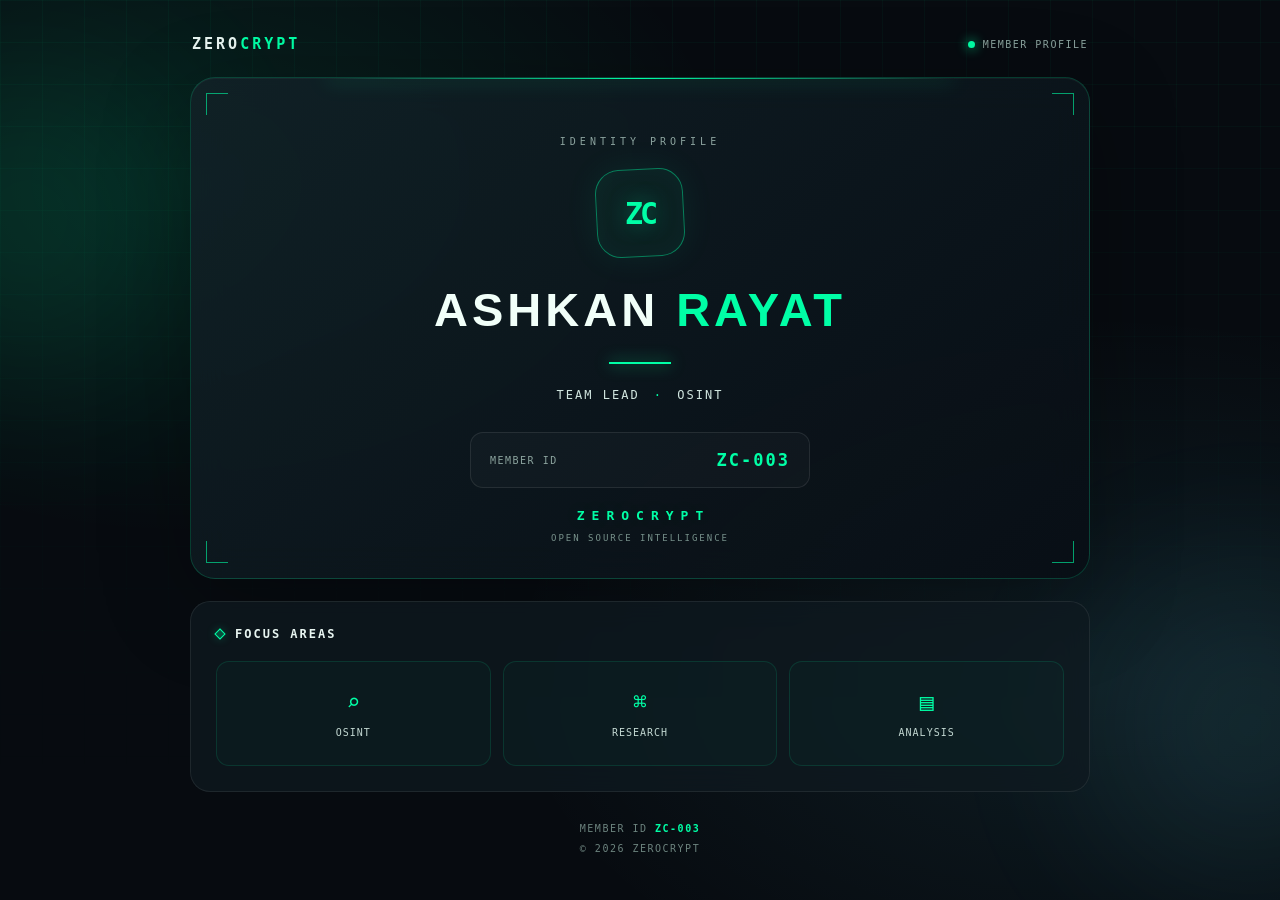
==== index.html @ c4289890 "Add files via upload" ====
<!DOCTYPE html>
<html lang="en">
<head>
  <meta charset="UTF-8">
  <meta name="viewport" content="width=device-width, initial-scale=1.0">
  <meta name="theme-color" content="#070b10">
  <meta name="description" content="Ashkan Rayat | ZEROCRYPT | Team Lead · OSINT">
  <title>Ashkan Rayat | ZEROCRYPT</title>

  <style>
    :root {
      --bg: #070b10;
      --panel: rgba(15, 25, 32, 0.76);
      --green: #00ffa6;
      --cyan: #63e8ff;
      --text: #e8f5f1;
      --muted: #8ba39e;
      --border: rgba(0, 255, 166, 0.19);
    }

    * {
      box-sizing: border-box;
      margin: 0;
      padding: 0;
    }

    html {
      scroll-behavior: smooth;
    }

    body {
      min-height: 100vh;
      overflow-x: hidden;
      background: var(--bg);
      color: var(--text);
      font-family: Inter, "Segoe UI", Arial, sans-serif;
    }

    body::before {
      content: "";
      position: fixed;
      inset: 0;
      z-index: -3;
      background:
        radial-gradient(ellipse at 15% 20%, rgba(0, 255, 166, 0.10), transparent 35%),
        radial-gradient(ellipse at 85% 75%, rgba(99, 232, 255, 0.08), transparent 38%),
        #070b10;
    }

    /* Animated background grid */
    .grid-bg {
      position: fixed;
      inset: 0;
      z-index: -2;
      pointer-events: none;
      background-image:
        linear-gradient(rgba(0, 255, 166, 0.035) 1px, transparent 1px),
        linear-gradient(90deg, rgba(0, 255, 166, 0.035) 1px, transparent 1px);
      background-size: 42px 42px;
      mask-image: linear-gradient(to bottom, black, transparent 90%);
    }

    .glow {
      position: fixed;
      z-index: -1;
      width: 260px;
      height: 260px;
      border-radius: 50%;
      filter: blur(100px);
      opacity: 0.13;
      pointer-events: none;
      animation: drift 12s ease-in-out infinite alternate;
    }

    .glow-one {
      top: 10%;
      left: -100px;
      background: var(--green);
    }

    .glow-two {
      right: -100px;
      bottom: 5%;
      background: var(--cyan);
      animation-delay: -5s;
    }

    @keyframes drift {
      from { transform: translate(0, 0); }
      to { transform: translate(60px, -40px); }
    }

    .page {
      width: min(100% - 36px, 900px);
      margin: 0 auto;
      padding: 25px 0 30px;
    }

    header {
      display: flex;
      justify-content: space-between;
      align-items: center;
      gap: 16px;
      padding: 10px 2px 24px;
      animation: appear 0.8s ease both;
    }

    .brand {
      font: 800 15px monospace;
      letter-spacing: 3px;
    }

    .brand span {
      color: var(--green);
    }

    .top-status {
      display: flex;
      align-items: center;
      gap: 8px;
      color: var(--muted);
      font: 10px monospace;
      letter-spacing: 1.5px;
    }

    .status-dot {
      width: 7px;
      height: 7px;
      flex: 0 0 7px;
      border-radius: 50%;
      background: var(--green);
      box-shadow: 0 0 12px var(--green);
      animation: pulse 2s infinite;
    }

    @keyframes pulse {
      50% { opacity: 0.35; }
    }

    .profile-card {
      position: relative;
      overflow: hidden;
      padding: clamp(28px, 6vw, 58px) 24px 35px;
      text-align: center;
      border: 1px solid var(--border);
      border-radius: 25px;
      background: linear-gradient(
        140deg,
        rgba(18, 33, 39, 0.88),
        rgba(8, 14, 21, 0.88)
      );
      box-shadow:
        0 24px 90px rgba(0, 0, 0, 0.28),
        inset 0 1px 0 rgba(255, 255, 255, 0.04);
      backdrop-filter: blur(18px);
      -webkit-backdrop-filter: blur(18px);
      animation: appear 0.9s ease both;
    }

    .profile-card::before {
      content: "";
      position: absolute;
      top: 0;
      left: 15%;
      width: 70%;
      height: 1px;
      background: linear-gradient(
        90deg,
        transparent,
        var(--green),
        transparent
      );
      box-shadow: 0 0 20px var(--green);
    }

    .corner {
      position: absolute;
      width: 22px;
      height: 22px;
      opacity: 0.6;
    }

    .corner-tl {
      top: 15px;
      left: 15px;
      border-top: 1px solid var(--green);
      border-left: 1px solid var(--green);
    }

    .corner-tr {
      top: 15px;
      right: 15px;
      border-top: 1px solid var(--green);
      border-right: 1px solid var(--green);
    }

    .corner-bl {
      bottom: 15px;
      left: 15px;
      border-bottom: 1px solid var(--green);
      border-left: 1px solid var(--green);
    }

    .corner-br {
      bottom: 15px;
      right: 15px;
      border-bottom: 1px solid var(--green);
      border-right: 1px solid var(--green);
    }

    .identity-label {
      color: var(--muted);
      font: 10px monospace;
      letter-spacing: 4px;
      margin-bottom: 22px;
    }

    .emblem {
      display: grid;
      place-items: center;
      width: 88px;
      height: 88px;
      margin: 0 auto 25px;
      border: 1px solid rgba(0, 255, 166, 0.42);
      border-radius: 24px;
      background: rgba(0, 255, 166, 0.045);
      box-shadow:
        0 0 35px rgba(0, 255, 166, 0.07),
        inset 0 0 25px rgba(0, 255, 166, 0.035);
      transform: rotate(-3deg);
      animation: emblem-float 5s ease-in-out infinite;
    }

    .emblem span {
      color: var(--green);
      font: 800 30px monospace;
      letter-spacing: -3px;
      transform: rotate(3deg);
      text-shadow: 0 0 22px rgba(0, 255, 166, 0.35);
    }

    @keyframes emblem-float {
      0%, 100% { transform: translateY(0) rotate(-3deg); }
      50% { transform: translateY(-7px) rotate(2deg); }
    }

    h1 {
      max-width: 100%;
      color: #f1fff9;
      font-size: clamp(27px, 6vw, 47px);
      font-weight: 800;
      letter-spacing: clamp(1px, 0.7vw, 4px);
      line-height: 1.2;
      overflow-wrap: anywhere;
    }

    .name-accent {
      color: var(--green);
    }

    .divider {
      width: 62px;
      height: 2px;
      margin: 24px auto;
      background: var(--green);
      box-shadow: 0 0 15px rgba(0, 255, 166, 0.75);
    }

    .role {
      color: #d1e6e0;
      font: 12px monospace;
      letter-spacing: 2px;
    }

    .role span {
      color: var(--green);
      padding: 0 5px;
    }

    .member-box {
      display: flex;
      justify-content: space-between;
      align-items: center;
      gap: 12px;
      width: min(100%, 340px);
      margin: 30px auto 20px;
      padding: 17px 19px;
      border: 1px solid rgba(255, 255, 255, 0.09);
      border-radius: 13px;
      background: rgba(255, 255, 255, 0.025);
    }

    .member-label {
      color: var(--muted);
      font: 10px monospace;
      letter-spacing: 1.5px;
    }

    .member-id {
      color: var(--green);
      font: 700 17px monospace;
      letter-spacing: 2px;
    }

    .team {
      color: var(--green);
      font: 800 13px monospace;
      letter-spacing: 7px;
      padding-left: 7px;
      text-shadow: 0 0 20px rgba(0, 255, 166, 0.15);
    }

    .team-caption {
      margin-top: 10px;
      color: #78928c;
      font: 9px monospace;
      letter-spacing: 2px;
    }

    .section {
      margin-top: 22px;
      padding: 25px;
      border: 1px solid rgba(255, 255, 255, 0.075);
      border-radius: 20px;
      background: var(--panel);
      backdrop-filter: blur(14px);
      -webkit-backdrop-filter: blur(14px);
      animation: appear 1s ease both;
    }

    .section-heading {
      display: flex;
      align-items: center;
      gap: 11px;
      margin-bottom: 20px;
      font: 700 12px monospace;
      letter-spacing: 2px;
    }

    .heading-mark {
      width: 8px;
      height: 8px;
      border: 1px solid var(--green);
      background: rgba(0, 255, 166, 0.25);
      transform: rotate(45deg);
      box-shadow: 0 0 10px rgba(0, 255, 166, 0.25);
    }

    .specialties {
      display: grid;
      grid-template-columns: repeat(3, minmax(0, 1fr));
      gap: 12px;
    }

    .specialty {
      min-height: 105px;
      display: flex;
      flex-direction: column;
      justify-content: center;
      align-items: center;
      gap: 12px;
      padding: 16px 8px;
      border: 1px solid rgba(0, 255, 166, 0.12);
      border-radius: 13px;
      background: rgba(0, 255, 166, 0.025);
      text-align: center;
      transition: border-color 0.25s, background 0.25s,
                  transform 0.25s;
    }

    .specialty:hover {
      transform: translateY(-4px);
      border-color: rgba(0, 255, 166, 0.42);
      background: rgba(0, 255, 166, 0.06);
    }

    .specialty-symbol {
      color: var(--green);
      font: 23px monospace;
    }

    .specialty-name {
      color: #c3d8d2;
      font: 10px monospace;
      letter-spacing: 1px;
    }

    .footer {
      padding: 27px 0 5px;
      text-align: center;
      color: #6c837e;
      font: 10px monospace;
      letter-spacing: 1.5px;
      line-height: 2;
    }

    .footer strong {
      color: var(--green);
      font-weight: 600;
    }

    @keyframes appear {
      from {
        opacity: 0;
        transform: translateY(14px);
      }
      to {
        opacity: 1;
        transform: translateY(0);
      }
    }

    @media (max-width: 480px) {
      .page {
        width: min(100% - 22px, 900px);
        padding-top: 15px;
      }

      header {
        padding-bottom: 18px;
      }

      .brand {
        font-size: 12px;
        letter-spacing: 2px;
      }

      .top-status {
        font-size: 8px;
        letter-spacing: 1px;
      }

      .profile-card {
        padding-left: 17px;
        padding-right: 17px;
        border-radius: 20px;
      }

      .section {
        padding: 20px 15px;
      }

      .specialties {
        gap: 7px;
      }

      .specialty {
        min-height: 95px;
        padding: 12px 4px;
      }

      .specialty-name {
        font-size: 9px;
        letter-spacing: 0;
      }

      .team {
        letter-spacing: 5px;
      }
    }

    @media (prefers-reduced-motion: reduce) {
      *, *::before, *::after {
        animation-duration: 0.01ms !important;
        animation-iteration-count: 1 !important;
        scroll-behavior: auto !important;
        transition-duration: 0.01ms !important;
      }
    }
  </style>
</head>

<body>
  <div class="grid-bg" aria-hidden="true"></div>
  <div class="glow glow-one" aria-hidden="true"></div>
  <div class="glow glow-two" aria-hidden="true"></div>

  <main class="page">
    <header>
      <div class="brand">ZERO<span>CRYPT</span></div>

      <div class="top-status">
        <span class="status-dot"></span>
        MEMBER PROFILE
      </div>
    </header>

    <section class="profile-card" aria-label="Member identity">
      <span class="corner corner-tl" aria-hidden="true"></span>
      <span class="corner corner-tr" aria-hidden="true"></span>
      <span class="corner corner-bl" aria-hidden="true"></span>
      <span class="corner corner-br" aria-hidden="true"></span>

      <p class="identity-label">IDENTITY PROFILE</p>

      <div class="emblem" aria-hidden="true">
        <span>ZC</span>
      </div>

      <h1>ASHKAN <span class="name-accent">RAYAT</span></h1>

      <div class="divider"></div>

      <p class="role">TEAM LEAD <span>·</span> OSINT</p>

      <div class="member-box">
        <span class="member-label">MEMBER ID</span>
        <strong class="member-id">ZC-003</strong>
      </div>

      <div class="team">ZEROCRYPT</div>
      <p class="team-caption">OPEN SOURCE INTELLIGENCE</p>
    </section>

    <section class="section">
      <h2 class="section-heading">
        <span class="heading-mark" aria-hidden="true"></span>
        FOCUS AREAS
      </h2>

      <div class="specialties">
        <div class="specialty">
          <span class="specialty-symbol" aria-hidden="true">⌕</span>
          <span class="specialty-name">OSINT</span>
        </div>

        <div class="specialty">
          <span class="specialty-symbol" aria-hidden="true">⌘</span>
          <span class="specialty-name">RESEARCH</span>
        </div>

        <div class="specialty">
          <span class="specialty-symbol" aria-hidden="true">▤</span>
          <span class="specialty-name">ANALYSIS</span>
        </div>
      </div>
    </section>

    <footer class="footer">
      <p>MEMBER ID <strong>ZC-003</strong></p>
      <p>© <span id="year">2026</span> ZEROCRYPT</p>
    </footer>
  </main>

  <script>
    document.getElementById("year").textContent =
      new Date().getFullYear();
  </script>
</body>
</html>
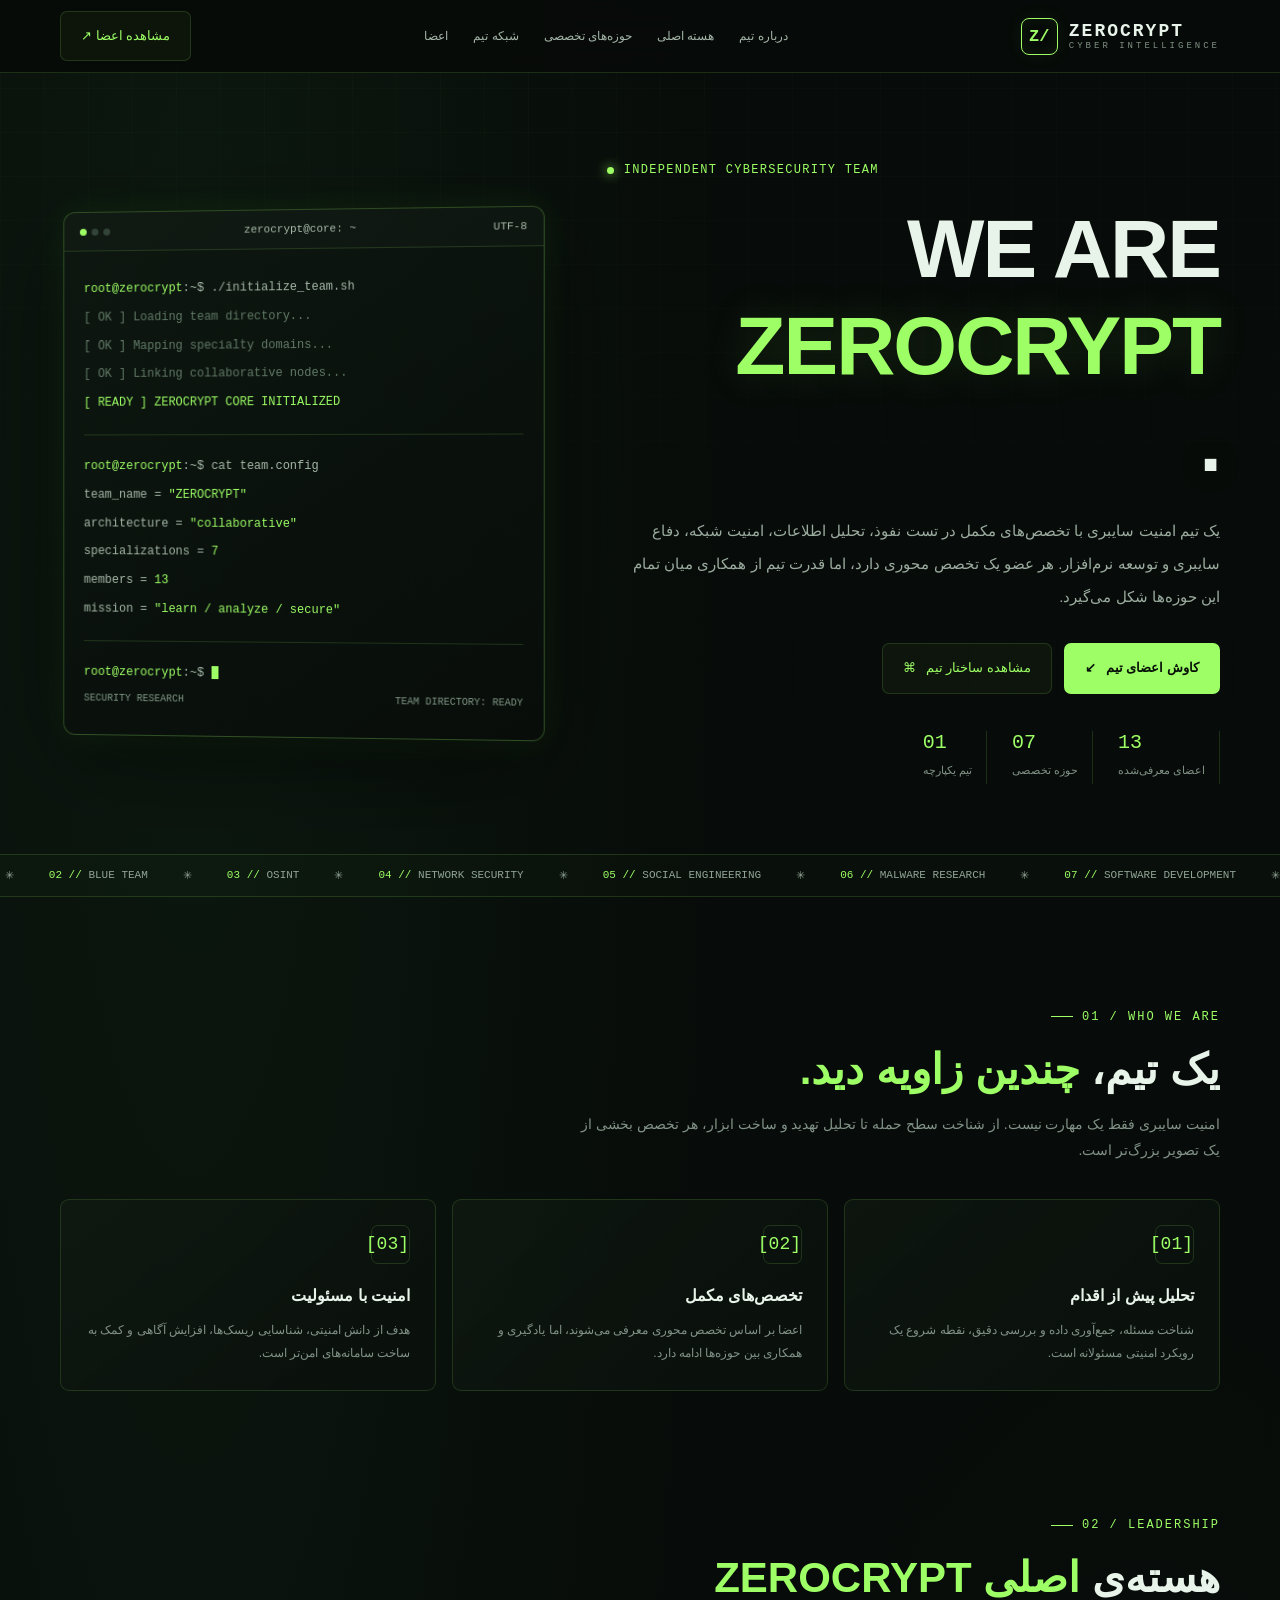
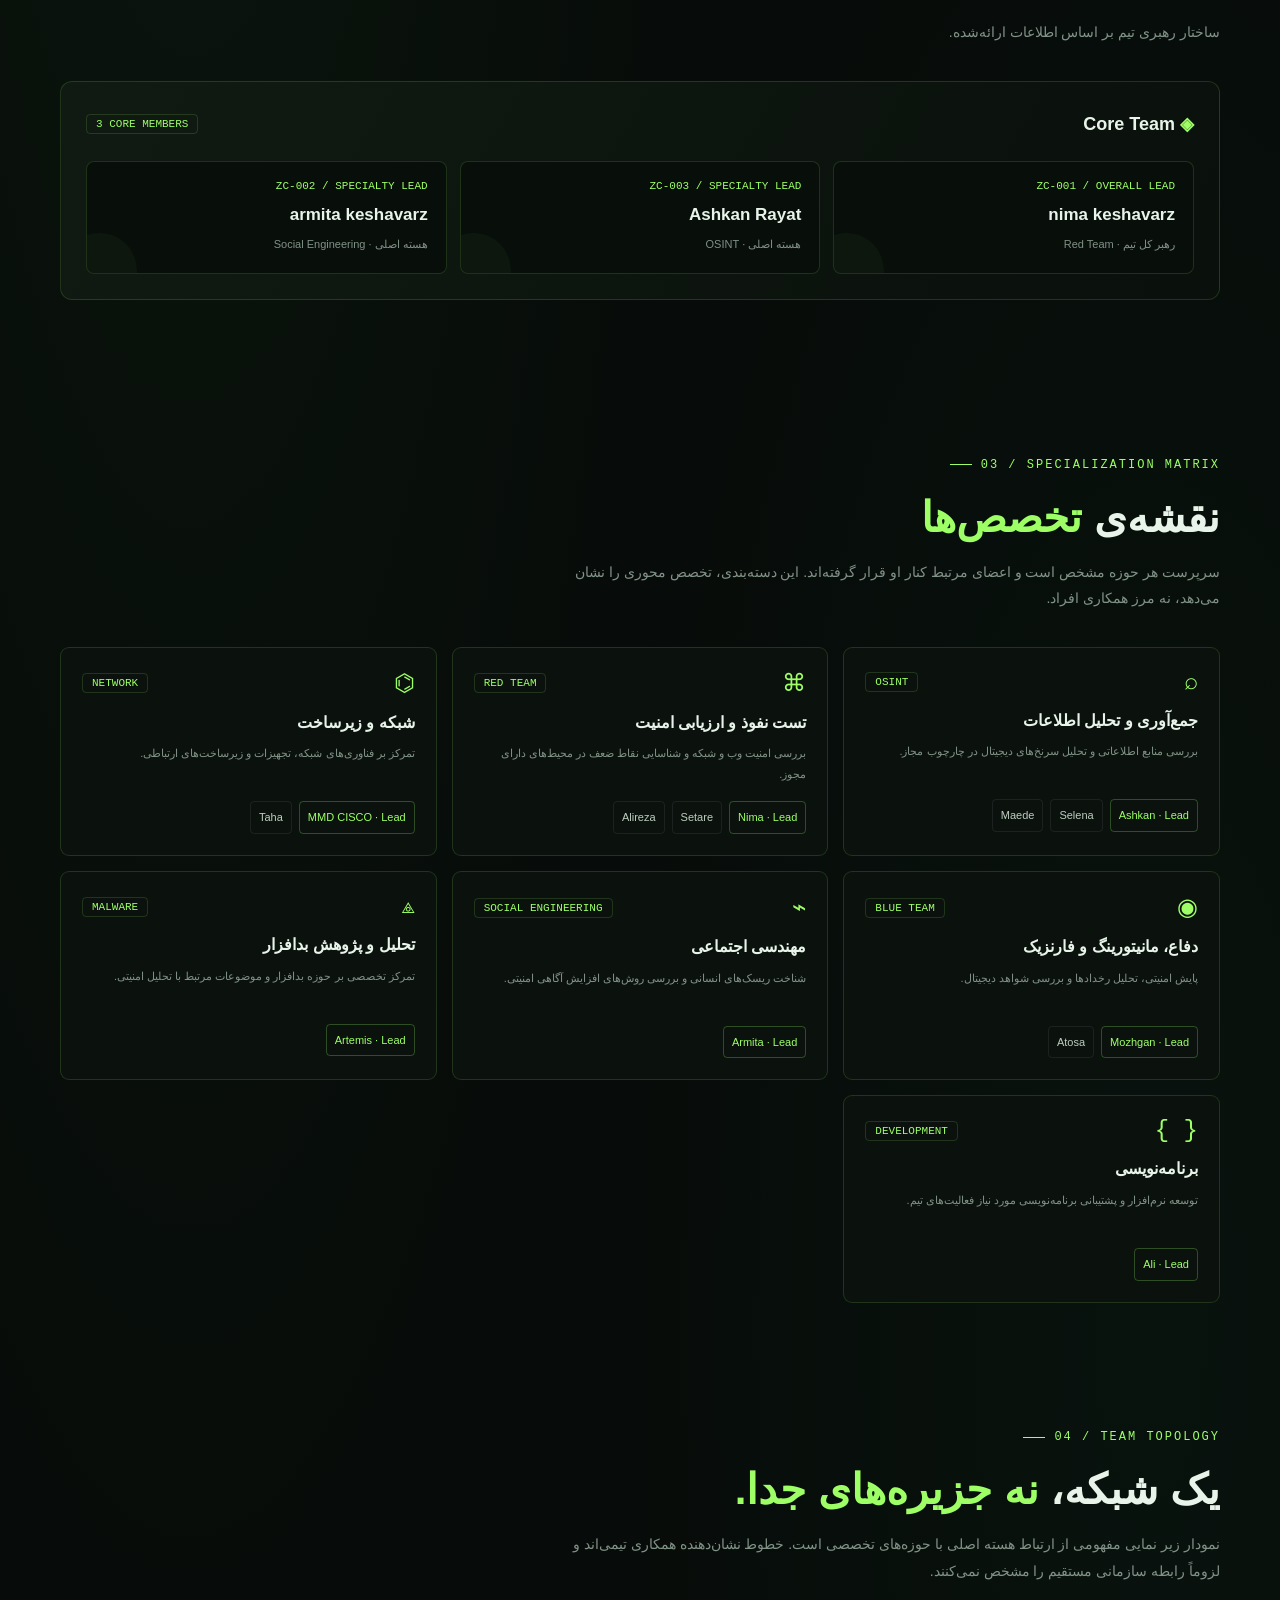
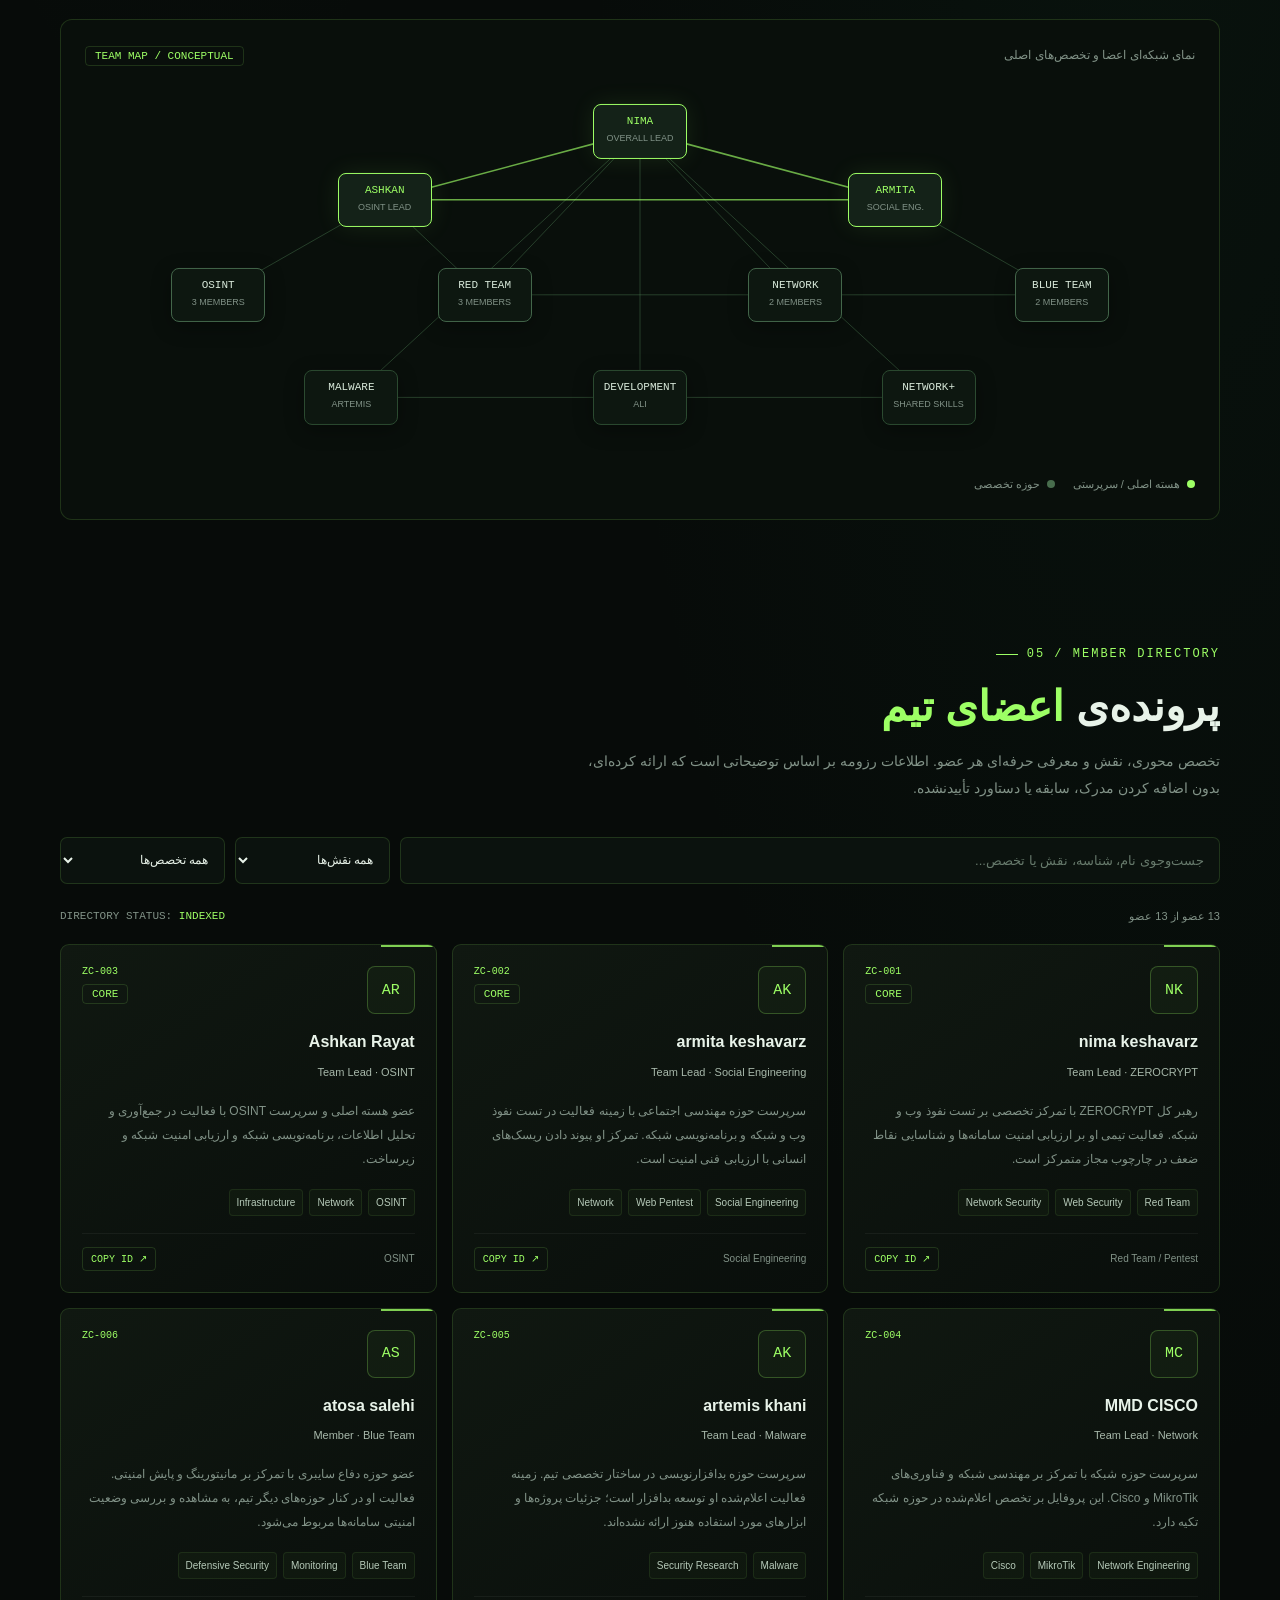
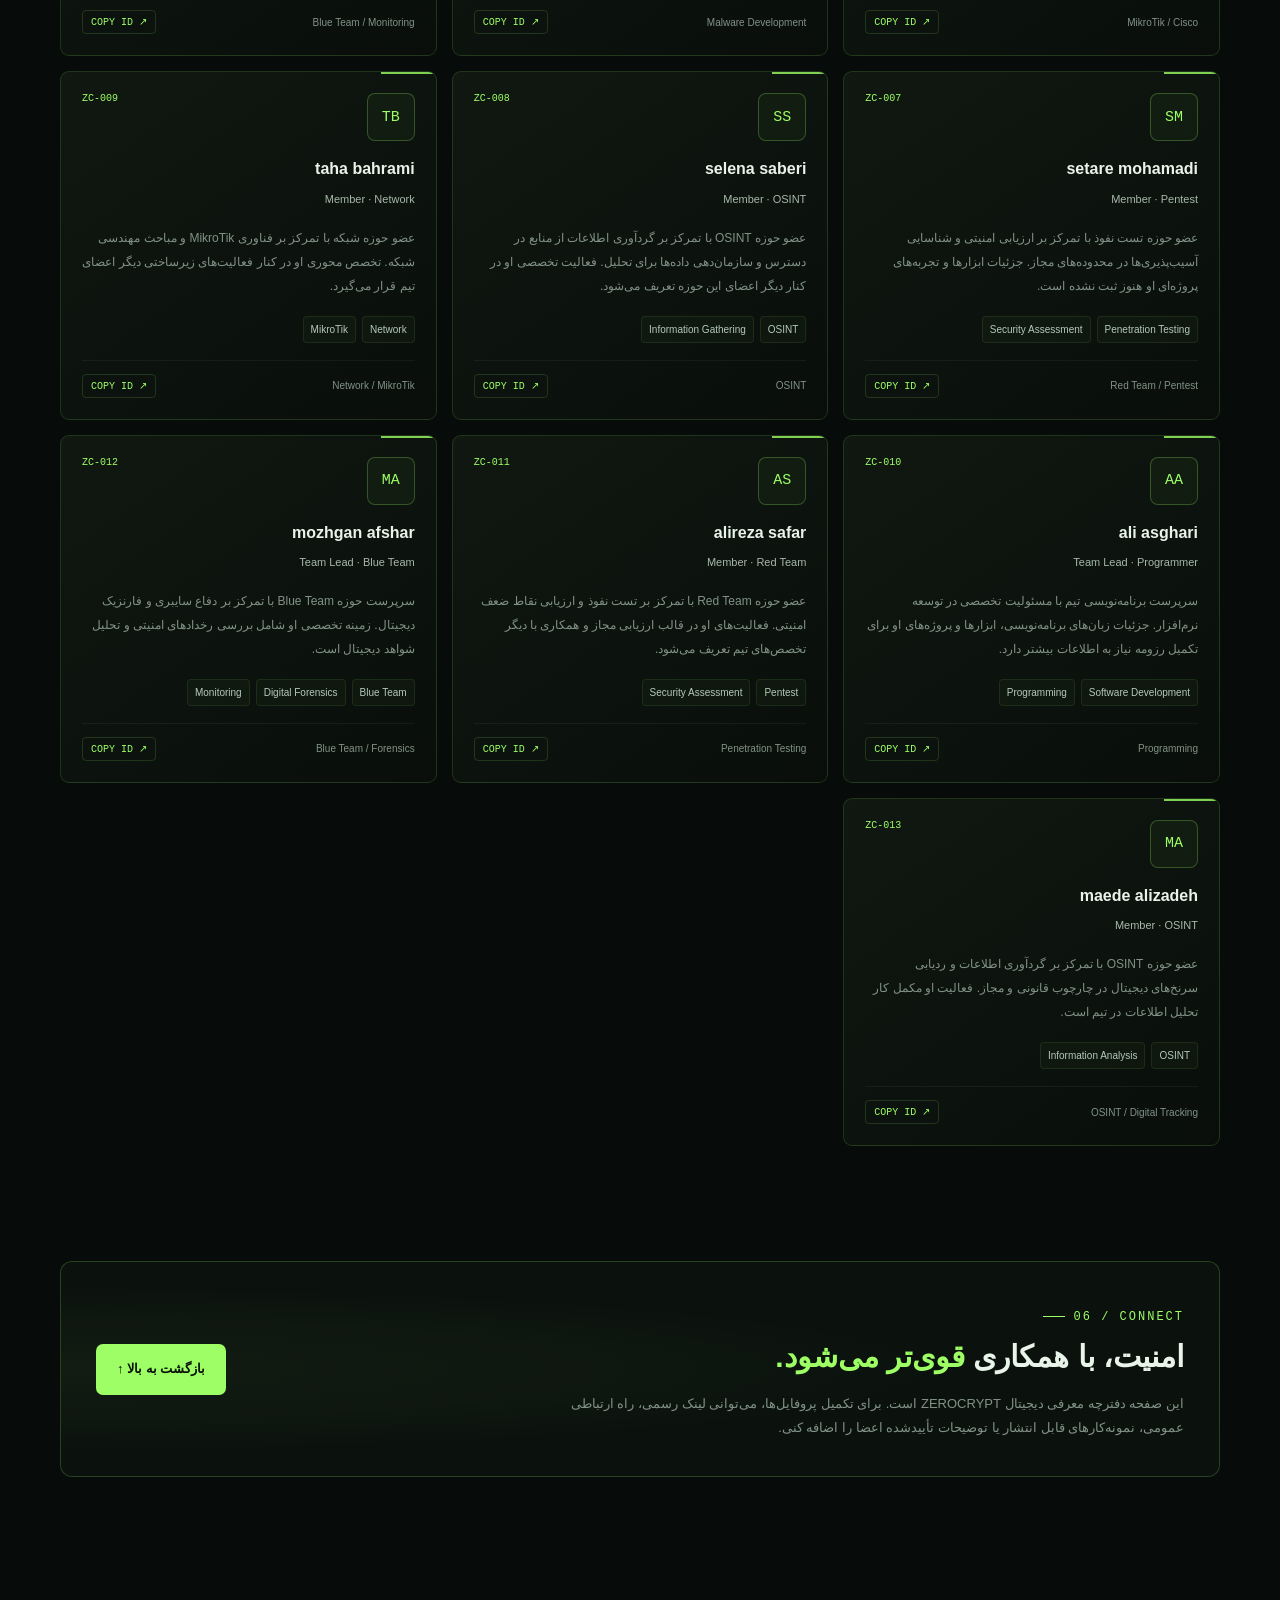
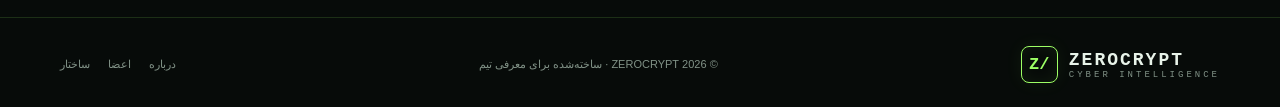
==== commit 9e80d80c: "Add files via upload" ====
--- a/index.html
+++ b/index.html
@@ -1,551 +1,950 @@
 
 <!DOCTYPE html>
-<html lang="en">
+<html lang="fa" dir="rtl">
 <head>
-  <meta charset="UTF-8">
-  <meta name="viewport" content="width=device-width, initial-scale=1.0">
-  <meta name="theme-color" content="#070b10">
-  <meta name="description" content="Ashkan Rayat | ZEROCRYPT | Team Lead · OSINT">
-  <title>Ashkan Rayat | ZEROCRYPT</title>
-
-  <style>
-    :root {
-      --bg: #070b10;
-      --panel: rgba(15, 25, 32, 0.76);
-      --green: #00ffa6;
-      --cyan: #63e8ff;
-      --text: #e8f5f1;
-      --muted: #8ba39e;
-      --border: rgba(0, 255, 166, 0.19);
+<meta charset="UTF-8">
+<meta name="viewport" content="width=device-width, initial-scale=1.0">
+<meta name="theme-color" content="#070b09">
+<meta name="description" content="ZEROCRYPT | Cybersecurity Research & Security Team">
+<title>ZEROCRYPT | Cyber Intelligence</title>
+
+<style>
+:root{
+  --bg:#070b09;
+  --panel:#0c120f;
+  --panel2:#101913;
+  --green:#9dff65;
+  --green2:#52e878;
+  --text:#e8f3e9;
+  --muted:#819287;
+  --border:rgba(157,255,101,.15);
+  --glow:0 0 35px rgba(125,255,91,.09);
+}
+*{box-sizing:border-box;margin:0;padding:0}
+html{scroll-behavior:smooth;scroll-padding-top:90px}
+body{
+  background:
+    radial-gradient(ellipse at 15% 5%,rgba(43,112,54,.13),transparent 35%),
+    radial-gradient(ellipse at 90% 45%,rgba(24,98,60,.09),transparent 35%),
+    var(--bg);
+  color:var(--text);
+  font-family:Tahoma,"Segoe UI",sans-serif;
+  line-height:1.9;
+  overflow-x:hidden;
+}
+body::before{
+  content:"";position:fixed;inset:0;pointer-events:none;z-index:-1;
+  background-image:linear-gradient(rgba(157,255,101,.025) 1px,transparent 1px),
+  linear-gradient(90deg,rgba(157,255,101,.025) 1px,transparent 1px);
+  background-size:44px 44px;
+  mask-image:linear-gradient(to bottom,black,transparent 85%);
+}
+a{color:inherit;text-decoration:none}
+button,input{font:inherit}
+button{cursor:pointer}
+::selection{background:var(--green);color:#061006}
+.container{width:min(1160px,calc(100% - 40px));margin:auto}
+.english{font-family:Consolas,"Courier New",monospace;direction:ltr}
+.green{color:var(--green)}
+.muted{color:var(--muted)}
+.section{padding:100px 0}
+.section-head{margin-bottom:35px}
+.eyebrow{
+  display:inline-flex;align-items:center;gap:9px;
+  color:var(--green);font:12px Consolas,monospace;
+  letter-spacing:2px;direction:ltr;
+}
+.eyebrow::before{content:"";width:22px;height:1px;background:var(--green)}
+h2.section-title{font-size:clamp(27px,4vw,42px);line-height:1.5;margin:10px 0}
+.section-desc{color:var(--muted);max-width:650px;font-size:14px}
+.btn{
+  display:inline-flex;align-items:center;justify-content:center;gap:10px;
+  padding:12px 20px;border:1px solid var(--border);border-radius:7px;
+  color:var(--green);background:rgba(157,255,101,.045);
+  transition:.25s;font-size:13px;
+}
+.btn:hover{background:var(--green);color:#071007;box-shadow:0 0 25px #9dff6530;transform:translateY(-2px)}
+.btn.primary{background:var(--green);color:#071007;font-weight:bold}
+.btn.primary:hover{background:#c1ffa0}
+.tag{
+  display:inline-block;border:1px solid var(--border);border-radius:4px;
+  padding:3px 9px;font:11px Consolas,monospace;color:var(--green);
+  direction:ltr;
+}
+.dot{width:7px;height:7px;background:var(--green);border-radius:50%;display:inline-block;box-shadow:0 0 12px var(--green)}
+/* NAV */
+.nav-wrap{
+  position:sticky;top:0;z-index:50;
+  background:rgba(7,11,9,.88);backdrop-filter:blur(18px);
+  border-bottom:1px solid var(--border);
+}
+nav{min-height:72px;display:flex;align-items:center;justify-content:space-between;gap:20px}
+.brand{display:flex;align-items:center;gap:11px;direction:ltr}
+.brand-mark{
+  width:37px;height:37px;border:1px solid var(--green);border-radius:8px;
+  display:grid;place-items:center;color:var(--green);font:bold 17px Consolas,monospace;
+  box-shadow:inset 0 0 15px #9dff6510,0 0 18px #9dff6510;
+}
+.brand-name{font:bold 18px Consolas,monospace;letter-spacing:2px}
+.brand-name small{display:block;font:9px Consolas,monospace;color:var(--muted);letter-spacing:3px}
+.nav-links{display:flex;gap:25px;align-items:center}
+.nav-links a{font-size:12px;color:#a5b5a9;transition:.2s}
+.nav-links a:hover{color:var(--green)}
+.nav-right{display:flex;align-items:center;gap:10px}
+.menu-toggle{display:none;background:none;color:var(--green);border:1px solid var(--border);padding:6px 11px;border-radius:5px}
+/* HERO */
+.hero{min-height:690px;display:flex;align-items:center;position:relative;padding:90px 0 70px}
+.hero-grid{display:grid;grid-template-columns:1.12fr .88fr;gap:65px;align-items:center}
+.hero-kicker{display:flex;align-items:center;gap:10px;color:var(--green);font:12px Consolas,monospace;letter-spacing:1.3px;direction:ltr;margin-bottom:24px}
+.hero h1{font-size:clamp(44px,7vw,82px);line-height:1.18;letter-spacing:-2px;margin-bottom:23px;direction:ltr;text-align:right}
+.hero h1 span{color:var(--green);text-shadow:0 0 40px #9dff6525}
+.hero p{max-width:590px;color:#9bac9f;font-size:15px;line-height:2.2}
+.hero-actions{display:flex;gap:12px;flex-wrap:wrap;margin-top:30px}
+.hero-meta{display:flex;gap:25px;flex-wrap:wrap;margin-top:37px}
+.meta-item{border-right:1px solid var(--border);padding-right:14px}
+.meta-item strong{display:block;color:var(--green);font:20px Consolas,monospace;direction:ltr}
+.meta-item span{font-size:11px;color:var(--muted)}
+/* TERMINAL */
+.terminal{
+  border:1px solid rgba(157,255,101,.25);border-radius:12px;overflow:hidden;
+  background:linear-gradient(145deg,#0d1710,#080d0a);
+  box-shadow:0 25px 100px #0008,var(--glow);direction:ltr;
+  transform:perspective(1000px) rotateY(-3deg);
+}
+.terminal-top{display:flex;align-items:center;justify-content:space-between;padding:13px 16px;border-bottom:1px solid var(--border);background:#ffffff03}
+.terminal-title{font:11px Consolas,monospace;color:#a8bbaa}
+.window-dots{display:flex;gap:5px}
+.window-dots i{width:7px;height:7px;background:#334539;border-radius:50%}
+.window-dots i:first-child{background:var(--green)}
+.terminal-body{padding:24px 20px;font:12px/2.4 Consolas,monospace;color:#a5b8a8;min-height:300px}
+.terminal-body .prompt{color:var(--green)}
+.terminal-body .dim{color:#617a66}
+.terminal-body .success{color:#9dff65}
+.terminal-rule{height:1px;background:var(--border);margin:17px 0}
+.term-status{display:flex;justify-content:space-between;font-size:10px;color:#7f9684;gap:8px;flex-wrap:wrap}
+.cursor{display:inline-block;width:7px;height:13px;background:var(--green);vertical-align:middle;animation:blink 1s steps(2) infinite}
+@keyframes blink{50%{opacity:0}}
+/* TICKER */
+.ticker{overflow:hidden;border-block:1px solid var(--border);background:#9dff6505}
+.ticker-track{display:flex;gap:35px;width:max-content;padding:14px 0;animation:scroll 32s linear infinite;direction:ltr}
+.ticker span{font:11px Consolas,monospace;color:#91a596;white-space:nowrap}
+.ticker b{color:var(--green);font-weight:normal}
+@keyframes scroll{to{transform:translateX(-50%)}}
+/* PRINCIPLES */
+.principles{display:grid;grid-template-columns:repeat(3,1fr);gap:16px}
+.principle{
+  border:1px solid var(--border);border-radius:9px;padding:25px;
+  background:linear-gradient(140deg,#111b13a8,#0a100c);
+  transition:.25s;
+}
+.principle:hover{border-color:#9dff6555;transform:translateY(-4px)}
+.principle-icon{width:39px;height:39px;display:grid;place-items:center;border:1px solid var(--border);border-radius:7px;color:var(--green);font:18px Consolas,monospace;margin-bottom:17px}
+.principle h3{font-size:16px;margin-bottom:8px}
+.principle p{font-size:12px;color:var(--muted)}
+/* CORE */
+.core-panel{
+  border:1px solid var(--border);border-radius:12px;padding:25px;
+  background:linear-gradient(120deg,#101a12,#0a100c);margin-bottom:30px;
+}
+.core-head{display:flex;justify-content:space-between;align-items:center;gap:15px;flex-wrap:wrap;margin-bottom:20px}
+.core-head h3{font-size:18px}
+.core-grid{display:grid;grid-template-columns:repeat(3,1fr);gap:13px}
+.core-person{padding:18px;border:1px solid var(--border);border-radius:8px;background:#080e0a;position:relative;overflow:hidden}
+.core-person::after{content:"";position:absolute;width:75px;height:75px;left:-25px;bottom:-35px;border-radius:50%;background:#9dff650a}
+.core-person .id{font:11px Consolas,monospace;color:var(--green);direction:ltr;text-align:right}
+.core-person h4{font-size:17px;margin:7px 0 3px;direction:ltr;text-align:right}
+.core-person p{font-size:11px;color:var(--muted)}
+/* SPECIALTIES */
+.specialty-map{display:grid;grid-template-columns:repeat(3,1fr);gap:15px}
+.spec-card{
+  border:1px solid var(--border);border-radius:9px;padding:21px;
+  background:#0b120e;position:relative;transition:.25s;overflow:hidden;
+}
+.spec-card:hover{border-color:#9dff6566;box-shadow:var(--glow)}
+.spec-top{display:flex;align-items:center;justify-content:space-between;gap:8px}
+.spec-symbol{font:24px Consolas,monospace;color:var(--green)}
+.spec-card h3{font-size:16px;margin:10px 0 5px}
+.spec-card>p{font-size:11px;color:var(--muted);min-height:43px}
+.spec-members{display:flex;flex-wrap:wrap;gap:7px;margin-top:15px}
+.spec-member{font-size:11px;border:1px solid #ffffff12;border-radius:4px;padding:5px 8px;color:#bdcdbf}
+.spec-member.lead{border-color:#9dff6540;color:var(--green)}
+/* NETWORK */
+.network-box{border:1px solid var(--border);border-radius:12px;padding:24px;background:#090f0b;overflow:hidden}
+.network-caption{display:flex;justify-content:space-between;align-items:center;gap:10px;flex-wrap:wrap;margin-bottom:15px}
+.network-caption p{font-size:12px;color:var(--muted)}
+.network-canvas{position:relative;width:100%;height:380px;direction:ltr}
+.network-canvas svg{position:absolute;inset:0;width:100%;height:100%;overflow:visible}
+.network-canvas line{stroke:#4a7950;stroke-width:1;opacity:.45}
+.network-canvas line.core-link{stroke:#9dff65;stroke-width:1.6;opacity:.65}
+.node{
+  position:absolute;transform:translate(-50%,-50%);
+  min-width:94px;padding:10px 8px;border:1px solid #2b4a30;border-radius:8px;
+  background:#0d1710;text-align:center;direction:ltr;z-index:2;
+  transition:.25s;box-shadow:0 5px 20px #0005;
+}
+.node:hover{border-color:var(--green);box-shadow:0 0 20px #9dff6520;z-index:4}
+.node strong{display:block;font:11px Consolas,monospace;color:#d8e9da}
+.node small{display:block;font-size:9px;color:var(--muted);margin-top:3px}
+.node.main-node{border-color:var(--green);background:#142218;box-shadow:0 0 25px #9dff6518}
+.node.main-node strong{color:var(--green)}
+.node.special-node{border-color:#43664a}
+.network-legend{display:flex;gap:18px;flex-wrap:wrap;font-size:11px;color:var(--muted);margin-top:12px}
+.network-legend span{display:flex;align-items:center;gap:7px}
+.legend-dot{width:8px;height:8px;border-radius:50%;background:var(--green)}
+.legend-dot.member{background:#486d4d}
+/* DIRECTORY */
+.directory-tools{display:flex;gap:10px;flex-wrap:wrap;margin-bottom:22px}
+.search-wrap{position:relative;flex:1;min-width:220px}
+.search-wrap input{
+  width:100%;height:47px;background:#0b120e;border:1px solid var(--border);
+  border-radius:7px;padding:0 15px;color:var(--text);outline:none;font-size:13px;
+}
+.search-wrap input:focus{border-color:var(--green)}
+.search-wrap input::placeholder{color:#66796b}
+.filter-select{
+  min-width:155px;background:#0b120e;border:1px solid var(--border);
+  border-radius:7px;color:var(--text);padding:0 12px;outline:none;font-size:12px;
+}
+.filter-select option{background:#0b120e}
+.results-line{display:flex;justify-content:space-between;align-items:center;gap:10px;margin-bottom:18px;color:var(--muted);font-size:11px}
+.member-grid{display:grid;grid-template-columns:repeat(3,1fr);gap:15px}
+.member-card{
+  border:1px solid var(--border);border-radius:9px;background:linear-gradient(145deg,#101811,#090e0b);
+  padding:21px;position:relative;overflow:hidden;transition:.25s;min-width:0;
+}
+.member-card:hover{transform:translateY(-4px);border-color:#9dff655c;box-shadow:0 14px 40px #0003}
+.member-card::before{content:"";position:absolute;top:0;right:0;width:55px;height:2px;background:var(--green);opacity:.8}
+.member-card-top{display:flex;align-items:flex-start;justify-content:space-between;gap:10px}
+.avatar{
+  width:48px;height:48px;display:grid;place-items:center;flex-shrink:0;
+  border:1px solid #9dff6540;border-radius:8px;background:#9dff650a;
+  color:var(--green);font:15px Consolas,monospace;direction:ltr;
+}
+.member-id{font:10px Consolas,monospace;color:var(--green);direction:ltr}
+.member-card h3{font-size:16px;margin:13px 0 4px;overflow-wrap:anywhere;direction:ltr;text-align:right}
+.member-role{font-size:11px;color:#a7b8aa;min-height:24px}
+.member-bio{font-size:12px;color:var(--muted);margin-top:13px;min-height:76px;line-height:2}
+.member-tags{display:flex;gap:6px;flex-wrap:wrap;margin-top:14px}
+.member-tags span{font-size:10px;padding:3px 7px;border-radius:4px;background:#9dff6508;border:1px solid #9dff6517;color:#b5c9b8}
+.member-card-bottom{display:flex;justify-content:space-between;align-items:center;gap:10px;border-top:1px solid #ffffff0d;margin-top:17px;padding-top:13px}
+.member-card-bottom span{font-size:10px;color:var(--muted)}
+.copy-btn{border:1px solid var(--border);background:transparent;color:var(--green);padding:5px 8px;border-radius:4px;font:10px Consolas,monospace;direction:ltr}
+.copy-btn:hover{background:#9dff6515}
+.no-results{grid-column:1/-1;text-align:center;border:1px dashed var(--border);padding:45px;color:var(--muted);border-radius:9px}
+/* JOIN */
+.join-panel{
+  display:grid;grid-template-columns:1fr auto;gap:30px;align-items:center;
+  border:1px solid #9dff6533;border-radius:12px;padding:35px;
+  background:radial-gradient(ellipse at left,#9dff650c,transparent 55%),#0b120e;
+}
+.join-panel h3{font-size:clamp(22px,3vw,30px);margin-bottom:7px}
+.join-panel p{color:var(--muted);font-size:13px;max-width:650px}
+/* FOOTER */
+footer{border-top:1px solid var(--border);padding:28px 0;margin-top:40px}
+.footer-inner{display:flex;justify-content:space-between;align-items:center;gap:20px;flex-wrap:wrap}
+.footer-copy{font-size:11px;color:var(--muted)}
+.footer-links{display:flex;gap:18px;font-size:11px;color:var(--muted)}
+.footer-links a:hover{color:var(--green)}
+.toast{
+  position:fixed;bottom:25px;left:25px;z-index:100;
+  background:#142218;border:1px solid var(--green);color:var(--green);
+  padding:11px 17px;border-radius:7px;font-size:12px;
+  opacity:0;transform:translateY(12px);pointer-events:none;transition:.25s;
+}
+.toast.show{opacity:1;transform:translateY(0)}
+.reveal{opacity:0;transform:translateY(18px);transition:opacity .6s,transform .6s}
+.reveal.visible{opacity:1;transform:translateY(0)}
+@media(max-width:900px){
+  .hero-grid{grid-template-columns:1fr;gap:40px}
+  .hero{min-height:auto;padding:75px 0}
+  .terminal{max-width:650px;width:100%;transform:none}
+  .specialty-map,.member-grid{grid-template-columns:repeat(2,1fr)}
+  .nav-links{gap:13px}
+  .network-canvas{height:340px}
+}
+@media(max-width:650px){
+  .container{width:calc(100% - 28px)}
+  .section{padding:70px 0}
+  .nav-wrap nav{min-height:64px}
+  .menu-toggle{display:block}
+  .nav-links{
+    display:none;position:absolute;top:64px;right:0;left:0;
+    padding:18px 20px;background:#080e0b;border-bottom:1px solid var(--border);
+    flex-direction:column;align-items:stretch;gap:0;
+  }
+  .nav-links.open{display:flex}
+  .nav-links a{padding:10px 0;border-bottom:1px solid #ffffff0b}
+  .nav-right>.btn{display:none}
+  .hero h1{font-size:48px;letter-spacing:-1px}
+  .hero p{font-size:13px}
+  .hero-meta{gap:15px}
+  .principles,.core-grid,.specialty-map,.member-grid{grid-template-columns:1fr}
+  .principle{padding:20px}
+  .network-box{padding:12px}
+  .network-canvas{height:300px}
+  .node{min-width:72px;padding:7px 4px}
+  .node strong{font-size:9px}
+  .node small{font-size:8px}
+  .join-panel{grid-template-columns:1fr;padding:25px}
+  .filter-select{flex:1;height:44px}
+  .search-wrap{flex-basis:100%}
+  .member-bio{min-height:0}
+  .terminal-body{font-size:11px;padding:17px 13px}
+}
+@media(prefers-reduced-motion:reduce){
+  *,*::before,*::after{animation-duration:.01ms!important;animation-iteration-count:1!important;scroll-behavior:auto!important;transition-duration:.01ms!important}
+  .reveal{opacity:1;transform:none}
+}
+</style>
+</head>
+
+<body>
+<div class="nav-wrap">
+  <nav class="container">
+    <a href="#home" class="brand" aria-label="ZEROCRYPT home">
+      <span class="brand-mark">Z/</span>
+      <span class="brand-name">ZEROCRYPT<small>CYBER INTELLIGENCE</small></span>
+    </a>
+
+    <div class="nav-links" id="navLinks">
+      <a href="#about">درباره تیم</a>
+      <a href="#core">هسته اصلی</a>
+      <a href="#specialties">حوزه‌های تخصصی</a>
+      <a href="#network">شبکه تیم</a>
+      <a href="#members">اعضا</a>
+    </div>
+
+    <div class="nav-right">
+      <a class="btn" href="#members">مشاهده اعضا ↗</a>
+      <button class="menu-toggle" id="menuToggle" aria-label="باز کردن منو" aria-expanded="false">☰</button>
+    </div>
+  </nav>
+</div>
+
+<main>
+<section class="hero" id="home">
+  <div class="container hero-grid">
+    <div>
+      <div class="hero-kicker"><span class="dot"></span> INDEPENDENT CYBERSECURITY TEAM</div>
+      <h1>WE ARE<br><span>ZEROCRYPT</span><br><span style="color:#e8f3e9">.</span></h1>
+      <p>
+        یک تیم امنیت سایبری با تخصص‌های مکمل در تست نفوذ، تحلیل اطلاعات،
+        امنیت شبکه، دفاع سایبری و توسعه نرم‌افزار. هر عضو یک تخصص محوری دارد،
+        اما قدرت تیم از همکاری میان تمام این حوزه‌ها شکل می‌گیرد.
+      </p>
+      <div class="hero-actions">
+        <a href="#members" class="btn primary">کاوش اعضای تیم <span>↙</span></a>
+        <a href="#network" class="btn">مشاهده ساختار تیم <span>⌘</span></a>
+      </div>
+      <div class="hero-meta">
+        <div class="meta-item"><strong>13</strong><span>اعضای معرفی‌شده</span></div>
+        <div class="meta-item"><strong>07</strong><span>حوزه تخصصی</span></div>
+        <div class="meta-item"><strong>01</strong><span>تیم یکپارچه</span></div>
+      </div>
+    </div>
+
+    <div class="terminal" aria-label="ترمینال نمایشی">
+      <div class="terminal-top">
+        <div class="window-dots"><i></i><i></i><i></i></div>
+        <span class="terminal-title">zerocrypt@core: ~</span>
+        <span class="terminal-title">UTF-8</span>
+      </div>
+      <div class="terminal-body">
+        <div><span class="prompt">root@zerocrypt</span>:~$ ./initialize_team.sh</div>
+        <div class="dim">[  OK  ] Loading team directory...</div>
+        <div class="dim">[  OK  ] Mapping specialty domains...</div>
+        <div class="dim">[  OK  ] Linking collaborative nodes...</div>
+        <div class="success">[ READY ] ZEROCRYPT CORE INITIALIZED</div>
+        <div class="terminal-rule"></div>
+        <div><span class="prompt">root@zerocrypt</span>:~$ cat team.config</div>
+        <div>team_name = <span class="success">"ZEROCRYPT"</span></div>
+        <div>architecture = <span class="success">"collaborative"</span></div>
+        <div>specializations = <span class="success">7</span></div>
+        <div>members = <span class="success">13</span></div>
+        <div>mission = <span class="success">"learn / analyze / secure"</span></div>
+        <div class="terminal-rule"></div>
+        <div><span class="prompt">root@zerocrypt</span>:~$ <span class="cursor"></span></div>
+        <div class="term-status"><span>SECURITY RESEARCH</span><span>TEAM DIRECTORY: READY</span></div>
+      </div>
+    </div>
+  </div>
+</section>
+
+<div class="ticker" aria-hidden="true">
+  <div class="ticker-track">
+    <span><b>01 //</b> RED TEAM</span><span>✳</span>
+    <span><b>02 //</b> BLUE TEAM</span><span>✳</span>
+    <span><b>03 //</b> OSINT</span><span>✳</span>
+    <span><b>04 //</b> NETWORK SECURITY</span><span>✳</span>
+    <span><b>05 //</b> SOCIAL ENGINEERING</span><span>✳</span>
+    <span><b>06 //</b> MALWARE RESEARCH</span><span>✳</span>
+    <span><b>07 //</b> SOFTWARE DEVELOPMENT</span><span>✳</span>
+    <span><b>01 //</b> RED TEAM</span><span>✳</span>
+    <span><b>02 //</b> BLUE TEAM</span><span>✳</span>
+    <span><b>03 //</b> OSINT</span><span>✳</span>
+    <span><b>04 //</b> NETWORK SECURITY</span><span>✳</span>
+    <span><b>05 //</b> SOCIAL ENGINEERING</span><span>✳</span>
+    <span><b>06 //</b> MALWARE RESEARCH</span><span>✳</span>
+    <span><b>07 //</b> SOFTWARE DEVELOPMENT</span><span>✳</span>
+  </div>
+</div>
+
+<section class="section" id="about">
+  <div class="container">
+    <div class="section-head reveal">
+      <span class="eyebrow">01 / WHO WE ARE</span>
+      <h2 class="section-title">یک تیم، <span class="green">چندین زاویه دید.</span></h2>
+      <p class="section-desc">
+        امنیت سایبری فقط یک مهارت نیست. از شناخت سطح حمله تا تحلیل تهدید و ساخت ابزار،
+        هر تخصص بخشی از یک تصویر بزرگ‌تر است.
+      </p>
+    </div>
+    <div class="principles">
+      <article class="principle reveal">
+        <div class="principle-icon">[01]</div>
+        <h3>تحلیل پیش از اقدام</h3>
+        <p>شناخت مسئله، جمع‌آوری داده و بررسی دقیق، نقطه شروع یک رویکرد امنیتی مسئولانه است.</p>
+      </article>
+      <article class="principle reveal">
+        <div class="principle-icon">[02]</div>
+        <h3>تخصص‌های مکمل</h3>
+        <p>اعضا بر اساس تخصص محوری معرفی می‌شوند، اما یادگیری و همکاری بین حوزه‌ها ادامه دارد.</p>
+      </article>
+      <article class="principle reveal">
+        <div class="principle-icon">[03]</div>
+        <h3>امنیت با مسئولیت</h3>
+        <p>هدف از دانش امنیتی، شناسایی ریسک‌ها، افزایش آگاهی و کمک به ساخت سامانه‌های امن‌تر است.</p>
+      </article>
+    </div>
+  </div>
+</section>
+
+<section class="section" id="core" style="padding-top:15px">
+  <div class="container">
+    <div class="section-head reveal">
+      <span class="eyebrow">02 / LEADERSHIP</span>
+      <h2 class="section-title">هسته‌ی <span class="green">اصلی ZEROCRYPT</span></h2>
+      <p class="section-desc">ساختار رهبری تیم بر اساس اطلاعات ارائه‌شده.</p>
+    </div>
+    <div class="core-panel reveal">
+      <div class="core-head">
+        <h3><span class="green">◈</span> Core Team</h3>
+        <span class="tag">3 CORE MEMBERS</span>
+      </div>
+      <div class="core-grid">
+        <article class="core-person">
+          <div class="id">ZC-001 / OVERALL LEAD</div>
+          <h4>nima keshavarz</h4>
+          <p>رهبر کل تیم · Red Team</p>
+        </article>
+        <article class="core-person">
+          <div class="id">ZC-003 / SPECIALTY LEAD</div>
+          <h4>Ashkan Rayat</h4>
+          <p>هسته اصلی · OSINT</p>
+        </article>
+        <article class="core-person">
+          <div class="id">ZC-002 / SPECIALTY LEAD</div>
+          <h4>armita keshavarz</h4>
+          <p>هسته اصلی · Social Engineering</p>
+        </article>
+      </div>
+    </div>
+  </div>
+</section>
+
+<section class="section" id="specialties" style="padding-top:15px">
+  <div class="container">
+    <div class="section-head reveal">
+      <span class="eyebrow">03 / SPECIALIZATION MATRIX</span>
+      <h2 class="section-title">نقشه‌ی <span class="green">تخصص‌ها</span></h2>
+      <p class="section-desc">
+        سرپرست هر حوزه مشخص است و اعضای مرتبط کنار او قرار گرفته‌اند.
+        این دسته‌بندی، تخصص محوری را نشان می‌دهد، نه مرز همکاری افراد.
+      </p>
+    </div>
+
+    <div class="specialty-map">
+      <article class="spec-card reveal">
+        <div class="spec-top"><span class="spec-symbol">⌕</span><span class="tag">OSINT</span></div>
+        <h3>جمع‌آوری و تحلیل اطلاعات</h3>
+        <p>بررسی منابع اطلاعاتی و تحلیل سرنخ‌های دیجیتال در چارچوب مجاز.</p>
+        <div class="spec-members">
+          <span class="spec-member lead">Ashkan · Lead</span>
+          <span class="spec-member">Selena</span><span class="spec-member">Maede</span>
+        </div>
+      </article>
+
+      <article class="spec-card reveal">
+        <div class="spec-top"><span class="spec-symbol">⌘</span><span class="tag">RED TEAM</span></div>
+        <h3>تست نفوذ و ارزیابی امنیت</h3>
+        <p>بررسی امنیت وب و شبکه و شناسایی نقاط ضعف در محیط‌های دارای مجوز.</p>
+        <div class="spec-members">
+          <span class="spec-member lead">Nima · Lead</span>
+          <span class="spec-member">Setare</span><span class="spec-member">Alireza</span>
+        </div>
+      </article>
+
+      <article class="spec-card reveal">
+        <div class="spec-top"><span class="spec-symbol">⌬</span><span class="tag">NETWORK</span></div>
+        <h3>شبکه و زیرساخت</h3>
+        <p>تمرکز بر فناوری‌های شبکه، تجهیزات و زیرساخت‌های ارتباطی.</p>
+        <div class="spec-members">
+          <span class="spec-member lead">MMD CISCO · Lead</span>
+          <span class="spec-member">Taha</span>
+        </div>
+      </article>
+
+      <article class="spec-card reveal">
+        <div class="spec-top"><span class="spec-symbol">◉</span><span class="tag">BLUE TEAM</span></div>
+        <h3>دفاع، مانیتورینگ و فارنزیک</h3>
+        <p>پایش امنیتی، تحلیل رخدادها و بررسی شواهد دیجیتال.</p>
+        <div class="spec-members">
+          <span class="spec-member lead">Mozhgan · Lead</span>
+          <span class="spec-member">Atosa</span>
+        </div>
+      </article>
+
+      <article class="spec-card reveal">
+        <div class="spec-top"><span class="spec-symbol">⌁</span><span class="tag">SOCIAL ENGINEERING</span></div>
+        <h3>مهندسی اجتماعی</h3>
+        <p>شناخت ریسک‌های انسانی و بررسی روش‌های افزایش آگاهی امنیتی.</p>
+        <div class="spec-members">
+          <span class="spec-member lead">Armita · Lead</span>
+        </div>
+      </article>
+
+      <article class="spec-card reveal">
+        <div class="spec-top"><span class="spec-symbol">⟁</span><span class="tag">MALWARE</span></div>
+        <h3>تحلیل و پژوهش بدافزار</h3>
+        <p>تمرکز تخصصی بر حوزه بدافزار و موضوعات مرتبط با تحلیل امنیتی.</p>
+        <div class="spec-members">
+          <span class="spec-member lead">Artemis · Lead</span>
+        </div>
+      </article>
+
+      <article class="spec-card reveal">
+        <div class="spec-top"><span class="spec-symbol">{ }</span><span class="tag">DEVELOPMENT</span></div>
+        <h3>برنامه‌نویسی</h3>
+        <p>توسعه نرم‌افزار و پشتیبانی برنامه‌نویسی مورد نیاز فعالیت‌های تیم.</p>
+        <div class="spec-members">
+          <span class="spec-member lead">Ali · Lead</span>
+        </div>
+      </article>
+    </div>
+  </div>
+</section>
+
+<section class="section" id="network" style="padding-top:15px">
+  <div class="container">
+    <div class="section-head reveal">
+      <span class="eyebrow">04 / TEAM TOPOLOGY</span>
+      <h2 class="section-title">یک شبکه، <span class="green">نه جزیره‌های جدا.</span></h2>
+      <p class="section-desc">
+        نمودار زیر نمایی مفهومی از ارتباط هسته اصلی با حوزه‌های تخصصی است.
+        خطوط نشان‌دهنده همکاری تیمی‌اند و لزوماً رابطه سازمانی مستقیم را مشخص نمی‌کنند.
+      </p>
+    </div>
+    <div class="network-box reveal">
+      <div class="network-caption">
+        <p>نمای شبکه‌ای اعضا و تخصص‌های اصلی</p>
+        <span class="tag">TEAM MAP / CONCEPTUAL</span>
+      </div>
+
+      <div class="network-canvas" id="networkCanvas">
+        <svg id="networkLines" aria-hidden="true"></svg>
+
+        <div class="node main-node" style="left:50%;top:13%">
+          <strong>NIMA</strong><small>OVERALL LEAD</small>
+        </div>
+        <div class="node main-node" style="left:27%;top:31%">
+          <strong>ASHKAN</strong><small>OSINT LEAD</small>
+        </div>
+        <div class="node main-node" style="left:73%;top:31%">
+          <strong>ARMITA</strong><small>SOCIAL ENG.</small>
+        </div>
+        <div class="node special-node" style="left:12%;top:56%">
+          <strong>OSINT</strong><small>3 MEMBERS</small>
+        </div>
+        <div class="node special-node" style="left:36%;top:56%">
+          <strong>RED TEAM</strong><small>3 MEMBERS</small>
+        </div>
+        <div class="node special-node" style="left:64%;top:56%">
+          <strong>NETWORK</strong><small>2 MEMBERS</small>
+        </div>
+        <div class="node special-node" style="left:88%;top:56%">
+          <strong>BLUE TEAM</strong><small>2 MEMBERS</small>
+        </div>
+        <div class="node" style="left:24%;top:83%">
+          <strong>MALWARE</strong><small>ARTEMIS</small>
+        </div>
+        <div class="node" style="left:50%;top:83%">
+          <strong>DEVELOPMENT</strong><small>ALI</small>
+        </div>
+        <div class="node" style="left:76%;top:83%">
+          <strong>NETWORK+</strong><small>SHARED SKILLS</small>
+        </div>
+      </div>
+
+      <div class="network-legend">
+        <span><i class="legend-dot"></i> هسته اصلی / سرپرستی</span>
+        <span><i class="legend-dot member"></i> حوزه تخصصی</span>
+      </div>
+    </div>
+  </div>
+</section>
+
+<section class="section" id="members" style="padding-top:15px">
+  <div class="container">
+    <div class="section-head reveal">
+      <span class="eyebrow">05 / MEMBER DIRECTORY</span>
+      <h2 class="section-title">پرونده‌ی <span class="green">اعضای تیم</span></h2>
+      <p class="section-desc">
+        تخصص محوری، نقش و معرفی حرفه‌ای هر عضو. اطلاعات رزومه بر اساس توضیحاتی است که ارائه کرده‌ای،
+        بدون اضافه کردن مدرک، سابقه یا دستاورد تأییدنشده.
+      </p>
+    </div>
+
+    <div class="directory-tools reveal">
+      <div class="search-wrap">
+        <input id="memberSearch" type="search" placeholder="جست‌وجوی نام، شناسه، نقش یا تخصص..." aria-label="جست‌وجوی اعضا">
+      </div>
+      <select class="filter-select" id="roleFilter" aria-label="فیلتر نقش">
+        <option value="all">همه نقش‌ها</option>
+        <option value="lead">سرپرست‌ها</option>
+        <option value="member">اعضا</option>
+        <option value="core">هسته اصلی</option>
+      </select>
+      <select class="filter-select" id="specialtyFilter" aria-label="فیلتر تخصص">
+        <option value="all">همه تخصص‌ها</option>
+        <option value="osint">OSINT</option>
+        <option value="red">Red Team / Pentest</option>
+        <option value="network">Network</option>
+        <option value="blue">Blue Team / Forensics</option>
+        <option value="social">Social Engineering</option>
+        <option value="malware">Malware</option>
+        <option value="programmer">Programming</option>
+      </select>
+    </div>
+
+    <div class="results-line">
+      <span id="resultCount">13 عضو</span>
+      <span class="english">DIRECTORY STATUS: <span class="green">INDEXED</span></span>
+    </div>
+
+    <div class="member-grid" id="memberGrid" aria-live="polite"></div>
+  </div>
+</section>
+
+<section class="section" style="padding-top:15px">
+  <div class="container">
+    <div class="join-panel reveal">
+      <div>
+        <span class="eyebrow">06 / CONNECT</span>
+        <h3>امنیت، با همکاری <span class="green">قوی‌تر می‌شود.</span></h3>
+        <p>
+          این صفحه دفترچه معرفی دیجیتال ZEROCRYPT است. برای تکمیل پروفایل‌ها،
+          می‌توانی لینک رسمی، راه ارتباطی عمومی، نمونه‌کارهای قابل انتشار یا توضیحات تأییدشده اعضا را اضافه کنی.
+        </p>
+      </div>
+      <a href="#home" class="btn primary">بازگشت به بالا ↑</a>
+    </div>
+  </div>
+</section>
+</main>
+
+<footer>
+  <div class="container footer-inner">
+    <a href="#home" class="brand">
+      <span class="brand-mark">Z/</span>
+      <span class="brand-name">ZEROCRYPT<small>CYBER INTELLIGENCE</small></span>
+    </a>
+    <p class="footer-copy">© <span id="year"></span> ZEROCRYPT · ساخته‌شده برای معرفی تیم</p>
+    <div class="footer-links">
+      <a href="#about">درباره</a>
+      <a href="#members">اعضا</a>
+      <a href="#network">ساختار</a>
+    </div>
+  </div>
+</footer>
+
+<div class="toast" id="toast" role="status" aria-live="polite"></div>
+
+<script>
+"use strict";
+
+const members = [
+  {
+    id:"ZC-001", name:"nima keshavarz", initials:"NK",
+    role:"Team Lead · ZEROCRYPT", roleType:"lead", core:true,
+    specialty:"red", specialtyLabel:"Red Team / Pentest",
+    tags:["Red Team","Web Security","Network Security"],
+    bio:"رهبر کل ZEROCRYPT با تمرکز تخصصی بر تست نفوذ وب و شبکه. فعالیت تیمی او بر ارزیابی امنیت سامانه‌ها و شناسایی نقاط ضعف در چارچوب مجاز متمرکز است."
+  },
+  {
+    id:"ZC-002", name:"armita keshavarz", initials:"AK",
+    role:"Team Lead · Social Engineering", roleType:"lead", core:true,
+    specialty:"social", specialtyLabel:"Social Engineering",
+    tags:["Social Engineering","Web Pentest","Network"],
+    bio:"سرپرست حوزه مهندسی اجتماعی با زمینه فعالیت در تست نفوذ وب و شبکه و برنامه‌نویسی شبکه. تمرکز او پیوند دادن ریسک‌های انسانی با ارزیابی فنی امنیت است."
+  },
+  {
+    id:"ZC-003", name:"Ashkan Rayat", initials:"AR",
+    role:"Team Lead · OSINT", roleType:"lead", core:true,
+    specialty:"osint", specialtyLabel:"OSINT",
+    tags:["OSINT","Network","Infrastructure"],
+    bio:"عضو هسته اصلی و سرپرست OSINT با فعالیت در جمع‌آوری و تحلیل اطلاعات، برنامه‌نویسی شبکه و ارزیابی امنیت شبکه و زیرساخت."
+  },
+  {
+    id:"ZC-004", name:"MMD CISCO", initials:"MC",
+    role:"Team Lead · Network", roleType:"lead", core:false,
+    specialty:"network", specialtyLabel:"MikroTik / Cisco",
+    tags:["Network Engineering","MikroTik","Cisco"],
+    bio:"سرپرست حوزه شبکه با تمرکز بر مهندسی شبکه و فناوری‌های MikroTik و Cisco. این پروفایل بر تخصص اعلام‌شده در حوزه شبکه تکیه دارد."
+  },
+  {
+    id:"ZC-005", name:"artemis khani", initials:"AK",
+    role:"Team Lead · Malware", roleType:"lead", core:false,
+    specialty:"malware", specialtyLabel:"Malware Development",
+    tags:["Malware","Security Research"],
+    bio:"سرپرست حوزه بدافزارنویسی در ساختار تخصصی تیم. زمینه فعالیت اعلام‌شده او توسعه بدافزار است؛ جزئیات پروژه‌ها و ابزارهای مورد استفاده هنوز ارائه نشده‌اند."
+  },
+  {
+    id:"ZC-006", name:"atosa salehi", initials:"AS",
+    role:"Member · Blue Team", roleType:"member", core:false,
+    specialty:"blue", specialtyLabel:"Blue Team / Monitoring",
+    tags:["Blue Team","Monitoring","Defensive Security"],
+    bio:"عضو حوزه دفاع سایبری با تمرکز بر مانیتورینگ و پایش امنیتی. فعالیت او در کنار حوزه‌های دیگر تیم، به مشاهده و بررسی وضعیت امنیتی سامانه‌ها مربوط می‌شود."
+  },
+  {
+    id:"ZC-007", name:"setare mohamadi", initials:"SM",
+    role:"Member · Pentest", roleType:"member", core:false,
+    specialty:"red", specialtyLabel:"Red Team / Pentest",
+    tags:["Penetration Testing","Security Assessment"],
+    bio:"عضو حوزه تست نفوذ با تمرکز بر ارزیابی امنیتی و شناسایی آسیب‌پذیری‌ها در محدوده‌های مجاز. جزئیات ابزارها و تجربه‌های پروژه‌ای او هنوز ثبت نشده است."
+  },
+  {
+    id:"ZC-008", name:"selena saberi", initials:"SS",
+    role:"Member · OSINT", roleType:"member", core:false,
+    specialty:"osint", specialtyLabel:"OSINT",
+    tags:["OSINT","Information Gathering"],
+    bio:"عضو حوزه OSINT با تمرکز بر گردآوری اطلاعات از منابع در دسترس و سازمان‌دهی داده‌ها برای تحلیل. فعالیت تخصصی او در کنار دیگر اعضای این حوزه تعریف می‌شود."
+  },
+  {
+    id:"ZC-009", name:"taha bahrami", initials:"TB",
+    role:"Member · Network", roleType:"member", core:false,
+    specialty:"network", specialtyLabel:"Network / MikroTik",
+    tags:["Network","MikroTik"],
+    bio:"عضو حوزه شبکه با تمرکز بر فناوری MikroTik و مباحث مهندسی شبکه. تخصص محوری او در کنار فعالیت‌های زیرساختی دیگر اعضای تیم قرار می‌گیرد."
+  },
+  {
+    id:"ZC-010", name:"ali asghari", initials:"AA",
+    role:"Team Lead · Programmer", roleType:"lead", core:false,
+    specialty:"programmer", specialtyLabel:"Programming",
+    tags:["Software Development","Programming"],
+    bio:"سرپرست برنامه‌نویسی تیم با مسئولیت تخصصی در توسعه نرم‌افزار. جزئیات زبان‌های برنامه‌نویسی، ابزارها و پروژه‌های او برای تکمیل رزومه نیاز به اطلاعات بیشتر دارد."
+  },
+  {
+    id:"ZC-011", name:"alireza safar", initials:"AS",
+    role:"Member · Red Team", roleType:"member", core:false,
+    specialty:"red", specialtyLabel:"Penetration Testing",
+    tags:["Pentest","Security Assessment"],
+    bio:"عضو حوزه Red Team با تمرکز بر تست نفوذ و ارزیابی نقاط ضعف امنیتی. فعالیت‌های او در قالب ارزیابی مجاز و همکاری با دیگر تخصص‌های تیم تعریف می‌شود."
+  },
+  {
+    id:"ZC-012", name:"mozhgan afshar", initials:"MA",
+    role:"Team Lead · Blue Team", roleType:"lead", core:false,
+    specialty:"blue", specialtyLabel:"Blue Team / Forensics",
+    tags:["Blue Team","Digital Forensics","Monitoring"],
+    bio:"سرپرست حوزه Blue Team با تمرکز بر دفاع سایبری و فارنزیک دیجیتال. زمینه تخصصی او شامل بررسی رخدادهای امنیتی و تحلیل شواهد دیجیتال است."
+  },
+  {
+    id:"ZC-013", name:"maede alizadeh", initials:"MA",
+    role:"Member · OSINT", roleType:"member", core:false,
+    specialty:"osint", specialtyLabel:"OSINT / Digital Tracking",
+    tags:["OSINT","Information Analysis"],
+    bio:"عضو حوزه OSINT با تمرکز بر گردآوری اطلاعات و ردیابی سرنخ‌های دیجیتال در چارچوب قانونی و مجاز. فعالیت او مکمل کار تحلیل اطلاعات در تیم است."
+  }
+];
+
+const grid = document.getElementById("memberGrid");
+const searchInput = document.getElementById("memberSearch");
+const roleFilter = document.getElementById("roleFilter");
+const specialtyFilter = document.getElementById("specialtyFilter");
+const resultCount = document.getElementById("resultCount");
+const toast = document.getElementById("toast");
+
+function escapeHTML(value){
+  return String(value).replace(/[&<>"']/g, char => ({
+    "&":"&amp;","<":"&lt;",">":"&gt;",'"':"&quot;","'":"&#039;"
+  })[char]);
+}
+
+function renderMembers(){
+  const query = searchInput.value.trim().toLocaleLowerCase();
+  const role = roleFilter.value;
+  const specialty = specialtyFilter.value;
+
+  const filtered = members.filter(member => {
+    const searchable = [
+      member.id,member.name,member.role,member.specialtyLabel,
+      member.bio,...member.tags
+    ].join(" ").toLocaleLowerCase();
+
+    const matchesQuery = searchable.includes(query);
+    const matchesRole =
+      role === "all" ||
+      (role === "lead" && member.roleType === "lead") ||
+      (role === "member" && member.roleType === "member") ||
+      (role === "core" && member.core);
+    const matchesSpecialty =
+      specialty === "all" || member.specialty === specialty;
+
+    return matchesQuery && matchesRole && matchesSpecialty;
+  });
+
+  resultCount.textContent = `${filtered.length} عضو از ${members.length} عضو`;
+
+  if(!filtered.length){
+    grid.innerHTML = '<div class="no-results">هیچ عضوی با این مشخصات پیدا نشد.<br><span class="muted">عبارت جست‌وجو یا فیلترها را تغییر بده.</span></div>';
+    return;
+  }
+
+  grid.innerHTML = filtered.map(member => `
+    <article class="member-card">
+      <div class="member-card-top">
+        <div class="avatar">${escapeHTML(member.initials)}</div>
+        <div style="text-align:left">
+          <div class="member-id">${escapeHTML(member.id)}</div>
+          ${member.core ? '<span class="tag" style="margin-top:7px">CORE</span>' : ""}
+        </div>
+      </div>
+      <h3>${escapeHTML(member.name)}</h3>
+      <div class="member-role">${escapeHTML(member.role)}</div>
+      <p class="member-bio">${escapeHTML(member.bio)}</p>
+      <div class="member-tags">
+        ${member.tags.map(tag => `<span>${escapeHTML(tag)}</span>`).join("")}
+      </div>
+      <div class="member-card-bottom">
+        <span>${escapeHTML(member.specialtyLabel)}</span>
+        <button class="copy-btn" data-copy="${escapeHTML(member.id)}" type="button">COPY ID ↗</button>
+      </div>
+    </article>
+  `).join("");
+}
+
+function showToast(message){
+  toast.textContent = message;
+  toast.classList.add("show");
+  clearTimeout(showToast.timer);
+  showToast.timer = setTimeout(() => toast.classList.remove("show"),2200);
+}
+
+searchInput.addEventListener("input",renderMembers);
+roleFilter.addEventListener("change",renderMembers);
+specialtyFilter.addEventListener("change",renderMembers);
+
+grid.addEventListener("click",async event => {
+  const button = event.target.closest("[data-copy]");
+  if(!button) return;
+  const value = button.dataset.copy;
+  try{
+    if(navigator.clipboard && window.isSecureContext){
+      await navigator.clipboard.writeText(value);
+    }else{
+      const area = document.createElement("textarea");
+      area.value = value;
+      area.style.position = "fixed";
+      area.style.opacity = "0";
+      document.body.appendChild(area);
+      area.select();
+      const copied = document.execCommand("copy");
+      area.remove();
+      if(!copied) throw new Error("Copy unavailable");
     }
-
-    * {
-      box-sizing: border-box;
-      margin: 0;
-      padding: 0;
-    }
-
-    html {
-      scroll-behavior: smooth;
-    }
-
-    body {
-      min-height: 100vh;
-      overflow-x: hidden;
-      background: var(--bg);
-      color: var(--text);
-      font-family: Inter, "Segoe UI", Arial, sans-serif;
-    }
-
-    body::before {
-      content: "";
-      position: fixed;
-      inset: 0;
-      z-index: -3;
-      background:
-        radial-gradient(ellipse at 15% 20%, rgba(0, 255, 166, 0.10), transparent 35%),
-        radial-gradient(ellipse at 85% 75%, rgba(99, 232, 255, 0.08), transparent 38%),
-        #070b10;
-    }
-
-    /* Animated background grid */
-    .grid-bg {
-      position: fixed;
-      inset: 0;
-      z-index: -2;
-      pointer-events: none;
-      background-image:
-        linear-gradient(rgba(0, 255, 166, 0.035) 1px, transparent 1px),
-        linear-gradient(90deg, rgba(0, 255, 166, 0.035) 1px, transparent 1px);
-      background-size: 42px 42px;
-      mask-image: linear-gradient(to bottom, black, transparent 90%);
-    }
-
-    .glow {
-      position: fixed;
-      z-index: -1;
-      width: 260px;
-      height: 260px;
-      border-radius: 50%;
-      filter: blur(100px);
-      opacity: 0.13;
-      pointer-events: none;
-      animation: drift 12s ease-in-out infinite alternate;
-    }
-
-    .glow-one {
-      top: 10%;
-      left: -100px;
-      background: var(--green);
-    }
-
-    .glow-two {
-      right: -100px;
-      bottom: 5%;
-      background: var(--cyan);
-      animation-delay: -5s;
-    }
-
-    @keyframes drift {
-      from { transform: translate(0, 0); }
-      to { transform: translate(60px, -40px); }
-    }
-
-    .page {
-      width: min(100% - 36px, 900px);
-      margin: 0 auto;
-      padding: 25px 0 30px;
-    }
-
-    header {
-      display: flex;
-      justify-content: space-between;
-      align-items: center;
-      gap: 16px;
-      padding: 10px 2px 24px;
-      animation: appear 0.8s ease both;
-    }
-
-    .brand {
-      font: 800 15px monospace;
-      letter-spacing: 3px;
-    }
-
-    .brand span {
-      color: var(--green);
-    }
-
-    .top-status {
-      display: flex;
-      align-items: center;
-      gap: 8px;
-      color: var(--muted);
-      font: 10px monospace;
-      letter-spacing: 1.5px;
-    }
-
-    .status-dot {
-      width: 7px;
-      height: 7px;
-      flex: 0 0 7px;
-      border-radius: 50%;
-      background: var(--green);
-      box-shadow: 0 0 12px var(--green);
-      animation: pulse 2s infinite;
-    }
-
-    @keyframes pulse {
-      50% { opacity: 0.35; }
-    }
-
-    .profile-card {
-      position: relative;
-      overflow: hidden;
-      padding: clamp(28px, 6vw, 58px) 24px 35px;
-      text-align: center;
-      border: 1px solid var(--border);
-      border-radius: 25px;
-      background: linear-gradient(
-        140deg,
-        rgba(18, 33, 39, 0.88),
-        rgba(8, 14, 21, 0.88)
-      );
-      box-shadow:
-        0 24px 90px rgba(0, 0, 0, 0.28),
-        inset 0 1px 0 rgba(255, 255, 255, 0.04);
-      backdrop-filter: blur(18px);
-      -webkit-backdrop-filter: blur(18px);
-      animation: appear 0.9s ease both;
-    }
-
-    .profile-card::before {
-      content: "";
-      position: absolute;
-      top: 0;
-      left: 15%;
-      width: 70%;
-      height: 1px;
-      background: linear-gradient(
-        90deg,
-        transparent,
-        var(--green),
-        transparent
-      );
-      box-shadow: 0 0 20px var(--green);
-    }
-
-    .corner {
-      position: absolute;
-      width: 22px;
-      height: 22px;
-      opacity: 0.6;
-    }
-
-    .corner-tl {
-      top: 15px;
-      left: 15px;
-      border-top: 1px solid var(--green);
-      border-left: 1px solid var(--green);
-    }
-
-    .corner-tr {
-      top: 15px;
-      right: 15px;
-      border-top: 1px solid var(--green);
-      border-right: 1px solid var(--green);
-    }
-
-    .corner-bl {
-      bottom: 15px;
-      left: 15px;
-      border-bottom: 1px solid var(--green);
-      border-left: 1px solid var(--green);
-    }
-
-    .corner-br {
-      bottom: 15px;
-      right: 15px;
-      border-bottom: 1px solid var(--green);
-      border-right: 1px solid var(--green);
-    }
-
-    .identity-label {
-      color: var(--muted);
-      font: 10px monospace;
-      letter-spacing: 4px;
-      margin-bottom: 22px;
-    }
-
-    .emblem {
-      display: grid;
-      place-items: center;
-      width: 88px;
-      height: 88px;
-      margin: 0 auto 25px;
-      border: 1px solid rgba(0, 255, 166, 0.42);
-      border-radius: 24px;
-      background: rgba(0, 255, 166, 0.045);
-      box-shadow:
-        0 0 35px rgba(0, 255, 166, 0.07),
-        inset 0 0 25px rgba(0, 255, 166, 0.035);
-      transform: rotate(-3deg);
-      animation: emblem-float 5s ease-in-out infinite;
-    }
-
-    .emblem span {
-      color: var(--green);
-      font: 800 30px monospace;
-      letter-spacing: -3px;
-      transform: rotate(3deg);
-      text-shadow: 0 0 22px rgba(0, 255, 166, 0.35);
-    }
-
-    @keyframes emblem-float {
-      0%, 100% { transform: translateY(0) rotate(-3deg); }
-      50% { transform: translateY(-7px) rotate(2deg); }
-    }
-
-    h1 {
-      max-width: 100%;
-      color: #f1fff9;
-      font-size: clamp(27px, 6vw, 47px);
-      font-weight: 800;
-      letter-spacing: clamp(1px, 0.7vw, 4px);
-      line-height: 1.2;
-      overflow-wrap: anywhere;
-    }
-
-    .name-accent {
-      color: var(--green);
-    }
-
-    .divider {
-      width: 62px;
-      height: 2px;
-      margin: 24px auto;
-      background: var(--green);
-      box-shadow: 0 0 15px rgba(0, 255, 166, 0.75);
-    }
-
-    .role {
-      color: #d1e6e0;
-      font: 12px monospace;
-      letter-spacing: 2px;
-    }
-
-    .role span {
-      color: var(--green);
-      padding: 0 5px;
-    }
-
-    .member-box {
-      display: flex;
-      justify-content: space-between;
-      align-items: center;
-      gap: 12px;
-      width: min(100%, 340px);
-      margin: 30px auto 20px;
-      padding: 17px 19px;
-      border: 1px solid rgba(255, 255, 255, 0.09);
-      border-radius: 13px;
-      background: rgba(255, 255, 255, 0.025);
-    }
-
-    .member-label {
-      color: var(--muted);
-      font: 10px monospace;
-      letter-spacing: 1.5px;
-    }
-
-    .member-id {
-      color: var(--green);
-      font: 700 17px monospace;
-      letter-spacing: 2px;
-    }
-
-    .team {
-      color: var(--green);
-      font: 800 13px monospace;
-      letter-spacing: 7px;
-      padding-left: 7px;
-      text-shadow: 0 0 20px rgba(0, 255, 166, 0.15);
-    }
-
-    .team-caption {
-      margin-top: 10px;
-      color: #78928c;
-      font: 9px monospace;
-      letter-spacing: 2px;
-    }
-
-    .section {
-      margin-top: 22px;
-      padding: 25px;
-      border: 1px solid rgba(255, 255, 255, 0.075);
-      border-radius: 20px;
-      background: var(--panel);
-      backdrop-filter: blur(14px);
-      -webkit-backdrop-filter: blur(14px);
-      animation: appear 1s ease both;
-    }
-
-    .section-heading {
-      display: flex;
-      align-items: center;
-      gap: 11px;
-      margin-bottom: 20px;
-      font: 700 12px monospace;
-      letter-spacing: 2px;
-    }
-
-    .heading-mark {
-      width: 8px;
-      height: 8px;
-      border: 1px solid var(--green);
-      background: rgba(0, 255, 166, 0.25);
-      transform: rotate(45deg);
-      box-shadow: 0 0 10px rgba(0, 255, 166, 0.25);
-    }
-
-    .specialties {
-      display: grid;
-      grid-template-columns: repeat(3, minmax(0, 1fr));
-      gap: 12px;
-    }
-
-    .specialty {
-      min-height: 105px;
-      display: flex;
-      flex-direction: column;
-      justify-content: center;
-      align-items: center;
-      gap: 12px;
-      padding: 16px 8px;
-      border: 1px solid rgba(0, 255, 166, 0.12);
-      border-radius: 13px;
-      background: rgba(0, 255, 166, 0.025);
-      text-align: center;
-      transition: border-color 0.25s, background 0.25s,
-                  transform 0.25s;
-    }
-
-    .specialty:hover {
-      transform: translateY(-4px);
-      border-color: rgba(0, 255, 166, 0.42);
-      background: rgba(0, 255, 166, 0.06);
-    }
-
-    .specialty-symbol {
-      color: var(--green);
-      font: 23px monospace;
-    }
-
-    .specialty-name {
-      color: #c3d8d2;
-      font: 10px monospace;
-      letter-spacing: 1px;
-    }
-
-    .footer {
-      padding: 27px 0 5px;
-      text-align: center;
-      color: #6c837e;
-      font: 10px monospace;
-      letter-spacing: 1.5px;
-      line-height: 2;
-    }
-
-    .footer strong {
-      color: var(--green);
-      font-weight: 600;
-    }
-
-    @keyframes appear {
-      from {
-        opacity: 0;
-        transform: translateY(14px);
+    showToast(`شناسه ${value} کپی شد`);
+  }catch(error){
+    showToast(`شناسه: ${value}`);
+  }
+});
+
+const menuToggle = document.getElementById("menuToggle");
+const navLinks = document.getElementById("navLinks");
+
+menuToggle.addEventListener("click",() => {
+  const open = navLinks.classList.toggle("open");
+  menuToggle.setAttribute("aria-expanded",String(open));
+  menuToggle.textContent = open ? "✕" : "☰";
+});
+navLinks.querySelectorAll("a").forEach(link => {
+  link.addEventListener("click",() => {
+    navLinks.classList.remove("open");
+    menuToggle.setAttribute("aria-expanded","false");
+    menuToggle.textContent = "☰";
+  });
+});
+
+document.getElementById("year").textContent = new Date().getFullYear();
+
+/* Draw network connections between the visual nodes. */
+function drawNetwork(){
+  const canvas = document.getElementById("networkCanvas");
+  const svg = document.getElementById("networkLines");
+  if(!canvas || !svg) return;
+
+  const nodes = [...canvas.querySelectorAll(".node")];
+  const rect = canvas.getBoundingClientRect();
+  if(!rect.width || !rect.height) return;
+
+  svg.setAttribute("viewBox",`0 0 ${rect.width} ${rect.height}`);
+  svg.innerHTML = "";
+
+  const centers = nodes.map(node => {
+    const box = node.getBoundingClientRect();
+    return {
+      x:box.left - rect.left + box.width/2,
+      y:box.top - rect.top + box.height/2
+    };
+  });
+
+  /* Central leadership connections */
+  const links = [
+    [0,1,true],[0,2,true],
+    [1,3,false],[1,4,false],
+    [0,4,false],[0,5,false],[2,6,false],
+    [0,7,false],[0,8,false],[0,9,false],
+    [1,2,true],[4,5,false],[5,6,false],
+    [7,8,false],[8,9,false]
+  ];
+
+  links.forEach(([a,b,isCore]) => {
+    if(!centers[a] || !centers[b]) return;
+    const line = document.createElementNS("http://www.w3.org/2000/svg","line");
+    line.setAttribute("x1",centers[a].x);
+    line.setAttribute("y1",centers[a].y);
+    line.setAttribute("x2",centers[b].x);
+    line.setAttribute("y2",centers[b].y);
+    if(isCore) line.setAttribute("class","core-link");
+    svg.appendChild(line);
+  });
+}
+
+renderMembers();
+drawNetwork();
+window.addEventListener("resize",drawNetwork);
+
+if("IntersectionObserver" in window){
+  const observer = new IntersectionObserver(entries => {
+    entries.forEach(entry => {
+      if(entry.isIntersecting){
+        entry.target.classList.add("visible");
+        observer.unobserve(entry.target);
       }
-      to {
-        opacity: 1;
-        transform: translateY(0);
-      }
-    }
-
-    @media (max-width: 480px) {
-      .page {
-        width: min(100% - 22px, 900px);
-        padding-top: 15px;
-      }
-
-      header {
-        padding-bottom: 18px;
-      }
-
-      .brand {
-        font-size: 12px;
-        letter-spacing: 2px;
-      }
-
-      .top-status {
-        font-size: 8px;
-        letter-spacing: 1px;
-      }
-
-      .profile-card {
-        padding-left: 17px;
-        padding-right: 17px;
-        border-radius: 20px;
-      }
-
-      .section {
-        padding: 20px 15px;
-      }
-
-      .specialties {
-        gap: 7px;
-      }
-
-      .specialty {
-        min-height: 95px;
-        padding: 12px 4px;
-      }
-
-      .specialty-name {
-        font-size: 9px;
-        letter-spacing: 0;
-      }
-
-      .team {
-        letter-spacing: 5px;
-      }
-    }
-
-    @media (prefers-reduced-motion: reduce) {
-      *, *::before, *::after {
-        animation-duration: 0.01ms !important;
-        animation-iteration-count: 1 !important;
-        scroll-behavior: auto !important;
-        transition-duration: 0.01ms !important;
-      }
-    }
-  </style>
-</head>
-
-<body>
-  <div class="grid-bg" aria-hidden="true"></div>
-  <div class="glow glow-one" aria-hidden="true"></div>
-  <div class="glow glow-two" aria-hidden="true"></div>
-
-  <main class="page">
-    <header>
-      <div class="brand">ZERO<span>CRYPT</span></div>
-
-      <div class="top-status">
-        <span class="status-dot"></span>
-        MEMBER PROFILE
-      </div>
-    </header>
-
-    <section class="profile-card" aria-label="Member identity">
-      <span class="corner corner-tl" aria-hidden="true"></span>
-      <span class="corner corner-tr" aria-hidden="true"></span>
-      <span class="corner corner-bl" aria-hidden="true"></span>
-      <span class="corner corner-br" aria-hidden="true"></span>
-
-      <p class="identity-label">IDENTITY PROFILE</p>
-
-      <div class="emblem" aria-hidden="true">
-        <span>ZC</span>
-      </div>
-
-      <h1>ASHKAN <span class="name-accent">RAYAT</span></h1>
-
-      <div class="divider"></div>
-
-      <p class="role">TEAM LEAD <span>·</span> OSINT</p>
-
-      <div class="member-box">
-        <span class="member-label">MEMBER ID</span>
-        <strong class="member-id">ZC-003</strong>
-      </div>
-
-      <div class="team">ZEROCRYPT</div>
-      <p class="team-caption">OPEN SOURCE INTELLIGENCE</p>
-    </section>
-
-    <section class="section">
-      <h2 class="section-heading">
-        <span class="heading-mark" aria-hidden="true"></span>
-        FOCUS AREAS
-      </h2>
-
-      <div class="specialties">
-        <div class="specialty">
-          <span class="specialty-symbol" aria-hidden="true">⌕</span>
-          <span class="specialty-name">OSINT</span>
-        </div>
-
-        <div class="specialty">
-          <span class="specialty-symbol" aria-hidden="true">⌘</span>
-          <span class="specialty-name">RESEARCH</span>
-        </div>
-
-        <div class="specialty">
-          <span class="specialty-symbol" aria-hidden="true">▤</span>
-          <span class="specialty-name">ANALYSIS</span>
-        </div>
-      </div>
-    </section>
-
-    <footer class="footer">
-      <p>MEMBER ID <strong>ZC-003</strong></p>
-      <p>© <span id="year">2026</span> ZEROCRYPT</p>
-    </footer>
-  </main>
-
-  <script>
-    document.getElementById("year").textContent =
-      new Date().getFullYear();
-  </script>
+    });
+  },{threshold:.08});
+  document.querySelectorAll(".reveal").forEach(element => observer.observe(element));
+}else{
+  document.querySelectorAll(".reveal").forEach(element => element.classList.add("visible"));
+}
+</script>
 </body>
 </html>
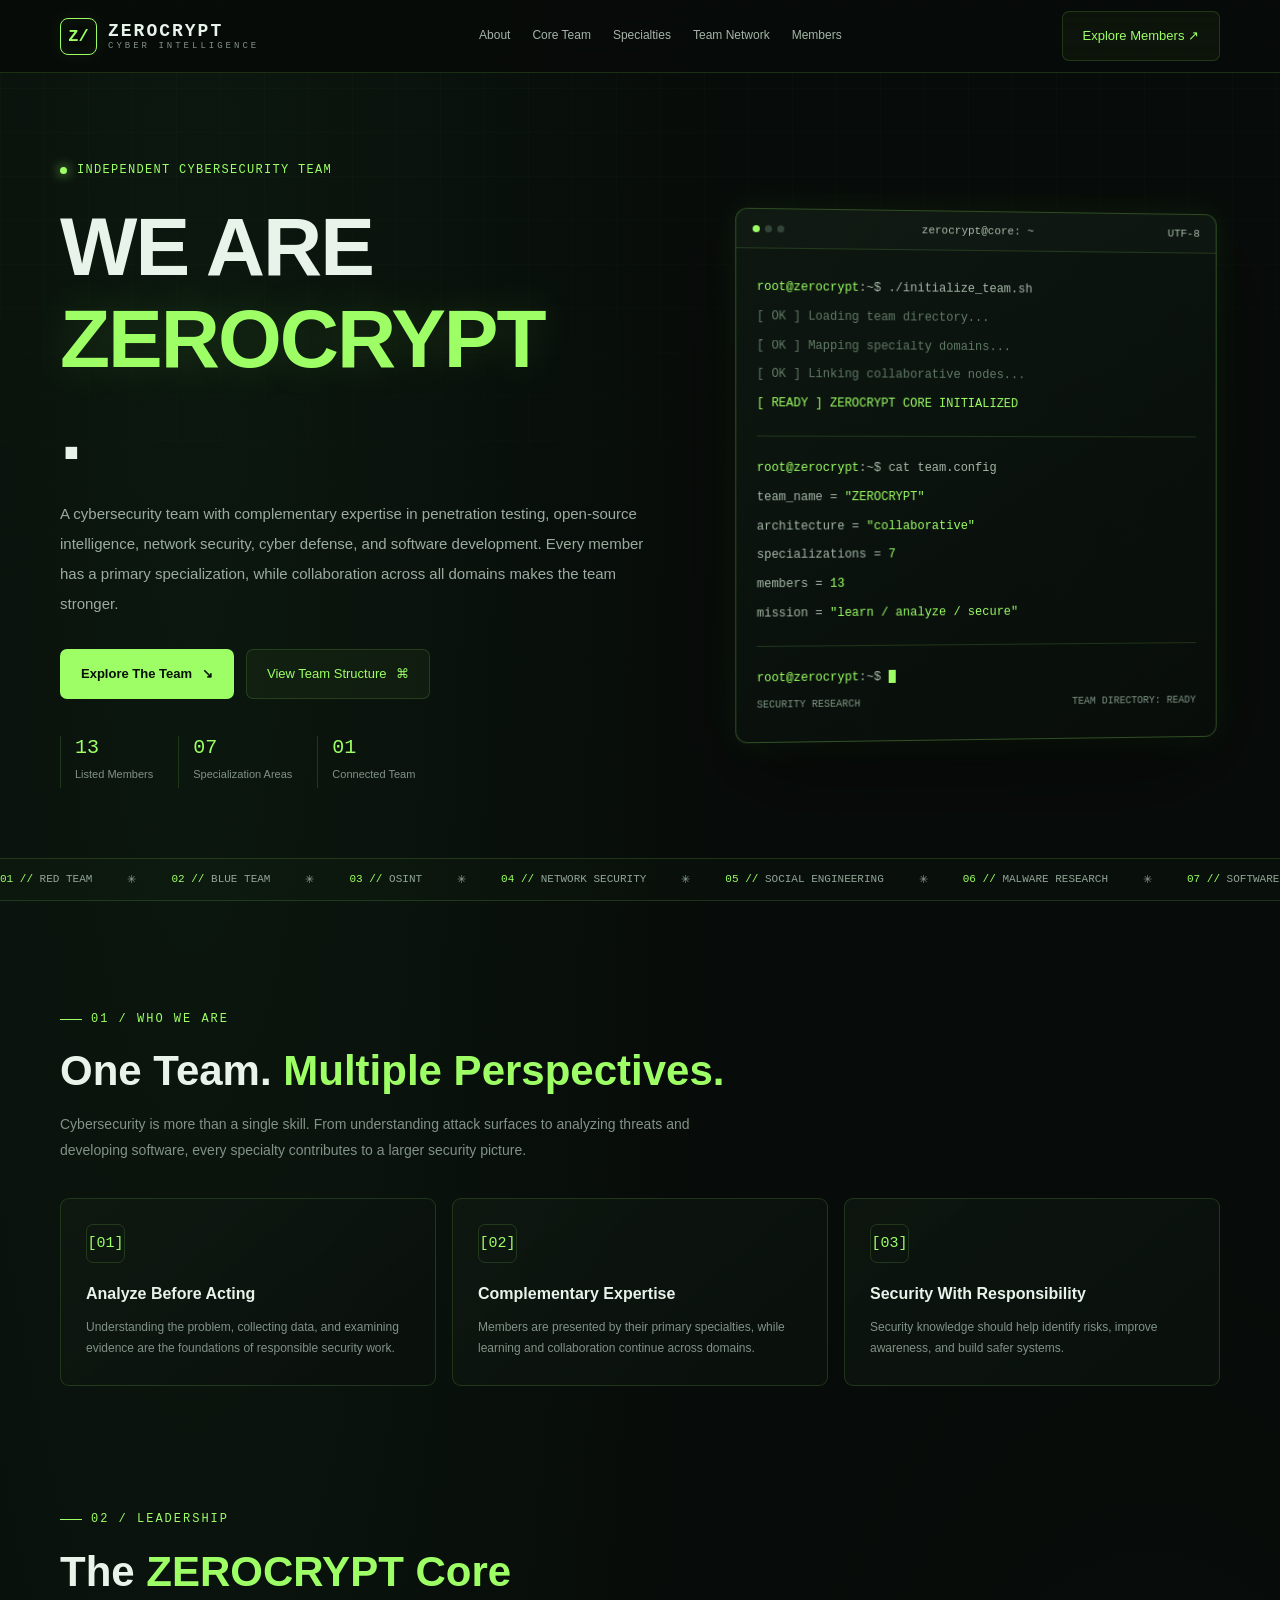
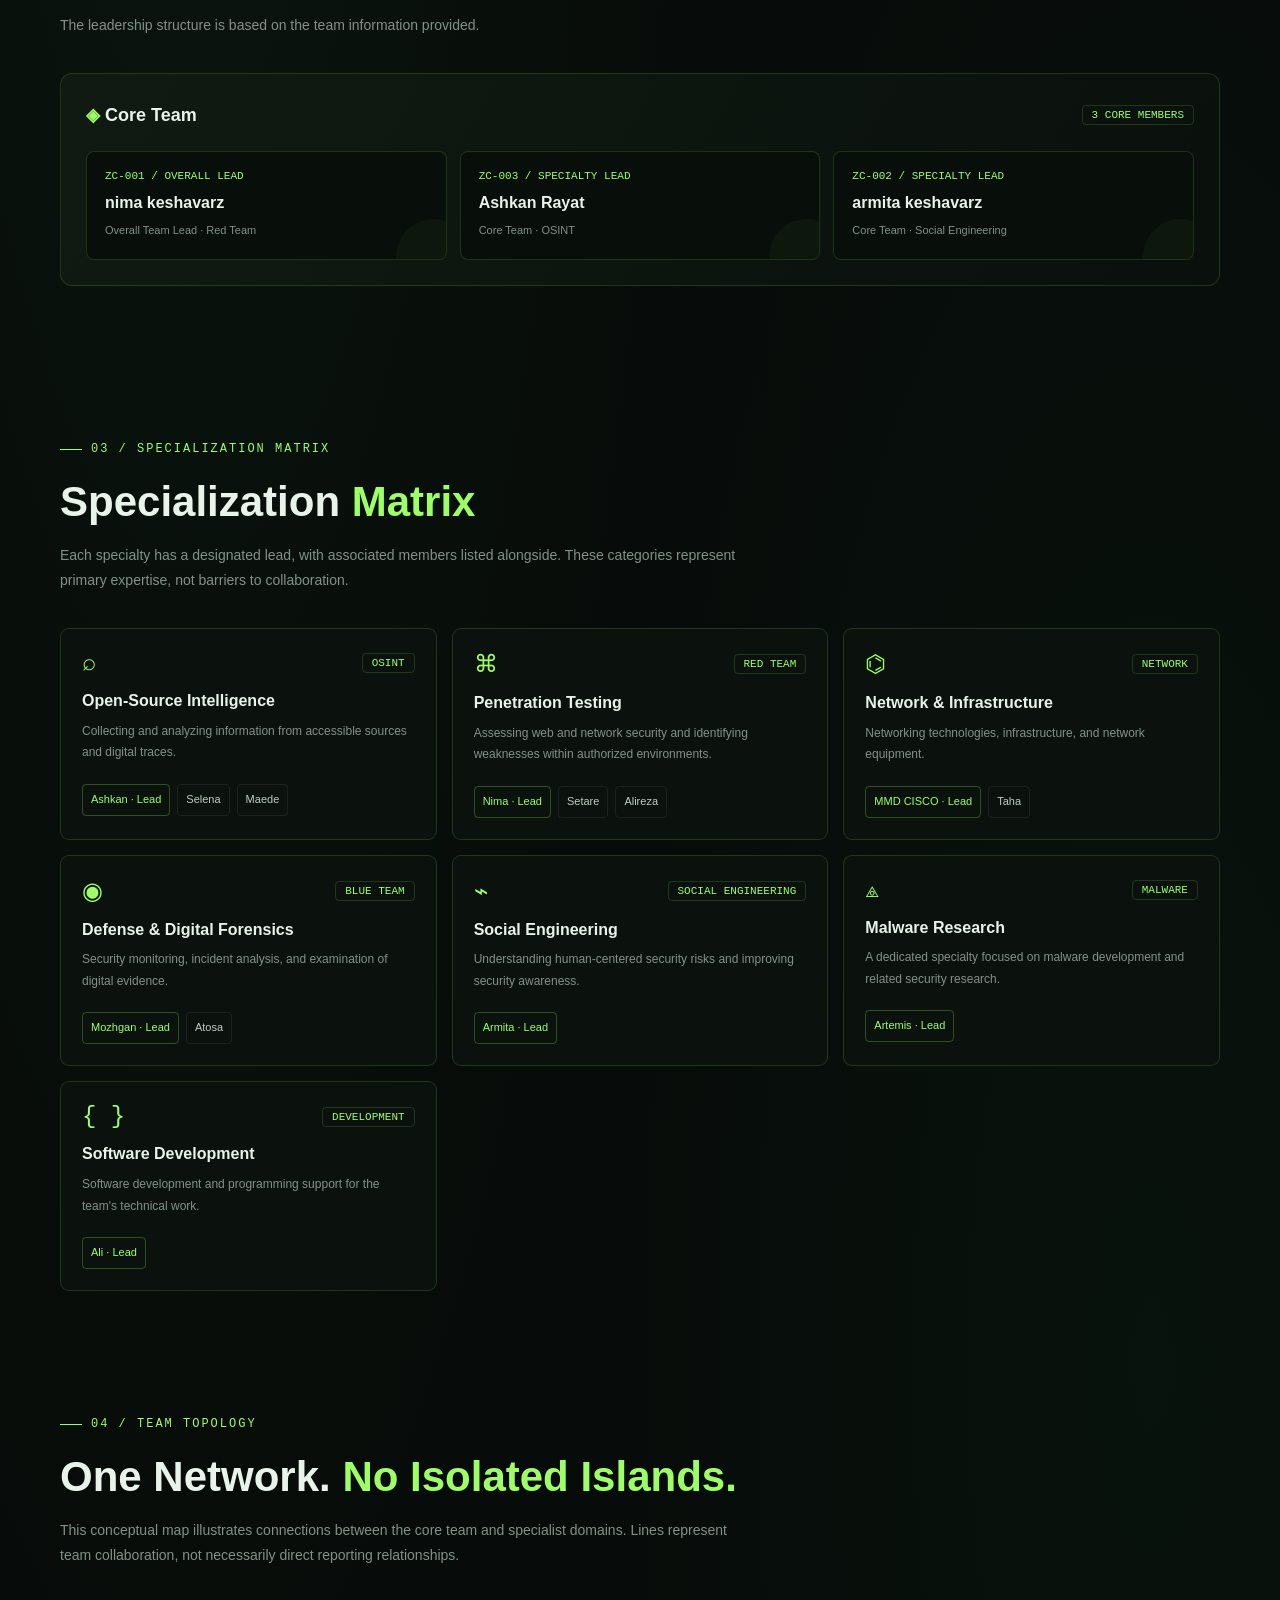
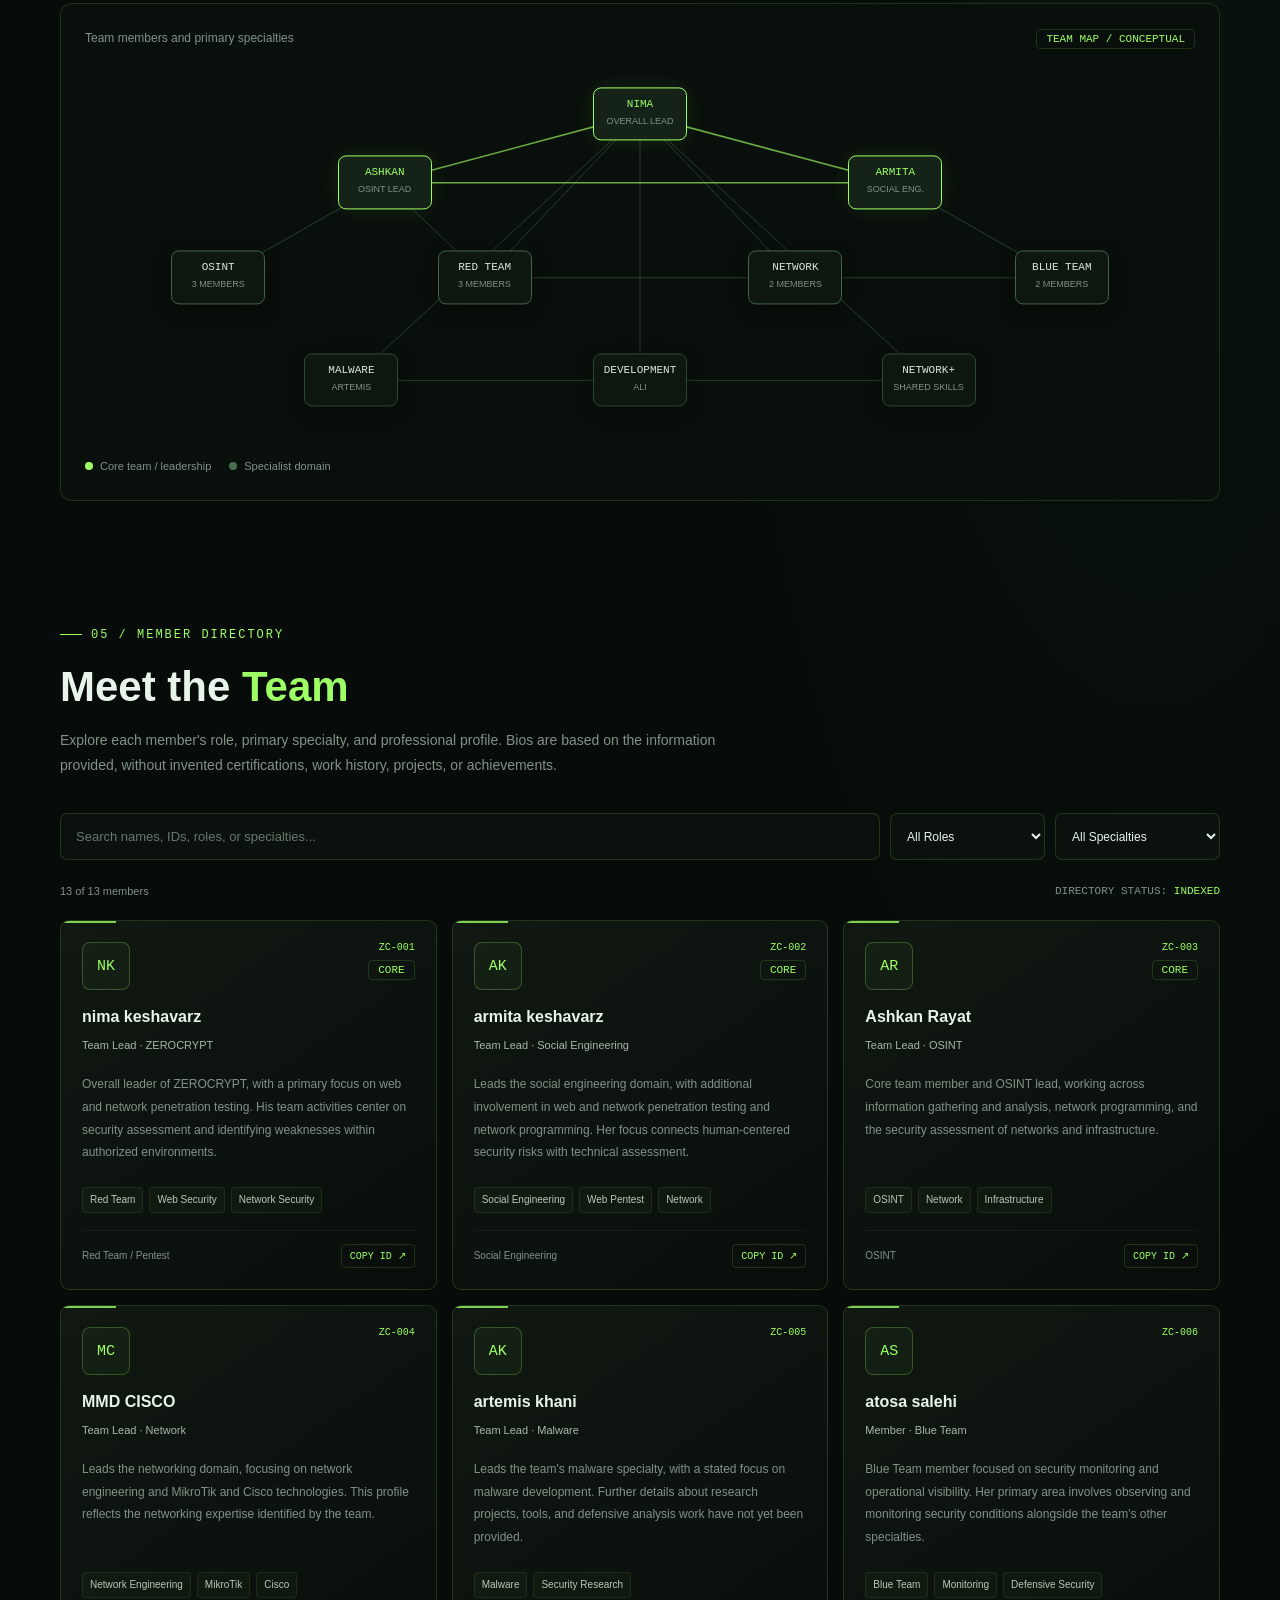
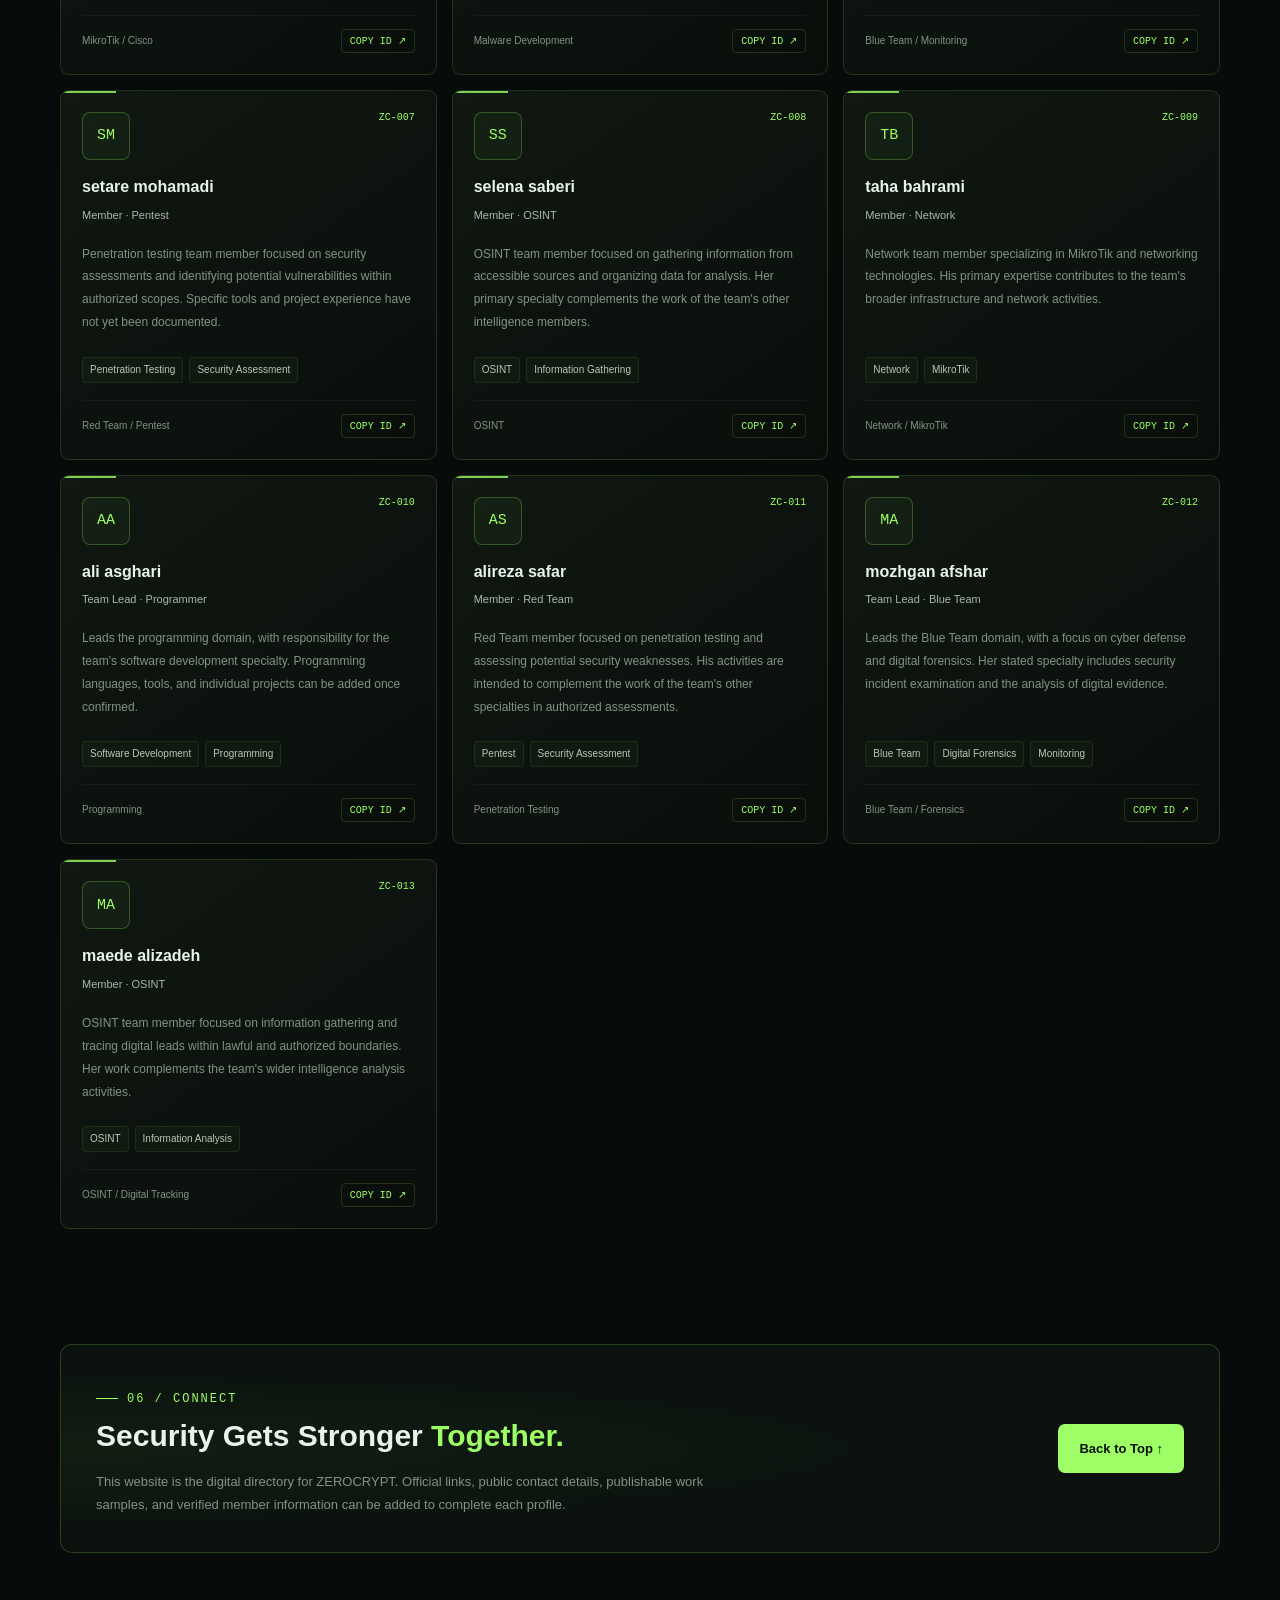
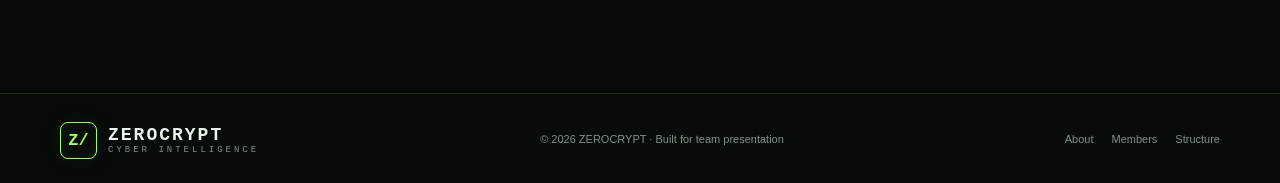
==== commit e0116dae: "Add files via upload" ====
--- a/index.html
+++ b/index.html
@@ -1,304 +1,748 @@
 
 <!DOCTYPE html>
-<html lang="fa" dir="rtl">
+<html lang="en">
 <head>
 <meta charset="UTF-8">
 <meta name="viewport" content="width=device-width, initial-scale=1.0">
 <meta name="theme-color" content="#070b09">
-<meta name="description" content="ZEROCRYPT | Cybersecurity Research & Security Team">
+<meta name="description" content="ZEROCRYPT | Cybersecurity Research and Security Team">
 <title>ZEROCRYPT | Cyber Intelligence</title>
 
 <style>
-:root{
-  --bg:#070b09;
-  --panel:#0c120f;
-  --panel2:#101913;
-  --green:#9dff65;
-  --green2:#52e878;
-  --text:#e8f3e9;
-  --muted:#819287;
-  --border:rgba(157,255,101,.15);
-  --glow:0 0 35px rgba(125,255,91,.09);
-}
-*{box-sizing:border-box;margin:0;padding:0}
-html{scroll-behavior:smooth;scroll-padding-top:90px}
-body{
+:root {
+  --bg: #070b09;
+  --panel: #0c120f;
+  --panel2: #101913;
+  --green: #9dff65;
+  --green2: #52e878;
+  --text: #e8f3e9;
+  --muted: #819287;
+  --border: rgba(157,255,101,.15);
+  --glow: 0 0 35px rgba(125,255,91,.09);
+}
+
+* { box-sizing: border-box; margin: 0; padding: 0; }
+
+html { scroll-behavior: smooth; scroll-padding-top: 90px; }
+
+body {
   background:
-    radial-gradient(ellipse at 15% 5%,rgba(43,112,54,.13),transparent 35%),
-    radial-gradient(ellipse at 90% 45%,rgba(24,98,60,.09),transparent 35%),
+    radial-gradient(ellipse at 15% 5%, rgba(43,112,54,.13), transparent 35%),
+    radial-gradient(ellipse at 90% 45%, rgba(24,98,60,.09), transparent 35%),
     var(--bg);
-  color:var(--text);
-  font-family:Tahoma,"Segoe UI",sans-serif;
-  line-height:1.9;
-  overflow-x:hidden;
-}
-body::before{
-  content:"";position:fixed;inset:0;pointer-events:none;z-index:-1;
-  background-image:linear-gradient(rgba(157,255,101,.025) 1px,transparent 1px),
-  linear-gradient(90deg,rgba(157,255,101,.025) 1px,transparent 1px);
-  background-size:44px 44px;
-  mask-image:linear-gradient(to bottom,black,transparent 85%);
-}
-a{color:inherit;text-decoration:none}
-button,input{font:inherit}
-button{cursor:pointer}
-::selection{background:var(--green);color:#061006}
-.container{width:min(1160px,calc(100% - 40px));margin:auto}
-.english{font-family:Consolas,"Courier New",monospace;direction:ltr}
-.green{color:var(--green)}
-.muted{color:var(--muted)}
-.section{padding:100px 0}
-.section-head{margin-bottom:35px}
-.eyebrow{
-  display:inline-flex;align-items:center;gap:9px;
-  color:var(--green);font:12px Consolas,monospace;
-  letter-spacing:2px;direction:ltr;
-}
-.eyebrow::before{content:"";width:22px;height:1px;background:var(--green)}
-h2.section-title{font-size:clamp(27px,4vw,42px);line-height:1.5;margin:10px 0}
-.section-desc{color:var(--muted);max-width:650px;font-size:14px}
-.btn{
-  display:inline-flex;align-items:center;justify-content:center;gap:10px;
-  padding:12px 20px;border:1px solid var(--border);border-radius:7px;
-  color:var(--green);background:rgba(157,255,101,.045);
-  transition:.25s;font-size:13px;
-}
-.btn:hover{background:var(--green);color:#071007;box-shadow:0 0 25px #9dff6530;transform:translateY(-2px)}
-.btn.primary{background:var(--green);color:#071007;font-weight:bold}
-.btn.primary:hover{background:#c1ffa0}
-.tag{
-  display:inline-block;border:1px solid var(--border);border-radius:4px;
-  padding:3px 9px;font:11px Consolas,monospace;color:var(--green);
-  direction:ltr;
-}
-.dot{width:7px;height:7px;background:var(--green);border-radius:50%;display:inline-block;box-shadow:0 0 12px var(--green)}
-/* NAV */
-.nav-wrap{
-  position:sticky;top:0;z-index:50;
-  background:rgba(7,11,9,.88);backdrop-filter:blur(18px);
-  border-bottom:1px solid var(--border);
-}
-nav{min-height:72px;display:flex;align-items:center;justify-content:space-between;gap:20px}
-.brand{display:flex;align-items:center;gap:11px;direction:ltr}
-.brand-mark{
-  width:37px;height:37px;border:1px solid var(--green);border-radius:8px;
-  display:grid;place-items:center;color:var(--green);font:bold 17px Consolas,monospace;
-  box-shadow:inset 0 0 15px #9dff6510,0 0 18px #9dff6510;
-}
-.brand-name{font:bold 18px Consolas,monospace;letter-spacing:2px}
-.brand-name small{display:block;font:9px Consolas,monospace;color:var(--muted);letter-spacing:3px}
-.nav-links{display:flex;gap:25px;align-items:center}
-.nav-links a{font-size:12px;color:#a5b5a9;transition:.2s}
-.nav-links a:hover{color:var(--green)}
-.nav-right{display:flex;align-items:center;gap:10px}
-.menu-toggle{display:none;background:none;color:var(--green);border:1px solid var(--border);padding:6px 11px;border-radius:5px}
-/* HERO */
-.hero{min-height:690px;display:flex;align-items:center;position:relative;padding:90px 0 70px}
-.hero-grid{display:grid;grid-template-columns:1.12fr .88fr;gap:65px;align-items:center}
-.hero-kicker{display:flex;align-items:center;gap:10px;color:var(--green);font:12px Consolas,monospace;letter-spacing:1.3px;direction:ltr;margin-bottom:24px}
-.hero h1{font-size:clamp(44px,7vw,82px);line-height:1.18;letter-spacing:-2px;margin-bottom:23px;direction:ltr;text-align:right}
-.hero h1 span{color:var(--green);text-shadow:0 0 40px #9dff6525}
-.hero p{max-width:590px;color:#9bac9f;font-size:15px;line-height:2.2}
-.hero-actions{display:flex;gap:12px;flex-wrap:wrap;margin-top:30px}
-.hero-meta{display:flex;gap:25px;flex-wrap:wrap;margin-top:37px}
-.meta-item{border-right:1px solid var(--border);padding-right:14px}
-.meta-item strong{display:block;color:var(--green);font:20px Consolas,monospace;direction:ltr}
-.meta-item span{font-size:11px;color:var(--muted)}
-/* TERMINAL */
-.terminal{
-  border:1px solid rgba(157,255,101,.25);border-radius:12px;overflow:hidden;
-  background:linear-gradient(145deg,#0d1710,#080d0a);
-  box-shadow:0 25px 100px #0008,var(--glow);direction:ltr;
-  transform:perspective(1000px) rotateY(-3deg);
-}
-.terminal-top{display:flex;align-items:center;justify-content:space-between;padding:13px 16px;border-bottom:1px solid var(--border);background:#ffffff03}
-.terminal-title{font:11px Consolas,monospace;color:#a8bbaa}
-.window-dots{display:flex;gap:5px}
-.window-dots i{width:7px;height:7px;background:#334539;border-radius:50%}
-.window-dots i:first-child{background:var(--green)}
-.terminal-body{padding:24px 20px;font:12px/2.4 Consolas,monospace;color:#a5b8a8;min-height:300px}
-.terminal-body .prompt{color:var(--green)}
-.terminal-body .dim{color:#617a66}
-.terminal-body .success{color:#9dff65}
-.terminal-rule{height:1px;background:var(--border);margin:17px 0}
-.term-status{display:flex;justify-content:space-between;font-size:10px;color:#7f9684;gap:8px;flex-wrap:wrap}
-.cursor{display:inline-block;width:7px;height:13px;background:var(--green);vertical-align:middle;animation:blink 1s steps(2) infinite}
-@keyframes blink{50%{opacity:0}}
-/* TICKER */
-.ticker{overflow:hidden;border-block:1px solid var(--border);background:#9dff6505}
-.ticker-track{display:flex;gap:35px;width:max-content;padding:14px 0;animation:scroll 32s linear infinite;direction:ltr}
-.ticker span{font:11px Consolas,monospace;color:#91a596;white-space:nowrap}
-.ticker b{color:var(--green);font-weight:normal}
-@keyframes scroll{to{transform:translateX(-50%)}}
-/* PRINCIPLES */
-.principles{display:grid;grid-template-columns:repeat(3,1fr);gap:16px}
-.principle{
-  border:1px solid var(--border);border-radius:9px;padding:25px;
-  background:linear-gradient(140deg,#111b13a8,#0a100c);
-  transition:.25s;
-}
-.principle:hover{border-color:#9dff6555;transform:translateY(-4px)}
-.principle-icon{width:39px;height:39px;display:grid;place-items:center;border:1px solid var(--border);border-radius:7px;color:var(--green);font:18px Consolas,monospace;margin-bottom:17px}
-.principle h3{font-size:16px;margin-bottom:8px}
-.principle p{font-size:12px;color:var(--muted)}
-/* CORE */
-.core-panel{
-  border:1px solid var(--border);border-radius:12px;padding:25px;
-  background:linear-gradient(120deg,#101a12,#0a100c);margin-bottom:30px;
-}
-.core-head{display:flex;justify-content:space-between;align-items:center;gap:15px;flex-wrap:wrap;margin-bottom:20px}
-.core-head h3{font-size:18px}
-.core-grid{display:grid;grid-template-columns:repeat(3,1fr);gap:13px}
-.core-person{padding:18px;border:1px solid var(--border);border-radius:8px;background:#080e0a;position:relative;overflow:hidden}
-.core-person::after{content:"";position:absolute;width:75px;height:75px;left:-25px;bottom:-35px;border-radius:50%;background:#9dff650a}
-.core-person .id{font:11px Consolas,monospace;color:var(--green);direction:ltr;text-align:right}
-.core-person h4{font-size:17px;margin:7px 0 3px;direction:ltr;text-align:right}
-.core-person p{font-size:11px;color:var(--muted)}
-/* SPECIALTIES */
-.specialty-map{display:grid;grid-template-columns:repeat(3,1fr);gap:15px}
-.spec-card{
-  border:1px solid var(--border);border-radius:9px;padding:21px;
-  background:#0b120e;position:relative;transition:.25s;overflow:hidden;
-}
-.spec-card:hover{border-color:#9dff6566;box-shadow:var(--glow)}
-.spec-top{display:flex;align-items:center;justify-content:space-between;gap:8px}
-.spec-symbol{font:24px Consolas,monospace;color:var(--green)}
-.spec-card h3{font-size:16px;margin:10px 0 5px}
-.spec-card>p{font-size:11px;color:var(--muted);min-height:43px}
-.spec-members{display:flex;flex-wrap:wrap;gap:7px;margin-top:15px}
-.spec-member{font-size:11px;border:1px solid #ffffff12;border-radius:4px;padding:5px 8px;color:#bdcdbf}
-.spec-member.lead{border-color:#9dff6540;color:var(--green)}
-/* NETWORK */
-.network-box{border:1px solid var(--border);border-radius:12px;padding:24px;background:#090f0b;overflow:hidden}
-.network-caption{display:flex;justify-content:space-between;align-items:center;gap:10px;flex-wrap:wrap;margin-bottom:15px}
-.network-caption p{font-size:12px;color:var(--muted)}
-.network-canvas{position:relative;width:100%;height:380px;direction:ltr}
-.network-canvas svg{position:absolute;inset:0;width:100%;height:100%;overflow:visible}
-.network-canvas line{stroke:#4a7950;stroke-width:1;opacity:.45}
-.network-canvas line.core-link{stroke:#9dff65;stroke-width:1.6;opacity:.65}
-.node{
-  position:absolute;transform:translate(-50%,-50%);
-  min-width:94px;padding:10px 8px;border:1px solid #2b4a30;border-radius:8px;
-  background:#0d1710;text-align:center;direction:ltr;z-index:2;
-  transition:.25s;box-shadow:0 5px 20px #0005;
-}
-.node:hover{border-color:var(--green);box-shadow:0 0 20px #9dff6520;z-index:4}
-.node strong{display:block;font:11px Consolas,monospace;color:#d8e9da}
-.node small{display:block;font-size:9px;color:var(--muted);margin-top:3px}
-.node.main-node{border-color:var(--green);background:#142218;box-shadow:0 0 25px #9dff6518}
-.node.main-node strong{color:var(--green)}
-.node.special-node{border-color:#43664a}
-.network-legend{display:flex;gap:18px;flex-wrap:wrap;font-size:11px;color:var(--muted);margin-top:12px}
-.network-legend span{display:flex;align-items:center;gap:7px}
-.legend-dot{width:8px;height:8px;border-radius:50%;background:var(--green)}
-.legend-dot.member{background:#486d4d}
-/* DIRECTORY */
-.directory-tools{display:flex;gap:10px;flex-wrap:wrap;margin-bottom:22px}
-.search-wrap{position:relative;flex:1;min-width:220px}
-.search-wrap input{
-  width:100%;height:47px;background:#0b120e;border:1px solid var(--border);
-  border-radius:7px;padding:0 15px;color:var(--text);outline:none;font-size:13px;
-}
-.search-wrap input:focus{border-color:var(--green)}
-.search-wrap input::placeholder{color:#66796b}
-.filter-select{
-  min-width:155px;background:#0b120e;border:1px solid var(--border);
-  border-radius:7px;color:var(--text);padding:0 12px;outline:none;font-size:12px;
-}
-.filter-select option{background:#0b120e}
-.results-line{display:flex;justify-content:space-between;align-items:center;gap:10px;margin-bottom:18px;color:var(--muted);font-size:11px}
-.member-grid{display:grid;grid-template-columns:repeat(3,1fr);gap:15px}
-.member-card{
-  border:1px solid var(--border);border-radius:9px;background:linear-gradient(145deg,#101811,#090e0b);
-  padding:21px;position:relative;overflow:hidden;transition:.25s;min-width:0;
-}
-.member-card:hover{transform:translateY(-4px);border-color:#9dff655c;box-shadow:0 14px 40px #0003}
-.member-card::before{content:"";position:absolute;top:0;right:0;width:55px;height:2px;background:var(--green);opacity:.8}
-.member-card-top{display:flex;align-items:flex-start;justify-content:space-between;gap:10px}
-.avatar{
-  width:48px;height:48px;display:grid;place-items:center;flex-shrink:0;
-  border:1px solid #9dff6540;border-radius:8px;background:#9dff650a;
-  color:var(--green);font:15px Consolas,monospace;direction:ltr;
-}
-.member-id{font:10px Consolas,monospace;color:var(--green);direction:ltr}
-.member-card h3{font-size:16px;margin:13px 0 4px;overflow-wrap:anywhere;direction:ltr;text-align:right}
-.member-role{font-size:11px;color:#a7b8aa;min-height:24px}
-.member-bio{font-size:12px;color:var(--muted);margin-top:13px;min-height:76px;line-height:2}
-.member-tags{display:flex;gap:6px;flex-wrap:wrap;margin-top:14px}
-.member-tags span{font-size:10px;padding:3px 7px;border-radius:4px;background:#9dff6508;border:1px solid #9dff6517;color:#b5c9b8}
-.member-card-bottom{display:flex;justify-content:space-between;align-items:center;gap:10px;border-top:1px solid #ffffff0d;margin-top:17px;padding-top:13px}
-.member-card-bottom span{font-size:10px;color:var(--muted)}
-.copy-btn{border:1px solid var(--border);background:transparent;color:var(--green);padding:5px 8px;border-radius:4px;font:10px Consolas,monospace;direction:ltr}
-.copy-btn:hover{background:#9dff6515}
-.no-results{grid-column:1/-1;text-align:center;border:1px dashed var(--border);padding:45px;color:var(--muted);border-radius:9px}
-/* JOIN */
-.join-panel{
-  display:grid;grid-template-columns:1fr auto;gap:30px;align-items:center;
-  border:1px solid #9dff6533;border-radius:12px;padding:35px;
-  background:radial-gradient(ellipse at left,#9dff650c,transparent 55%),#0b120e;
-}
-.join-panel h3{font-size:clamp(22px,3vw,30px);margin-bottom:7px}
-.join-panel p{color:var(--muted);font-size:13px;max-width:650px}
-/* FOOTER */
-footer{border-top:1px solid var(--border);padding:28px 0;margin-top:40px}
-.footer-inner{display:flex;justify-content:space-between;align-items:center;gap:20px;flex-wrap:wrap}
-.footer-copy{font-size:11px;color:var(--muted)}
-.footer-links{display:flex;gap:18px;font-size:11px;color:var(--muted)}
-.footer-links a:hover{color:var(--green)}
-.toast{
-  position:fixed;bottom:25px;left:25px;z-index:100;
-  background:#142218;border:1px solid var(--green);color:var(--green);
-  padding:11px 17px;border-radius:7px;font-size:12px;
-  opacity:0;transform:translateY(12px);pointer-events:none;transition:.25s;
-}
-.toast.show{opacity:1;transform:translateY(0)}
-.reveal{opacity:0;transform:translateY(18px);transition:opacity .6s,transform .6s}
-.reveal.visible{opacity:1;transform:translateY(0)}
-@media(max-width:900px){
-  .hero-grid{grid-template-columns:1fr;gap:40px}
-  .hero{min-height:auto;padding:75px 0}
-  .terminal{max-width:650px;width:100%;transform:none}
-  .specialty-map,.member-grid{grid-template-columns:repeat(2,1fr)}
-  .nav-links{gap:13px}
-  .network-canvas{height:340px}
-}
-@media(max-width:650px){
-  .container{width:calc(100% - 28px)}
-  .section{padding:70px 0}
-  .nav-wrap nav{min-height:64px}
-  .menu-toggle{display:block}
-  .nav-links{
-    display:none;position:absolute;top:64px;right:0;left:0;
-    padding:18px 20px;background:#080e0b;border-bottom:1px solid var(--border);
-    flex-direction:column;align-items:stretch;gap:0;
+  color: var(--text);
+  font-family: Arial, Helvetica, sans-serif;
+  line-height: 1.8;
+  overflow-x: hidden;
+}
+
+body::before {
+  content: "";
+  position: fixed;
+  inset: 0;
+  pointer-events: none;
+  z-index: -1;
+  background-image:
+    linear-gradient(rgba(157,255,101,.025) 1px, transparent 1px),
+    linear-gradient(90deg, rgba(157,255,101,.025) 1px, transparent 1px);
+  background-size: 44px 44px;
+  mask-image: linear-gradient(to bottom, black, transparent 85%);
+}
+
+a { color: inherit; text-decoration: none; }
+button, input, select { font: inherit; }
+button { cursor: pointer; }
+::selection { background: var(--green); color: #061006; }
+
+.container { width: min(1160px, calc(100% - 40px)); margin: auto; }
+.english { font-family: Consolas, "Courier New", monospace; }
+.green { color: var(--green); }
+.muted { color: var(--muted); }
+
+.section { padding: 100px 0; }
+.section-head { margin-bottom: 35px; }
+
+.eyebrow {
+  display: inline-flex;
+  align-items: center;
+  gap: 9px;
+  color: var(--green);
+  font: 12px Consolas, monospace;
+  letter-spacing: 2px;
+}
+
+.eyebrow::before {
+  content: "";
+  width: 22px;
+  height: 1px;
+  background: var(--green);
+}
+
+.section-title {
+  font-size: clamp(27px, 4vw, 42px);
+  line-height: 1.5;
+  margin: 10px 0;
+}
+
+.section-desc {
+  color: var(--muted);
+  max-width: 700px;
+  font-size: 14px;
+}
+
+.btn {
+  display: inline-flex;
+  align-items: center;
+  justify-content: center;
+  gap: 10px;
+  padding: 12px 20px;
+  border: 1px solid var(--border);
+  border-radius: 7px;
+  color: var(--green);
+  background: rgba(157,255,101,.045);
+  transition: .25s;
+  font-size: 13px;
+}
+
+.btn:hover {
+  background: var(--green);
+  color: #071007;
+  box-shadow: 0 0 25px #9dff6530;
+  transform: translateY(-2px);
+}
+
+.btn.primary { background: var(--green); color: #071007; font-weight: bold; }
+.btn.primary:hover { background: #c1ffa0; }
+
+.tag {
+  display: inline-block;
+  border: 1px solid var(--border);
+  border-radius: 4px;
+  padding: 3px 9px;
+  font: 11px Consolas, monospace;
+  color: var(--green);
+}
+
+.dot {
+  width: 7px;
+  height: 7px;
+  background: var(--green);
+  border-radius: 50%;
+  display: inline-block;
+  box-shadow: 0 0 12px var(--green);
+}
+
+/* Navigation */
+
+.nav-wrap {
+  position: sticky;
+  top: 0;
+  z-index: 50;
+  background: rgba(7,11,9,.88);
+  backdrop-filter: blur(18px);
+  border-bottom: 1px solid var(--border);
+}
+
+nav {
+  min-height: 72px;
+  display: flex;
+  align-items: center;
+  justify-content: space-between;
+  gap: 20px;
+}
+
+.brand {
+  display: flex;
+  align-items: center;
+  gap: 11px;
+  direction: ltr;
+  flex-shrink: 0;
+}
+
+.brand-mark {
+  width: 37px;
+  height: 37px;
+  border: 1px solid var(--green);
+  border-radius: 8px;
+  display: grid;
+  place-items: center;
+  color: var(--green);
+  font: bold 17px Consolas, monospace;
+  box-shadow: inset 0 0 15px #9dff6510, 0 0 18px #9dff6510;
+}
+
+.brand-name {
+  font: bold 18px Consolas, monospace;
+  letter-spacing: 2px;
+}
+
+.brand-name small {
+  display: block;
+  font: 9px Consolas, monospace;
+  color: var(--muted);
+  letter-spacing: 3px;
+}
+
+.nav-links { display: flex; gap: 22px; align-items: center; }
+
+.nav-links a {
+  font-size: 12px;
+  color: #a5b5a9;
+  transition: .2s;
+}
+
+.nav-links a:hover { color: var(--green); }
+
+.nav-right { display: flex; align-items: center; gap: 10px; }
+
+.menu-toggle {
+  display: none;
+  background: none;
+  color: var(--green);
+  border: 1px solid var(--border);
+  padding: 6px 11px;
+  border-radius: 5px;
+}
+
+/* Hero */
+
+.hero {
+  min-height: 690px;
+  display: flex;
+  align-items: center;
+  padding: 90px 0 70px;
+}
+
+.hero-grid {
+  display: grid;
+  grid-template-columns: 1.12fr .88fr;
+  gap: 65px;
+  align-items: center;
+}
+
+.hero-kicker {
+  display: flex;
+  align-items: center;
+  gap: 10px;
+  color: var(--green);
+  font: 12px Consolas, monospace;
+  letter-spacing: 1.3px;
+  margin-bottom: 24px;
+}
+
+.hero h1 {
+  font-size: clamp(44px, 7vw, 82px);
+  line-height: 1.12;
+  letter-spacing: -2px;
+  margin-bottom: 23px;
+}
+
+.hero h1 .accent {
+  color: var(--green);
+  text-shadow: 0 0 40px #9dff6525;
+}
+
+.hero p {
+  max-width: 590px;
+  color: #9bac9f;
+  font-size: 15px;
+  line-height: 2;
+}
+
+.hero-actions { display: flex; gap: 12px; flex-wrap: wrap; margin-top: 30px; }
+.hero-meta { display: flex; gap: 25px; flex-wrap: wrap; margin-top: 37px; }
+
+.meta-item { border-left: 1px solid var(--border); padding-left: 14px; }
+
+.meta-item strong {
+  display: block;
+  color: var(--green);
+  font: 20px Consolas, monospace;
+}
+
+.meta-item span { font-size: 11px; color: var(--muted); }
+
+/* Terminal */
+
+.terminal {
+  border: 1px solid rgba(157,255,101,.25);
+  border-radius: 12px;
+  overflow: hidden;
+  background: linear-gradient(145deg, #0d1710, #080d0a);
+  box-shadow: 0 25px 100px #0008, var(--glow);
+  direction: ltr;
+  transform: perspective(1000px) rotateY(3deg);
+}
+
+.terminal-top {
+  display: flex;
+  align-items: center;
+  justify-content: space-between;
+  padding: 13px 16px;
+  border-bottom: 1px solid var(--border);
+  background: #ffffff03;
+}
+
+.terminal-title { font: 11px Consolas, monospace; color: #a8bbaa; }
+.window-dots { display: flex; gap: 5px; }
+.window-dots i { width: 7px; height: 7px; background: #334539; border-radius: 50%; }
+.window-dots i:first-child { background: var(--green); }
+
+.terminal-body {
+  padding: 24px 20px;
+  font: 12px/2.4 Consolas, monospace;
+  color: #a5b8a8;
+  min-height: 300px;
+}
+
+.terminal-body .prompt { color: var(--green); }
+.terminal-body .dim { color: #617a66; }
+.terminal-body .success { color: #9dff65; }
+
+.terminal-rule { height: 1px; background: var(--border); margin: 17px 0; }
+
+.term-status {
+  display: flex;
+  justify-content: space-between;
+  font-size: 10px;
+  color: #7f9684;
+  gap: 8px;
+  flex-wrap: wrap;
+}
+
+.cursor {
+  display: inline-block;
+  width: 7px;
+  height: 13px;
+  background: var(--green);
+  vertical-align: middle;
+  animation: blink 1s steps(2) infinite;
+}
+
+@keyframes blink { 50% { opacity: 0; } }
+
+/* Scrolling ticker */
+
+.ticker { overflow: hidden; border-block: 1px solid var(--border); background: #9dff6505; }
+
+.ticker-track {
+  display: flex;
+  gap: 35px;
+  width: max-content;
+  padding: 14px 0;
+  animation: scroll 32s linear infinite;
+}
+
+.ticker span { font: 11px Consolas, monospace; color: #91a596; white-space: nowrap; }
+.ticker b { color: var(--green); font-weight: normal; }
+
+@keyframes scroll { to { transform: translateX(-50%); } }
+
+/* Principles */
+
+.principles { display: grid; grid-template-columns: repeat(3, 1fr); gap: 16px; }
+
+.principle {
+  border: 1px solid var(--border);
+  border-radius: 9px;
+  padding: 25px;
+  background: linear-gradient(140deg, #111b13a8, #0a100c);
+  transition: .25s;
+}
+
+.principle:hover { border-color: #9dff6555; transform: translateY(-4px); }
+
+.principle-icon {
+  width: 39px;
+  height: 39px;
+  display: grid;
+  place-items: center;
+  border: 1px solid var(--border);
+  border-radius: 7px;
+  color: var(--green);
+  font: 15px Consolas, monospace;
+  margin-bottom: 17px;
+}
+
+.principle h3 { font-size: 16px; margin-bottom: 8px; }
+.principle p { font-size: 12px; color: var(--muted); }
+
+/* Core team */
+
+.core-panel {
+  border: 1px solid var(--border);
+  border-radius: 12px;
+  padding: 25px;
+  background: linear-gradient(120deg, #101a12, #0a100c);
+  margin-bottom: 30px;
+}
+
+.core-head {
+  display: flex;
+  justify-content: space-between;
+  align-items: center;
+  gap: 15px;
+  flex-wrap: wrap;
+  margin-bottom: 20px;
+}
+
+.core-head h3 { font-size: 18px; }
+.core-grid { display: grid; grid-template-columns: repeat(3, 1fr); gap: 13px; }
+
+.core-person {
+  padding: 18px;
+  border: 1px solid var(--border);
+  border-radius: 8px;
+  background: #080e0a;
+  position: relative;
+  overflow: hidden;
+}
+
+.core-person::after {
+  content: "";
+  position: absolute;
+  width: 75px;
+  height: 75px;
+  right: -25px;
+  bottom: -35px;
+  border-radius: 50%;
+  background: #9dff650a;
+}
+
+.core-person .id { font: 11px Consolas, monospace; color: var(--green); }
+.core-person h4 { font-size: 16px; margin: 7px 0 3px; overflow-wrap: anywhere; }
+.core-person p { font-size: 11px; color: var(--muted); }
+
+/* Specialty cards */
+
+.specialty-map { display: grid; grid-template-columns: repeat(3, 1fr); gap: 15px; }
+
+.spec-card {
+  border: 1px solid var(--border);
+  border-radius: 9px;
+  padding: 21px;
+  background: #0b120e;
+  position: relative;
+  transition: .25s;
+  overflow: hidden;
+}
+
+.spec-card:hover { border-color: #9dff6566; box-shadow: var(--glow); }
+
+.spec-top { display: flex; align-items: center; justify-content: space-between; gap: 8px; }
+.spec-symbol { font: 24px Consolas, monospace; color: var(--green); }
+.spec-card h3 { font-size: 16px; margin: 10px 0 5px; }
+.spec-card > p { font-size: 12px; color: var(--muted); min-height: 48px; }
+
+.spec-members { display: flex; flex-wrap: wrap; gap: 7px; margin-top: 15px; }
+
+.spec-member {
+  font-size: 11px;
+  border: 1px solid #ffffff12;
+  border-radius: 4px;
+  padding: 5px 8px;
+  color: #bdcdbf;
+}
+
+.spec-member.lead { border-color: #9dff6540; color: var(--green); }
+
+/* Team network */
+
+.network-box { border: 1px solid var(--border); border-radius: 12px; padding: 24px; background: #090f0b; overflow: hidden; }
+
+.network-caption {
+  display: flex;
+  justify-content: space-between;
+  align-items: center;
+  gap: 10px;
+  flex-wrap: wrap;
+  margin-bottom: 15px;
+}
+
+.network-caption p { font-size: 12px; color: var(--muted); }
+
+.network-canvas { position: relative; width: 100%; height: 380px; }
+
+.network-canvas svg { position: absolute; inset: 0; width: 100%; height: 100%; overflow: visible; }
+.network-canvas line { stroke: #4a7950; stroke-width: 1; opacity: .45; }
+.network-canvas line.core-link { stroke: #9dff65; stroke-width: 1.6; opacity: .65; }
+
+.node {
+  position: absolute;
+  transform: translate(-50%, -50%);
+  min-width: 94px;
+  padding: 10px 8px;
+  border: 1px solid #2b4a30;
+  border-radius: 8px;
+  background: #0d1710;
+  text-align: center;
+  z-index: 2;
+  transition: .25s;
+  box-shadow: 0 5px 20px #0005;
+}
+
+.node:hover { border-color: var(--green); box-shadow: 0 0 20px #9dff6520; z-index: 4; }
+
+.node strong { display: block; font: 11px Consolas, monospace; color: #d8e9da; }
+.node small { display: block; font-size: 9px; color: var(--muted); margin-top: 3px; }
+
+.node.main-node { border-color: var(--green); background: #142218; box-shadow: 0 0 25px #9dff6518; }
+.node.main-node strong { color: var(--green); }
+.node.special-node { border-color: #43664a; }
+
+.network-legend { display: flex; gap: 18px; flex-wrap: wrap; font-size: 11px; color: var(--muted); margin-top: 12px; }
+.network-legend span { display: flex; align-items: center; gap: 7px; }
+.legend-dot { width: 8px; height: 8px; border-radius: 50%; background: var(--green); }
+.legend-dot.member { background: #486d4d; }
+
+/* Member directory */
+
+.directory-tools { display: flex; gap: 10px; flex-wrap: wrap; margin-bottom: 22px; }
+.search-wrap { position: relative; flex: 1; min-width: 220px; }
+
+.search-wrap input {
+  width: 100%;
+  height: 47px;
+  background: #0b120e;
+  border: 1px solid var(--border);
+  border-radius: 7px;
+  padding: 0 15px;
+  color: var(--text);
+  outline: none;
+  font-size: 13px;
+}
+
+.search-wrap input:focus { border-color: var(--green); }
+.search-wrap input::placeholder { color: #66796b; }
+
+.filter-select {
+  min-width: 155px;
+  background: #0b120e;
+  border: 1px solid var(--border);
+  border-radius: 7px;
+  color: var(--text);
+  padding: 0 12px;
+  outline: none;
+  font-size: 12px;
+}
+
+.filter-select option { background: #0b120e; }
+
+.results-line {
+  display: flex;
+  justify-content: space-between;
+  align-items: center;
+  gap: 10px;
+  margin-bottom: 18px;
+  color: var(--muted);
+  font-size: 11px;
+}
+
+.member-grid { display: grid; grid-template-columns: repeat(3, 1fr); gap: 15px; }
+
+.member-card {
+  border: 1px solid var(--border);
+  border-radius: 9px;
+  background: linear-gradient(145deg, #101811, #090e0b);
+  padding: 21px;
+  position: relative;
+  overflow: hidden;
+  transition: .25s;
+  min-width: 0;
+}
+
+.member-card:hover { transform: translateY(-4px); border-color: #9dff655c; box-shadow: 0 14px 40px #0003; }
+
+.member-card::before {
+  content: "";
+  position: absolute;
+  top: 0;
+  left: 0;
+  width: 55px;
+  height: 2px;
+  background: var(--green);
+  opacity: .8;
+}
+
+.member-card-top { display: flex; align-items: flex-start; justify-content: space-between; gap: 10px; }
+
+.avatar {
+  width: 48px;
+  height: 48px;
+  display: grid;
+  place-items: center;
+  flex-shrink: 0;
+  border: 1px solid #9dff6540;
+  border-radius: 8px;
+  background: #9dff650a;
+  color: var(--green);
+  font: 15px Consolas, monospace;
+}
+
+.member-id { font: 10px Consolas, monospace; color: var(--green); }
+
+.member-card h3 { font-size: 16px; margin: 13px 0 4px; overflow-wrap: anywhere; }
+.member-role { font-size: 11px; color: #a7b8aa; min-height: 24px; }
+.member-bio { font-size: 12px; color: var(--muted); margin-top: 13px; min-height: 100px; line-height: 1.9; }
+
+.member-tags { display: flex; gap: 6px; flex-wrap: wrap; margin-top: 14px; }
+
+.member-tags span {
+  font-size: 10px;
+  padding: 3px 7px;
+  border-radius: 4px;
+  background: #9dff6508;
+  border: 1px solid #9dff6517;
+  color: #b5c9b8;
+}
+
+.member-card-bottom {
+  display: flex;
+  justify-content: space-between;
+  align-items: center;
+  gap: 10px;
+  border-top: 1px solid #ffffff0d;
+  margin-top: 17px;
+  padding-top: 13px;
+}
+
+.member-card-bottom span { font-size: 10px; color: var(--muted); }
+
+.copy-btn {
+  border: 1px solid var(--border);
+  background: transparent;
+  color: var(--green);
+  padding: 5px 8px;
+  border-radius: 4px;
+  font: 10px Consolas, monospace;
+}
+
+.copy-btn:hover { background: #9dff6515; }
+
+.no-results {
+  grid-column: 1 / -1;
+  text-align: center;
+  border: 1px dashed var(--border);
+  padding: 45px;
+  color: var(--muted);
+  border-radius: 9px;
+}
+
+/* Contact section */
+
+.join-panel {
+  display: grid;
+  grid-template-columns: 1fr auto;
+  gap: 30px;
+  align-items: center;
+  border: 1px solid #9dff6533;
+  border-radius: 12px;
+  padding: 35px;
+  background: radial-gradient(ellipse at left, #9dff650c, transparent 55%), #0b120e;
+}
+
+.join-panel h3 { font-size: clamp(22px, 3vw, 30px); margin-bottom: 7px; }
+.join-panel p { color: var(--muted); font-size: 13px; max-width: 650px; }
+
+/* Footer */
+
+footer { border-top: 1px solid var(--border); padding: 28px 0; margin-top: 40px; }
+
+.footer-inner { display: flex; justify-content: space-between; align-items: center; gap: 20px; flex-wrap: wrap; }
+.footer-copy { font-size: 11px; color: var(--muted); }
+.footer-links { display: flex; gap: 18px; font-size: 11px; color: var(--muted); }
+.footer-links a:hover { color: var(--green); }
+
+.toast {
+  position: fixed;
+  bottom: 25px;
+  right: 25px;
+  z-index: 100;
+  background: #142218;
+  border: 1px solid var(--green);
+  color: var(--green);
+  padding: 11px 17px;
+  border-radius: 7px;
+  font-size: 12px;
+  opacity: 0;
+  transform: translateY(12px);
+  pointer-events: none;
+  transition: .25s;
+}
+
+.toast.show { opacity: 1; transform: translateY(0); }
+
+.reveal { opacity: 0; transform: translateY(18px); transition: opacity .6s, transform .6s; }
+.reveal.visible { opacity: 1; transform: translateY(0); }
+
+/* Responsive */
+
+@media (max-width: 900px) {
+  .hero-grid { grid-template-columns: 1fr; gap: 40px; }
+  .hero { min-height: auto; padding: 75px 0; }
+  .terminal { max-width: 650px; width: 100%; transform: none; }
+  .specialty-map, .member-grid { grid-template-columns: repeat(2, 1fr); }
+  .nav-links { gap: 13px; }
+  .network-canvas { height: 340px; }
+}
+
+@media (max-width: 650px) {
+  .container { width: calc(100% - 28px); }
+  .section { padding: 70px 0; }
+  .nav-wrap nav { min-height: 64px; }
+  .menu-toggle { display: block; }
+
+  .nav-links {
+    display: none;
+    position: absolute;
+    top: 64px;
+    left: 0;
+    right: 0;
+    padding: 18px 20px;
+    background: #080e0b;
+    border-bottom: 1px solid var(--border);
+    flex-direction: column;
+    align-items: stretch;
+    gap: 0;
   }
-  .nav-links.open{display:flex}
-  .nav-links a{padding:10px 0;border-bottom:1px solid #ffffff0b}
-  .nav-right>.btn{display:none}
-  .hero h1{font-size:48px;letter-spacing:-1px}
-  .hero p{font-size:13px}
-  .hero-meta{gap:15px}
-  .principles,.core-grid,.specialty-map,.member-grid{grid-template-columns:1fr}
-  .principle{padding:20px}
-  .network-box{padding:12px}
-  .network-canvas{height:300px}
-  .node{min-width:72px;padding:7px 4px}
-  .node strong{font-size:9px}
-  .node small{font-size:8px}
-  .join-panel{grid-template-columns:1fr;padding:25px}
-  .filter-select{flex:1;height:44px}
-  .search-wrap{flex-basis:100%}
-  .member-bio{min-height:0}
-  .terminal-body{font-size:11px;padding:17px 13px}
-}
-@media(prefers-reduced-motion:reduce){
-  *,*::before,*::after{animation-duration:.01ms!important;animation-iteration-count:1!important;scroll-behavior:auto!important;transition-duration:.01ms!important}
-  .reveal{opacity:1;transform:none}
+
+  .nav-links.open { display: flex; }
+  .nav-links a { padding: 10px 0; border-bottom: 1px solid #ffffff0b; }
+  .nav-right > .btn { display: none; }
+  .hero h1 { font-size: 48px; letter-spacing: -1px; }
+  .hero p { font-size: 13px; }
+  .hero-meta { gap: 15px; }
+
+  .principles, .core-grid, .specialty-map, .member-grid { grid-template-columns: 1fr; }
+
+  .principle { padding: 20px; }
+  .network-box { padding: 12px; }
+  .network-canvas { height: 300px; }
+  .node { min-width: 72px; padding: 7px 4px; }
+  .node strong { font-size: 9px; }
+  .node small { font-size: 8px; }
+
+  .join-panel { grid-template-columns: 1fr; padding: 25px; }
+  .filter-select { flex: 1; height: 44px; }
+  .search-wrap { flex-basis: 100%; }
+  .member-bio { min-height: 0; }
+  .terminal-body { font-size: 11px; padding: 17px 13px; }
+}
+
+@media (prefers-reduced-motion: reduce) {
+  *, *::before, *::after {
+    animation-duration: .01ms !important;
+    animation-iteration-count: 1 !important;
+    scroll-behavior: auto !important;
+    transition-duration: .01ms !important;
+  }
+  .reveal { opacity: 1; transform: none; }
 }
 </style>
 </head>
 
 <body>
+
 <div class="nav-wrap">
   <nav class="container">
     <a href="#home" class="brand" aria-label="ZEROCRYPT home">
@@ -307,48 +751,56 @@
     </a>
 
     <div class="nav-links" id="navLinks">
-      <a href="#about">درباره تیم</a>
-      <a href="#core">هسته اصلی</a>
-      <a href="#specialties">حوزه‌های تخصصی</a>
-      <a href="#network">شبکه تیم</a>
-      <a href="#members">اعضا</a>
+      <a href="#about">About</a>
+      <a href="#core">Core Team</a>
+      <a href="#specialties">Specialties</a>
+      <a href="#network">Team Network</a>
+      <a href="#members">Members</a>
     </div>
 
     <div class="nav-right">
-      <a class="btn" href="#members">مشاهده اعضا ↗</a>
-      <button class="menu-toggle" id="menuToggle" aria-label="باز کردن منو" aria-expanded="false">☰</button>
+      <a class="btn" href="#members">Explore Members ↗</a>
+      <button class="menu-toggle" id="menuToggle" aria-label="Open navigation menu" aria-expanded="false">☰</button>
     </div>
   </nav>
 </div>
 
 <main>
+
 <section class="hero" id="home">
   <div class="container hero-grid">
+
     <div>
       <div class="hero-kicker"><span class="dot"></span> INDEPENDENT CYBERSECURITY TEAM</div>
-      <h1>WE ARE<br><span>ZEROCRYPT</span><br><span style="color:#e8f3e9">.</span></h1>
+
+      <h1>WE ARE<br><span class="accent">ZEROCRYPT</span><br><span style="color:#e8f3e9">.</span></h1>
+
       <p>
-        یک تیم امنیت سایبری با تخصص‌های مکمل در تست نفوذ، تحلیل اطلاعات،
-        امنیت شبکه، دفاع سایبری و توسعه نرم‌افزار. هر عضو یک تخصص محوری دارد،
-        اما قدرت تیم از همکاری میان تمام این حوزه‌ها شکل می‌گیرد.
+        A cybersecurity team with complementary expertise in penetration testing,
+        open-source intelligence, network security, cyber defense, and software development.
+        Every member has a primary specialization, while collaboration across all domains
+        makes the team stronger.
       </p>
+
       <div class="hero-actions">
-        <a href="#members" class="btn primary">کاوش اعضای تیم <span>↙</span></a>
-        <a href="#network" class="btn">مشاهده ساختار تیم <span>⌘</span></a>
+        <a href="#members" class="btn primary">Explore The Team <span>↘</span></a>
+        <a href="#network" class="btn">View Team Structure <span>⌘</span></a>
       </div>
+
       <div class="hero-meta">
-        <div class="meta-item"><strong>13</strong><span>اعضای معرفی‌شده</span></div>
-        <div class="meta-item"><strong>07</strong><span>حوزه تخصصی</span></div>
-        <div class="meta-item"><strong>01</strong><span>تیم یکپارچه</span></div>
+        <div class="meta-item"><strong>13</strong><span>Listed Members</span></div>
+        <div class="meta-item"><strong>07</strong><span>Specialization Areas</span></div>
+        <div class="meta-item"><strong>01</strong><span>Connected Team</span></div>
       </div>
     </div>
 
-    <div class="terminal" aria-label="ترمینال نمایشی">
+    <div class="terminal" aria-label="Decorative terminal">
       <div class="terminal-top">
         <div class="window-dots"><i></i><i></i><i></i></div>
         <span class="terminal-title">zerocrypt@core: ~</span>
         <span class="terminal-title">UTF-8</span>
       </div>
+
       <div class="terminal-body">
         <div><span class="prompt">root@zerocrypt</span>:~$ ./initialize_team.sh</div>
         <div class="dim">[  OK  ] Loading team directory...</div>
@@ -367,6 +819,7 @@
         <div class="term-status"><span>SECURITY RESEARCH</span><span>TEAM DIRECTORY: READY</span></div>
       </div>
     </div>
+
   </div>
 </section>
 
@@ -393,27 +846,31 @@
   <div class="container">
     <div class="section-head reveal">
       <span class="eyebrow">01 / WHO WE ARE</span>
-      <h2 class="section-title">یک تیم، <span class="green">چندین زاویه دید.</span></h2>
+      <h2 class="section-title">One Team. <span class="green">Multiple Perspectives.</span></h2>
       <p class="section-desc">
-        امنیت سایبری فقط یک مهارت نیست. از شناخت سطح حمله تا تحلیل تهدید و ساخت ابزار،
-        هر تخصص بخشی از یک تصویر بزرگ‌تر است.
+        Cybersecurity is more than a single skill. From understanding attack surfaces
+        to analyzing threats and developing software, every specialty contributes to
+        a larger security picture.
       </p>
     </div>
+
     <div class="principles">
       <article class="principle reveal">
         <div class="principle-icon">[01]</div>
-        <h3>تحلیل پیش از اقدام</h3>
-        <p>شناخت مسئله، جمع‌آوری داده و بررسی دقیق، نقطه شروع یک رویکرد امنیتی مسئولانه است.</p>
+        <h3>Analyze Before Acting</h3>
+        <p>Understanding the problem, collecting data, and examining evidence are the foundations of responsible security work.</p>
       </article>
+
       <article class="principle reveal">
         <div class="principle-icon">[02]</div>
-        <h3>تخصص‌های مکمل</h3>
-        <p>اعضا بر اساس تخصص محوری معرفی می‌شوند، اما یادگیری و همکاری بین حوزه‌ها ادامه دارد.</p>
+        <h3>Complementary Expertise</h3>
+        <p>Members are presented by their primary specialties, while learning and collaboration continue across domains.</p>
       </article>
+
       <article class="principle reveal">
         <div class="principle-icon">[03]</div>
-        <h3>امنیت با مسئولیت</h3>
-        <p>هدف از دانش امنیتی، شناسایی ریسک‌ها، افزایش آگاهی و کمک به ساخت سامانه‌های امن‌تر است.</p>
+        <h3>Security With Responsibility</h3>
+        <p>Security knowledge should help identify risks, improve awareness, and build safer systems.</p>
       </article>
     </div>
   </div>
@@ -423,29 +880,33 @@
   <div class="container">
     <div class="section-head reveal">
       <span class="eyebrow">02 / LEADERSHIP</span>
-      <h2 class="section-title">هسته‌ی <span class="green">اصلی ZEROCRYPT</span></h2>
-      <p class="section-desc">ساختار رهبری تیم بر اساس اطلاعات ارائه‌شده.</p>
-    </div>
+      <h2 class="section-title">The <span class="green">ZEROCRYPT Core</span></h2>
+      <p class="section-desc">The leadership structure is based on the team information provided.</p>
+    </div>
+
     <div class="core-panel reveal">
       <div class="core-head">
         <h3><span class="green">◈</span> Core Team</h3>
         <span class="tag">3 CORE MEMBERS</span>
       </div>
+
       <div class="core-grid">
         <article class="core-person">
           <div class="id">ZC-001 / OVERALL LEAD</div>
           <h4>nima keshavarz</h4>
-          <p>رهبر کل تیم · Red Team</p>
+          <p>Overall Team Lead · Red Team</p>
         </article>
+
         <article class="core-person">
           <div class="id">ZC-003 / SPECIALTY LEAD</div>
           <h4>Ashkan Rayat</h4>
-          <p>هسته اصلی · OSINT</p>
+          <p>Core Team · OSINT</p>
         </article>
+
         <article class="core-person">
           <div class="id">ZC-002 / SPECIALTY LEAD</div>
           <h4>armita keshavarz</h4>
-          <p>هسته اصلی · Social Engineering</p>
+          <p>Core Team · Social Engineering</p>
         </article>
       </div>
     </div>
@@ -456,38 +917,41 @@
   <div class="container">
     <div class="section-head reveal">
       <span class="eyebrow">03 / SPECIALIZATION MATRIX</span>
-      <h2 class="section-title">نقشه‌ی <span class="green">تخصص‌ها</span></h2>
+      <h2 class="section-title">Specialization <span class="green">Matrix</span></h2>
       <p class="section-desc">
-        سرپرست هر حوزه مشخص است و اعضای مرتبط کنار او قرار گرفته‌اند.
-        این دسته‌بندی، تخصص محوری را نشان می‌دهد، نه مرز همکاری افراد.
+        Each specialty has a designated lead, with associated members listed alongside.
+        These categories represent primary expertise, not barriers to collaboration.
       </p>
     </div>
 
     <div class="specialty-map">
+
       <article class="spec-card reveal">
         <div class="spec-top"><span class="spec-symbol">⌕</span><span class="tag">OSINT</span></div>
-        <h3>جمع‌آوری و تحلیل اطلاعات</h3>
-        <p>بررسی منابع اطلاعاتی و تحلیل سرنخ‌های دیجیتال در چارچوب مجاز.</p>
+        <h3>Open-Source Intelligence</h3>
+        <p>Collecting and analyzing information from accessible sources and digital traces.</p>
         <div class="spec-members">
           <span class="spec-member lead">Ashkan · Lead</span>
-          <span class="spec-member">Selena</span><span class="spec-member">Maede</span>
+          <span class="spec-member">Selena</span>
+          <span class="spec-member">Maede</span>
         </div>
       </article>
 
       <article class="spec-card reveal">
         <div class="spec-top"><span class="spec-symbol">⌘</span><span class="tag">RED TEAM</span></div>
-        <h3>تست نفوذ و ارزیابی امنیت</h3>
-        <p>بررسی امنیت وب و شبکه و شناسایی نقاط ضعف در محیط‌های دارای مجوز.</p>
+        <h3>Penetration Testing</h3>
+        <p>Assessing web and network security and identifying weaknesses within authorized environments.</p>
         <div class="spec-members">
           <span class="spec-member lead">Nima · Lead</span>
-          <span class="spec-member">Setare</span><span class="spec-member">Alireza</span>
+          <span class="spec-member">Setare</span>
+          <span class="spec-member">Alireza</span>
         </div>
       </article>
 
       <article class="spec-card reveal">
         <div class="spec-top"><span class="spec-symbol">⌬</span><span class="tag">NETWORK</span></div>
-        <h3>شبکه و زیرساخت</h3>
-        <p>تمرکز بر فناوری‌های شبکه، تجهیزات و زیرساخت‌های ارتباطی.</p>
+        <h3>Network & Infrastructure</h3>
+        <p>Networking technologies, infrastructure, and network equipment.</p>
         <div class="spec-members">
           <span class="spec-member lead">MMD CISCO · Lead</span>
           <span class="spec-member">Taha</span>
@@ -496,8 +960,8 @@
 
       <article class="spec-card reveal">
         <div class="spec-top"><span class="spec-symbol">◉</span><span class="tag">BLUE TEAM</span></div>
-        <h3>دفاع، مانیتورینگ و فارنزیک</h3>
-        <p>پایش امنیتی، تحلیل رخدادها و بررسی شواهد دیجیتال.</p>
+        <h3>Defense & Digital Forensics</h3>
+        <p>Security monitoring, incident analysis, and examination of digital evidence.</p>
         <div class="spec-members">
           <span class="spec-member lead">Mozhgan · Lead</span>
           <span class="spec-member">Atosa</span>
@@ -506,8 +970,8 @@
 
       <article class="spec-card reveal">
         <div class="spec-top"><span class="spec-symbol">⌁</span><span class="tag">SOCIAL ENGINEERING</span></div>
-        <h3>مهندسی اجتماعی</h3>
-        <p>شناخت ریسک‌های انسانی و بررسی روش‌های افزایش آگاهی امنیتی.</p>
+        <h3>Social Engineering</h3>
+        <p>Understanding human-centered security risks and improving security awareness.</p>
         <div class="spec-members">
           <span class="spec-member lead">Armita · Lead</span>
         </div>
@@ -515,8 +979,8 @@
 
       <article class="spec-card reveal">
         <div class="spec-top"><span class="spec-symbol">⟁</span><span class="tag">MALWARE</span></div>
-        <h3>تحلیل و پژوهش بدافزار</h3>
-        <p>تمرکز تخصصی بر حوزه بدافزار و موضوعات مرتبط با تحلیل امنیتی.</p>
+        <h3>Malware Research</h3>
+        <p>A dedicated specialty focused on malware development and related security research.</p>
         <div class="spec-members">
           <span class="spec-member lead">Artemis · Lead</span>
         </div>
@@ -524,12 +988,13 @@
 
       <article class="spec-card reveal">
         <div class="spec-top"><span class="spec-symbol">{ }</span><span class="tag">DEVELOPMENT</span></div>
-        <h3>برنامه‌نویسی</h3>
-        <p>توسعه نرم‌افزار و پشتیبانی برنامه‌نویسی مورد نیاز فعالیت‌های تیم.</p>
+        <h3>Software Development</h3>
+        <p>Software development and programming support for the team's technical work.</p>
         <div class="spec-members">
           <span class="spec-member lead">Ali · Lead</span>
         </div>
       </article>
+
     </div>
   </div>
 </section>
@@ -538,15 +1003,16 @@
   <div class="container">
     <div class="section-head reveal">
       <span class="eyebrow">04 / TEAM TOPOLOGY</span>
-      <h2 class="section-title">یک شبکه، <span class="green">نه جزیره‌های جدا.</span></h2>
+      <h2 class="section-title">One Network. <span class="green">No Isolated Islands.</span></h2>
       <p class="section-desc">
-        نمودار زیر نمایی مفهومی از ارتباط هسته اصلی با حوزه‌های تخصصی است.
-        خطوط نشان‌دهنده همکاری تیمی‌اند و لزوماً رابطه سازمانی مستقیم را مشخص نمی‌کنند.
+        This conceptual map illustrates connections between the core team and specialist domains.
+        Lines represent team collaboration, not necessarily direct reporting relationships.
       </p>
     </div>
+
     <div class="network-box reveal">
       <div class="network-caption">
-        <p>نمای شبکه‌ای اعضا و تخصص‌های اصلی</p>
+        <p>Team members and primary specialties</p>
         <span class="tag">TEAM MAP / CONCEPTUAL</span>
       </div>
 
@@ -556,38 +1022,47 @@
         <div class="node main-node" style="left:50%;top:13%">
           <strong>NIMA</strong><small>OVERALL LEAD</small>
         </div>
+
         <div class="node main-node" style="left:27%;top:31%">
           <strong>ASHKAN</strong><small>OSINT LEAD</small>
         </div>
+
         <div class="node main-node" style="left:73%;top:31%">
           <strong>ARMITA</strong><small>SOCIAL ENG.</small>
         </div>
+
         <div class="node special-node" style="left:12%;top:56%">
           <strong>OSINT</strong><small>3 MEMBERS</small>
         </div>
+
         <div class="node special-node" style="left:36%;top:56%">
           <strong>RED TEAM</strong><small>3 MEMBERS</small>
         </div>
+
         <div class="node special-node" style="left:64%;top:56%">
           <strong>NETWORK</strong><small>2 MEMBERS</small>
         </div>
+
         <div class="node special-node" style="left:88%;top:56%">
           <strong>BLUE TEAM</strong><small>2 MEMBERS</small>
         </div>
+
         <div class="node" style="left:24%;top:83%">
           <strong>MALWARE</strong><small>ARTEMIS</small>
         </div>
+
         <div class="node" style="left:50%;top:83%">
           <strong>DEVELOPMENT</strong><small>ALI</small>
         </div>
+
         <div class="node" style="left:76%;top:83%">
           <strong>NETWORK+</strong><small>SHARED SKILLS</small>
         </div>
       </div>
 
       <div class="network-legend">
-        <span><i class="legend-dot"></i> هسته اصلی / سرپرستی</span>
-        <span><i class="legend-dot member"></i> حوزه تخصصی</span>
+        <span><i class="legend-dot"></i> Core team / leadership</span>
+        <span><i class="legend-dot member"></i> Specialist domain</span>
       </div>
     </div>
   </div>
@@ -597,25 +1072,30 @@
   <div class="container">
     <div class="section-head reveal">
       <span class="eyebrow">05 / MEMBER DIRECTORY</span>
-      <h2 class="section-title">پرونده‌ی <span class="green">اعضای تیم</span></h2>
+      <h2 class="section-title">Meet the <span class="green">Team</span></h2>
       <p class="section-desc">
-        تخصص محوری، نقش و معرفی حرفه‌ای هر عضو. اطلاعات رزومه بر اساس توضیحاتی است که ارائه کرده‌ای،
-        بدون اضافه کردن مدرک، سابقه یا دستاورد تأییدنشده.
+        Explore each member's role, primary specialty, and professional profile.
+        Bios are based on the information provided, without invented certifications,
+        work history, projects, or achievements.
       </p>
     </div>
 
     <div class="directory-tools reveal">
       <div class="search-wrap">
-        <input id="memberSearch" type="search" placeholder="جست‌وجوی نام، شناسه، نقش یا تخصص..." aria-label="جست‌وجوی اعضا">
+        <input id="memberSearch" type="search"
+          placeholder="Search names, IDs, roles, or specialties..."
+          aria-label="Search team members">
       </div>
-      <select class="filter-select" id="roleFilter" aria-label="فیلتر نقش">
-        <option value="all">همه نقش‌ها</option>
-        <option value="lead">سرپرست‌ها</option>
-        <option value="member">اعضا</option>
-        <option value="core">هسته اصلی</option>
+
+      <select class="filter-select" id="roleFilter" aria-label="Filter by role">
+        <option value="all">All Roles</option>
+        <option value="lead">Team Leads</option>
+        <option value="member">Members</option>
+        <option value="core">Core Team</option>
       </select>
-      <select class="filter-select" id="specialtyFilter" aria-label="فیلتر تخصص">
-        <option value="all">همه تخصص‌ها</option>
+
+      <select class="filter-select" id="specialtyFilter" aria-label="Filter by specialty">
+        <option value="all">All Specialties</option>
         <option value="osint">OSINT</option>
         <option value="red">Red Team / Pentest</option>
         <option value="network">Network</option>
@@ -627,7 +1107,7 @@
     </div>
 
     <div class="results-line">
-      <span id="resultCount">13 عضو</span>
+      <span id="resultCount">13 members</span>
       <span class="english">DIRECTORY STATUS: <span class="green">INDEXED</span></span>
     </div>
 
@@ -640,16 +1120,19 @@
     <div class="join-panel reveal">
       <div>
         <span class="eyebrow">06 / CONNECT</span>
-        <h3>امنیت، با همکاری <span class="green">قوی‌تر می‌شود.</span></h3>
+        <h3>Security Gets Stronger <span class="green">Together.</span></h3>
         <p>
-          این صفحه دفترچه معرفی دیجیتال ZEROCRYPT است. برای تکمیل پروفایل‌ها،
-          می‌توانی لینک رسمی، راه ارتباطی عمومی، نمونه‌کارهای قابل انتشار یا توضیحات تأییدشده اعضا را اضافه کنی.
+          This website is the digital directory for ZEROCRYPT. Official links,
+          public contact details, publishable work samples, and verified member
+          information can be added to complete each profile.
         </p>
       </div>
-      <a href="#home" class="btn primary">بازگشت به بالا ↑</a>
+
+      <a href="#home" class="btn primary">Back to Top ↑</a>
     </div>
   </div>
 </section>
+
 </main>
 
 <footer>
@@ -658,11 +1141,13 @@
       <span class="brand-mark">Z/</span>
       <span class="brand-name">ZEROCRYPT<small>CYBER INTELLIGENCE</small></span>
     </a>
-    <p class="footer-copy">© <span id="year"></span> ZEROCRYPT · ساخته‌شده برای معرفی تیم</p>
+
+    <p class="footer-copy">© <span id="year"></span> ZEROCRYPT · Built for team presentation</p>
+
     <div class="footer-links">
-      <a href="#about">درباره</a>
-      <a href="#members">اعضا</a>
-      <a href="#network">ساختار</a>
+      <a href="#about">About</a>
+      <a href="#members">Members</a>
+      <a href="#network">Structure</a>
     </div>
   </div>
 </footer>
@@ -674,95 +1159,160 @@
 
 const members = [
   {
-    id:"ZC-001", name:"nima keshavarz", initials:"NK",
-    role:"Team Lead · ZEROCRYPT", roleType:"lead", core:true,
-    specialty:"red", specialtyLabel:"Red Team / Pentest",
-    tags:["Red Team","Web Security","Network Security"],
-    bio:"رهبر کل ZEROCRYPT با تمرکز تخصصی بر تست نفوذ وب و شبکه. فعالیت تیمی او بر ارزیابی امنیت سامانه‌ها و شناسایی نقاط ضعف در چارچوب مجاز متمرکز است."
+    id: "ZC-001",
+    name: "nima keshavarz",
+    initials: "NK",
+    role: "Team Lead · ZEROCRYPT",
+    roleType: "lead",
+    core: true,
+    specialty: "red",
+    specialtyLabel: "Red Team / Pentest",
+    tags: ["Red Team", "Web Security", "Network Security"],
+    bio: "Overall leader of ZEROCRYPT, with a primary focus on web and network penetration testing. His team activities center on security assessment and identifying weaknesses within authorized environments."
   },
   {
-    id:"ZC-002", name:"armita keshavarz", initials:"AK",
-    role:"Team Lead · Social Engineering", roleType:"lead", core:true,
-    specialty:"social", specialtyLabel:"Social Engineering",
-    tags:["Social Engineering","Web Pentest","Network"],
-    bio:"سرپرست حوزه مهندسی اجتماعی با زمینه فعالیت در تست نفوذ وب و شبکه و برنامه‌نویسی شبکه. تمرکز او پیوند دادن ریسک‌های انسانی با ارزیابی فنی امنیت است."
+    id: "ZC-002",
+    name: "armita keshavarz",
+    initials: "AK",
+    role: "Team Lead · Social Engineering",
+    roleType: "lead",
+    core: true,
+    specialty: "social",
+    specialtyLabel: "Social Engineering",
+    tags: ["Social Engineering", "Web Pentest", "Network"],
+    bio: "Leads the social engineering domain, with additional involvement in web and network penetration testing and network programming. Her focus connects human-centered security risks with technical assessment."
   },
   {
-    id:"ZC-003", name:"Ashkan Rayat", initials:"AR",
-    role:"Team Lead · OSINT", roleType:"lead", core:true,
-    specialty:"osint", specialtyLabel:"OSINT",
-    tags:["OSINT","Network","Infrastructure"],
-    bio:"عضو هسته اصلی و سرپرست OSINT با فعالیت در جمع‌آوری و تحلیل اطلاعات، برنامه‌نویسی شبکه و ارزیابی امنیت شبکه و زیرساخت."
+    id: "ZC-003",
+    name: "Ashkan Rayat",
+    initials: "AR",
+    role: "Team Lead · OSINT",
+    roleType: "lead",
+    core: true,
+    specialty: "osint",
+    specialtyLabel: "OSINT",
+    tags: ["OSINT", "Network", "Infrastructure"],
+    bio: "Core team member and OSINT lead, working across information gathering and analysis, network programming, and the security assessment of networks and infrastructure."
   },
   {
-    id:"ZC-004", name:"MMD CISCO", initials:"MC",
-    role:"Team Lead · Network", roleType:"lead", core:false,
-    specialty:"network", specialtyLabel:"MikroTik / Cisco",
-    tags:["Network Engineering","MikroTik","Cisco"],
-    bio:"سرپرست حوزه شبکه با تمرکز بر مهندسی شبکه و فناوری‌های MikroTik و Cisco. این پروفایل بر تخصص اعلام‌شده در حوزه شبکه تکیه دارد."
+    id: "ZC-004",
+    name: "MMD CISCO",
+    initials: "MC",
+    role: "Team Lead · Network",
+    roleType: "lead",
+    core: false,
+    specialty: "network",
+    specialtyLabel: "MikroTik / Cisco",
+    tags: ["Network Engineering", "MikroTik", "Cisco"],
+    bio: "Leads the networking domain, focusing on network engineering and MikroTik and Cisco technologies. This profile reflects the networking expertise identified by the team."
   },
   {
-    id:"ZC-005", name:"artemis khani", initials:"AK",
-    role:"Team Lead · Malware", roleType:"lead", core:false,
-    specialty:"malware", specialtyLabel:"Malware Development",
-    tags:["Malware","Security Research"],
-    bio:"سرپرست حوزه بدافزارنویسی در ساختار تخصصی تیم. زمینه فعالیت اعلام‌شده او توسعه بدافزار است؛ جزئیات پروژه‌ها و ابزارهای مورد استفاده هنوز ارائه نشده‌اند."
+    id: "ZC-005",
+    name: "artemis khani",
+    initials: "AK",
+    role: "Team Lead · Malware",
+    roleType: "lead",
+    core: false,
+    specialty: "malware",
+    specialtyLabel: "Malware Development",
+    tags: ["Malware", "Security Research"],
+    bio: "Leads the team's malware specialty, with a stated focus on malware development. Further details about research projects, tools, and defensive analysis work have not yet been provided."
   },
   {
-    id:"ZC-006", name:"atosa salehi", initials:"AS",
-    role:"Member · Blue Team", roleType:"member", core:false,
-    specialty:"blue", specialtyLabel:"Blue Team / Monitoring",
-    tags:["Blue Team","Monitoring","Defensive Security"],
-    bio:"عضو حوزه دفاع سایبری با تمرکز بر مانیتورینگ و پایش امنیتی. فعالیت او در کنار حوزه‌های دیگر تیم، به مشاهده و بررسی وضعیت امنیتی سامانه‌ها مربوط می‌شود."
+    id: "ZC-006",
+    name: "atosa salehi",
+    initials: "AS",
+    role: "Member · Blue Team",
+    roleType: "member",
+    core: false,
+    specialty: "blue",
+    specialtyLabel: "Blue Team / Monitoring",
+    tags: ["Blue Team", "Monitoring", "Defensive Security"],
+    bio: "Blue Team member focused on security monitoring and operational visibility. Her primary area involves observing and monitoring security conditions alongside the team's other specialties."
   },
   {
-    id:"ZC-007", name:"setare mohamadi", initials:"SM",
-    role:"Member · Pentest", roleType:"member", core:false,
-    specialty:"red", specialtyLabel:"Red Team / Pentest",
-    tags:["Penetration Testing","Security Assessment"],
-    bio:"عضو حوزه تست نفوذ با تمرکز بر ارزیابی امنیتی و شناسایی آسیب‌پذیری‌ها در محدوده‌های مجاز. جزئیات ابزارها و تجربه‌های پروژه‌ای او هنوز ثبت نشده است."
+    id: "ZC-007",
+    name: "setare mohamadi",
+    initials: "SM",
+    role: "Member · Pentest",
+    roleType: "member",
+    core: false,
+    specialty: "red",
+    specialtyLabel: "Red Team / Pentest",
+    tags: ["Penetration Testing", "Security Assessment"],
+    bio: "Penetration testing team member focused on security assessments and identifying potential vulnerabilities within authorized scopes. Specific tools and project experience have not yet been documented."
   },
   {
-    id:"ZC-008", name:"selena saberi", initials:"SS",
-    role:"Member · OSINT", roleType:"member", core:false,
-    specialty:"osint", specialtyLabel:"OSINT",
-    tags:["OSINT","Information Gathering"],
-    bio:"عضو حوزه OSINT با تمرکز بر گردآوری اطلاعات از منابع در دسترس و سازمان‌دهی داده‌ها برای تحلیل. فعالیت تخصصی او در کنار دیگر اعضای این حوزه تعریف می‌شود."
+    id: "ZC-008",
+    name: "selena saberi",
+    initials: "SS",
+    role: "Member · OSINT",
+    roleType: "member",
+    core: false,
+    specialty: "osint",
+    specialtyLabel: "OSINT",
+    tags: ["OSINT", "Information Gathering"],
+    bio: "OSINT team member focused on gathering information from accessible sources and organizing data for analysis. Her primary specialty complements the work of the team's other intelligence members."
   },
   {
-    id:"ZC-009", name:"taha bahrami", initials:"TB",
-    role:"Member · Network", roleType:"member", core:false,
-    specialty:"network", specialtyLabel:"Network / MikroTik",
-    tags:["Network","MikroTik"],
-    bio:"عضو حوزه شبکه با تمرکز بر فناوری MikroTik و مباحث مهندسی شبکه. تخصص محوری او در کنار فعالیت‌های زیرساختی دیگر اعضای تیم قرار می‌گیرد."
+    id: "ZC-009",
+    name: "taha bahrami",
+    initials: "TB",
+    role: "Member · Network",
+    roleType: "member",
+    core: false,
+    specialty: "network",
+    specialtyLabel: "Network / MikroTik",
+    tags: ["Network", "MikroTik"],
+    bio: "Network team member specializing in MikroTik and networking technologies. His primary expertise contributes to the team's broader infrastructure and network activities."
   },
   {
-    id:"ZC-010", name:"ali asghari", initials:"AA",
-    role:"Team Lead · Programmer", roleType:"lead", core:false,
-    specialty:"programmer", specialtyLabel:"Programming",
-    tags:["Software Development","Programming"],
-    bio:"سرپرست برنامه‌نویسی تیم با مسئولیت تخصصی در توسعه نرم‌افزار. جزئیات زبان‌های برنامه‌نویسی، ابزارها و پروژه‌های او برای تکمیل رزومه نیاز به اطلاعات بیشتر دارد."
+    id: "ZC-010",
+    name: "ali asghari",
+    initials: "AA",
+    role: "Team Lead · Programmer",
+    roleType: "lead",
+    core: false,
+    specialty: "programmer",
+    specialtyLabel: "Programming",
+    tags: ["Software Development", "Programming"],
+    bio: "Leads the programming domain, with responsibility for the team's software development specialty. Programming languages, tools, and individual projects can be added once confirmed."
   },
   {
-    id:"ZC-011", name:"alireza safar", initials:"AS",
-    role:"Member · Red Team", roleType:"member", core:false,
-    specialty:"red", specialtyLabel:"Penetration Testing",
-    tags:["Pentest","Security Assessment"],
-    bio:"عضو حوزه Red Team با تمرکز بر تست نفوذ و ارزیابی نقاط ضعف امنیتی. فعالیت‌های او در قالب ارزیابی مجاز و همکاری با دیگر تخصص‌های تیم تعریف می‌شود."
+    id: "ZC-011",
+    name: "alireza safar",
+    initials: "AS",
+    role: "Member · Red Team",
+    roleType: "member",
+    core: false,
+    specialty: "red",
+    specialtyLabel: "Penetration Testing",
+    tags: ["Pentest", "Security Assessment"],
+    bio: "Red Team member focused on penetration testing and assessing potential security weaknesses. His activities are intended to complement the work of the team's other specialties in authorized assessments."
   },
   {
-    id:"ZC-012", name:"mozhgan afshar", initials:"MA",
-    role:"Team Lead · Blue Team", roleType:"lead", core:false,
-    specialty:"blue", specialtyLabel:"Blue Team / Forensics",
-    tags:["Blue Team","Digital Forensics","Monitoring"],
-    bio:"سرپرست حوزه Blue Team با تمرکز بر دفاع سایبری و فارنزیک دیجیتال. زمینه تخصصی او شامل بررسی رخدادهای امنیتی و تحلیل شواهد دیجیتال است."
+    id: "ZC-012",
+    name: "mozhgan afshar",
+    initials: "MA",
+    role: "Team Lead · Blue Team",
+    roleType: "lead",
+    core: false,
+    specialty: "blue",
+    specialtyLabel: "Blue Team / Forensics",
+    tags: ["Blue Team", "Digital Forensics", "Monitoring"],
+    bio: "Leads the Blue Team domain, with a focus on cyber defense and digital forensics. Her stated specialty includes security incident examination and the analysis of digital evidence."
   },
   {
-    id:"ZC-013", name:"maede alizadeh", initials:"MA",
-    role:"Member · OSINT", roleType:"member", core:false,
-    specialty:"osint", specialtyLabel:"OSINT / Digital Tracking",
-    tags:["OSINT","Information Analysis"],
-    bio:"عضو حوزه OSINT با تمرکز بر گردآوری اطلاعات و ردیابی سرنخ‌های دیجیتال در چارچوب قانونی و مجاز. فعالیت او مکمل کار تحلیل اطلاعات در تیم است."
+    id: "ZC-013",
+    name: "maede alizadeh",
+    initials: "MA",
+    role: "Member · OSINT",
+    roleType: "member",
+    core: false,
+    specialty: "osint",
+    specialtyLabel: "OSINT / Digital Tracking",
+    tags: ["OSINT", "Information Analysis"],
+    bio: "OSINT team member focused on information gathering and tracing digital leads within lawful and authorized boundaries. Her work complements the team's wider intelligence analysis activities."
   }
 ];
 
@@ -773,39 +1323,54 @@
 const resultCount = document.getElementById("resultCount");
 const toast = document.getElementById("toast");
 
-function escapeHTML(value){
+function escapeHTML(value) {
   return String(value).replace(/[&<>"']/g, char => ({
-    "&":"&amp;","<":"&lt;",">":"&gt;",'"':"&quot;","'":"&#039;"
+    "&": "&amp;",
+    "<": "&lt;",
+    ">": "&gt;",
+    '"': "&quot;",
+    "'": "&#039;"
   })[char]);
 }
 
-function renderMembers(){
-  const query = searchInput.value.trim().toLocaleLowerCase();
+function renderMembers() {
+  const query = searchInput.value.trim().toLowerCase();
   const role = roleFilter.value;
   const specialty = specialtyFilter.value;
 
   const filtered = members.filter(member => {
     const searchable = [
-      member.id,member.name,member.role,member.specialtyLabel,
-      member.bio,...member.tags
-    ].join(" ").toLocaleLowerCase();
+      member.id,
+      member.name,
+      member.role,
+      member.specialtyLabel,
+      member.bio,
+      ...member.tags
+    ].join(" ").toLowerCase();
 
     const matchesQuery = searchable.includes(query);
+
     const matchesRole =
       role === "all" ||
       (role === "lead" && member.roleType === "lead") ||
       (role === "member" && member.roleType === "member") ||
       (role === "core" && member.core);
+
     const matchesSpecialty =
       specialty === "all" || member.specialty === specialty;
 
     return matchesQuery && matchesRole && matchesSpecialty;
   });
 
-  resultCount.textContent = `${filtered.length} عضو از ${members.length} عضو`;
-
-  if(!filtered.length){
-    grid.innerHTML = '<div class="no-results">هیچ عضوی با این مشخصات پیدا نشد.<br><span class="muted">عبارت جست‌وجو یا فیلترها را تغییر بده.</span></div>';
+  resultCount.textContent = `${filtered.length} of ${members.length} members`;
+
+  if (!filtered.length) {
+    grid.innerHTML = `
+      <div class="no-results">
+        No matching members found.
+        <br>
+        <span class="muted">Try changing your search or filters.</span>
+      </div>`;
     return;
   }
 
@@ -813,138 +1378,167 @@
     <article class="member-card">
       <div class="member-card-top">
         <div class="avatar">${escapeHTML(member.initials)}</div>
-        <div style="text-align:left">
+        <div style="text-align:right">
           <div class="member-id">${escapeHTML(member.id)}</div>
           ${member.core ? '<span class="tag" style="margin-top:7px">CORE</span>' : ""}
         </div>
       </div>
+
       <h3>${escapeHTML(member.name)}</h3>
       <div class="member-role">${escapeHTML(member.role)}</div>
       <p class="member-bio">${escapeHTML(member.bio)}</p>
+
       <div class="member-tags">
         ${member.tags.map(tag => `<span>${escapeHTML(tag)}</span>`).join("")}
       </div>
+
       <div class="member-card-bottom">
         <span>${escapeHTML(member.specialtyLabel)}</span>
-        <button class="copy-btn" data-copy="${escapeHTML(member.id)}" type="button">COPY ID ↗</button>
+        <button class="copy-btn" data-copy="${escapeHTML(member.id)}" type="button">
+          COPY ID ↗
+        </button>
       </div>
     </article>
   `).join("");
 }
 
-function showToast(message){
+function showToast(message) {
   toast.textContent = message;
   toast.classList.add("show");
   clearTimeout(showToast.timer);
-  showToast.timer = setTimeout(() => toast.classList.remove("show"),2200);
-}
-
-searchInput.addEventListener("input",renderMembers);
-roleFilter.addEventListener("change",renderMembers);
-specialtyFilter.addEventListener("change",renderMembers);
-
-grid.addEventListener("click",async event => {
+  showToast.timer = setTimeout(() => toast.classList.remove("show"), 2200);
+}
+
+searchInput.addEventListener("input", renderMembers);
+roleFilter.addEventListener("change", renderMembers);
+specialtyFilter.addEventListener("change", renderMembers);
+
+grid.addEventListener("click", async event => {
   const button = event.target.closest("[data-copy]");
-  if(!button) return;
+  if (!button) return;
+
   const value = button.dataset.copy;
-  try{
-    if(navigator.clipboard && window.isSecureContext){
+
+  try {
+    if (navigator.clipboard && window.isSecureContext) {
       await navigator.clipboard.writeText(value);
-    }else{
+    } else {
       const area = document.createElement("textarea");
       area.value = value;
       area.style.position = "fixed";
       area.style.opacity = "0";
       document.body.appendChild(area);
       area.select();
+
       const copied = document.execCommand("copy");
       area.remove();
-      if(!copied) throw new Error("Copy unavailable");
+
+      if (!copied) throw new Error("Copy unavailable");
     }
-    showToast(`شناسه ${value} کپی شد`);
-  }catch(error){
-    showToast(`شناسه: ${value}`);
+
+    showToast(`Member ID ${value} copied`);
+  } catch (error) {
+    showToast(`Member ID: ${value}`);
   }
 });
 
 const menuToggle = document.getElementById("menuToggle");
 const navLinks = document.getElementById("navLinks");
 
-menuToggle.addEventListener("click",() => {
+menuToggle.addEventListener("click", () => {
   const open = navLinks.classList.toggle("open");
-  menuToggle.setAttribute("aria-expanded",String(open));
+  menuToggle.setAttribute("aria-expanded", String(open));
   menuToggle.textContent = open ? "✕" : "☰";
 });
+
 navLinks.querySelectorAll("a").forEach(link => {
-  link.addEventListener("click",() => {
+  link.addEventListener("click", () => {
     navLinks.classList.remove("open");
-    menuToggle.setAttribute("aria-expanded","false");
+    menuToggle.setAttribute("aria-expanded", "false");
     menuToggle.textContent = "☰";
   });
 });
 
 document.getElementById("year").textContent = new Date().getFullYear();
 
-/* Draw network connections between the visual nodes. */
-function drawNetwork(){
+/* Draw connections between the visual network nodes. */
+function drawNetwork() {
   const canvas = document.getElementById("networkCanvas");
   const svg = document.getElementById("networkLines");
-  if(!canvas || !svg) return;
+
+  if (!canvas || !svg) return;
 
   const nodes = [...canvas.querySelectorAll(".node")];
   const rect = canvas.getBoundingClientRect();
-  if(!rect.width || !rect.height) return;
-
-  svg.setAttribute("viewBox",`0 0 ${rect.width} ${rect.height}`);
+
+  if (!rect.width || !rect.height) return;
+
+  svg.setAttribute("viewBox", `0 0 ${rect.width} ${rect.height}`);
   svg.innerHTML = "";
 
   const centers = nodes.map(node => {
     const box = node.getBoundingClientRect();
+
     return {
-      x:box.left - rect.left + box.width/2,
-      y:box.top - rect.top + box.height/2
+      x: box.left - rect.left + box.width / 2,
+      y: box.top - rect.top + box.height / 2
     };
   });
 
-  /* Central leadership connections */
   const links = [
-    [0,1,true],[0,2,true],
-    [1,3,false],[1,4,false],
-    [0,4,false],[0,5,false],[2,6,false],
-    [0,7,false],[0,8,false],[0,9,false],
-    [1,2,true],[4,5,false],[5,6,false],
-    [7,8,false],[8,9,false]
+    [0, 1, true],
+    [0, 2, true],
+    [1, 3, false],
+    [1, 4, false],
+    [0, 4, false],
+    [0, 5, false],
+    [2, 6, false],
+    [0, 7, false],
+    [0, 8, false],
+    [0, 9, false],
+    [1, 2, true],
+    [4, 5, false],
+    [5, 6, false],
+    [7, 8, false],
+    [8, 9, false]
   ];
 
-  links.forEach(([a,b,isCore]) => {
-    if(!centers[a] || !centers[b]) return;
-    const line = document.createElementNS("http://www.w3.org/2000/svg","line");
-    line.setAttribute("x1",centers[a].x);
-    line.setAttribute("y1",centers[a].y);
-    line.setAttribute("x2",centers[b].x);
-    line.setAttribute("y2",centers[b].y);
-    if(isCore) line.setAttribute("class","core-link");
+  links.forEach(([a, b, isCore]) => {
+    if (!centers[a] || !centers[b]) return;
+
+    const line = document.createElementNS("http://www.w3.org/2000/svg", "line");
+
+    line.setAttribute("x1", centers[a].x);
+    line.setAttribute("y1", centers[a].y);
+    line.setAttribute("x2", centers[b].x);
+    line.setAttribute("y2", centers[b].y);
+
+    if (isCore) line.setAttribute("class", "core-link");
+
     svg.appendChild(line);
   });
 }
 
 renderMembers();
 drawNetwork();
-window.addEventListener("resize",drawNetwork);
-
-if("IntersectionObserver" in window){
+
+window.addEventListener("resize", drawNetwork);
+
+if ("IntersectionObserver" in window) {
   const observer = new IntersectionObserver(entries => {
     entries.forEach(entry => {
-      if(entry.isIntersecting){
+      if (entry.isIntersecting) {
         entry.target.classList.add("visible");
         observer.unobserve(entry.target);
       }
     });
-  },{threshold:.08});
+  }, { threshold: 0.08 });
+
   document.querySelectorAll(".reveal").forEach(element => observer.observe(element));
-}else{
+} else {
   document.querySelectorAll(".reveal").forEach(element => element.classList.add("visible"));
 }
 </script>
+
 </body>
 </html>
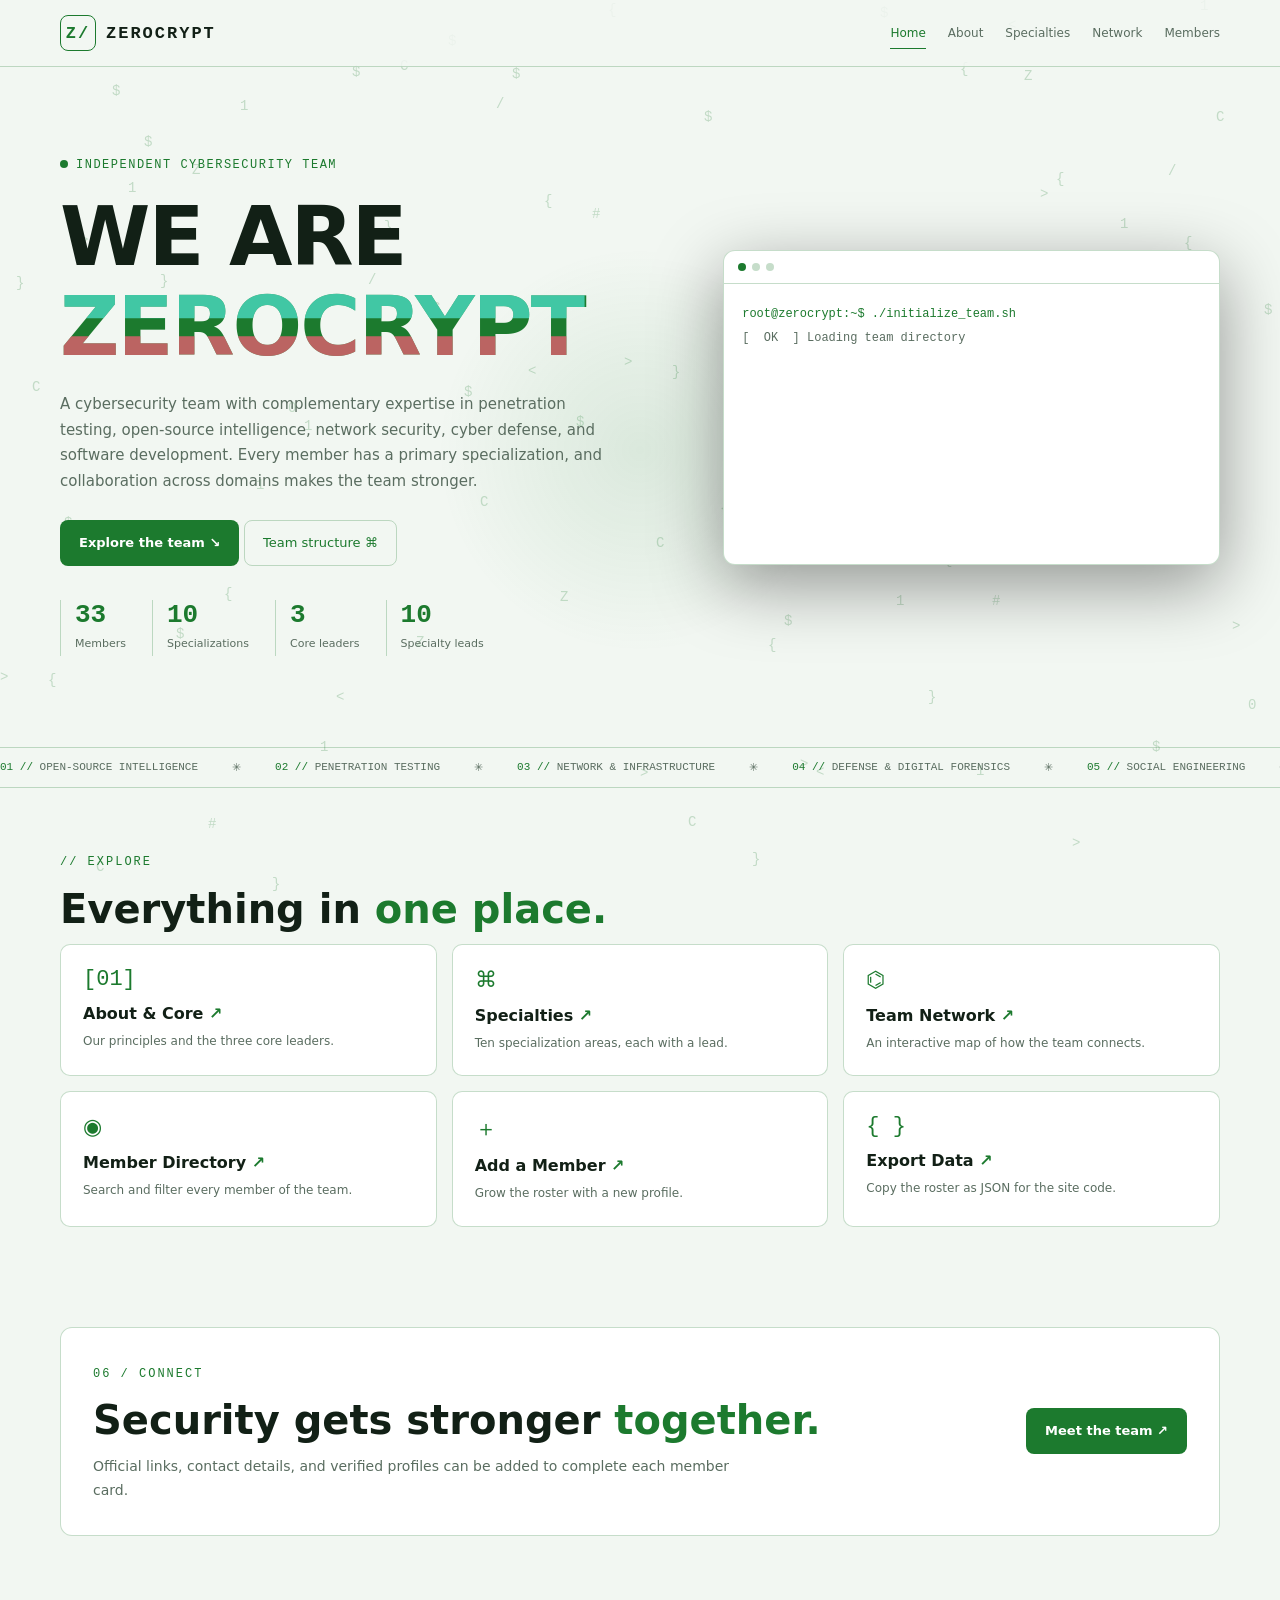
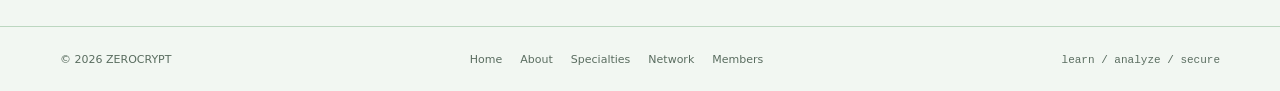
==== commit 8e82e637: "Add files via upload" ====
--- a/index.html
+++ b/index.html
@@ -1,1544 +1,32 @@
-
 <!DOCTYPE html>
-<html lang="en">
-<head>
-<meta charset="UTF-8">
-<meta name="viewport" content="width=device-width, initial-scale=1.0">
-<meta name="theme-color" content="#070b09">
+<html lang="en"><head><meta charset="UTF-8"><meta name="viewport" content="width=device-width, initial-scale=1, viewport-fit=cover">
 <meta name="description" content="ZEROCRYPT | Cybersecurity Research and Security Team">
-<title>ZEROCRYPT | Cyber Intelligence</title>
-
-<style>
-:root {
-  --bg: #070b09;
-  --panel: #0c120f;
-  --panel2: #101913;
-  --green: #9dff65;
-  --green2: #52e878;
-  --text: #e8f3e9;
-  --muted: #819287;
-  --border: rgba(157,255,101,.15);
-  --glow: 0 0 35px rgba(125,255,91,.09);
-}
-
-* { box-sizing: border-box; margin: 0; padding: 0; }
-
-html { scroll-behavior: smooth; scroll-padding-top: 90px; }
-
-body {
-  background:
-    radial-gradient(ellipse at 15% 5%, rgba(43,112,54,.13), transparent 35%),
-    radial-gradient(ellipse at 90% 45%, rgba(24,98,60,.09), transparent 35%),
-    var(--bg);
-  color: var(--text);
-  font-family: Arial, Helvetica, sans-serif;
-  line-height: 1.8;
-  overflow-x: hidden;
-}
-
-body::before {
-  content: "";
-  position: fixed;
-  inset: 0;
-  pointer-events: none;
-  z-index: -1;
-  background-image:
-    linear-gradient(rgba(157,255,101,.025) 1px, transparent 1px),
-    linear-gradient(90deg, rgba(157,255,101,.025) 1px, transparent 1px);
-  background-size: 44px 44px;
-  mask-image: linear-gradient(to bottom, black, transparent 85%);
-}
-
-a { color: inherit; text-decoration: none; }
-button, input, select { font: inherit; }
-button { cursor: pointer; }
-::selection { background: var(--green); color: #061006; }
-
-.container { width: min(1160px, calc(100% - 40px)); margin: auto; }
-.english { font-family: Consolas, "Courier New", monospace; }
-.green { color: var(--green); }
-.muted { color: var(--muted); }
-
-.section { padding: 100px 0; }
-.section-head { margin-bottom: 35px; }
-
-.eyebrow {
-  display: inline-flex;
-  align-items: center;
-  gap: 9px;
-  color: var(--green);
-  font: 12px Consolas, monospace;
-  letter-spacing: 2px;
-}
-
-.eyebrow::before {
-  content: "";
-  width: 22px;
-  height: 1px;
-  background: var(--green);
-}
-
-.section-title {
-  font-size: clamp(27px, 4vw, 42px);
-  line-height: 1.5;
-  margin: 10px 0;
-}
-
-.section-desc {
-  color: var(--muted);
-  max-width: 700px;
-  font-size: 14px;
-}
-
-.btn {
-  display: inline-flex;
-  align-items: center;
-  justify-content: center;
-  gap: 10px;
-  padding: 12px 20px;
-  border: 1px solid var(--border);
-  border-radius: 7px;
-  color: var(--green);
-  background: rgba(157,255,101,.045);
-  transition: .25s;
-  font-size: 13px;
-}
-
-.btn:hover {
-  background: var(--green);
-  color: #071007;
-  box-shadow: 0 0 25px #9dff6530;
-  transform: translateY(-2px);
-}
-
-.btn.primary { background: var(--green); color: #071007; font-weight: bold; }
-.btn.primary:hover { background: #c1ffa0; }
-
-.tag {
-  display: inline-block;
-  border: 1px solid var(--border);
-  border-radius: 4px;
-  padding: 3px 9px;
-  font: 11px Consolas, monospace;
-  color: var(--green);
-}
-
-.dot {
-  width: 7px;
-  height: 7px;
-  background: var(--green);
-  border-radius: 50%;
-  display: inline-block;
-  box-shadow: 0 0 12px var(--green);
-}
-
-/* Navigation */
-
-.nav-wrap {
-  position: sticky;
-  top: 0;
-  z-index: 50;
-  background: rgba(7,11,9,.88);
-  backdrop-filter: blur(18px);
-  border-bottom: 1px solid var(--border);
-}
-
-nav {
-  min-height: 72px;
-  display: flex;
-  align-items: center;
-  justify-content: space-between;
-  gap: 20px;
-}
-
-.brand {
-  display: flex;
-  align-items: center;
-  gap: 11px;
-  direction: ltr;
-  flex-shrink: 0;
-}
-
-.brand-mark {
-  width: 37px;
-  height: 37px;
-  border: 1px solid var(--green);
-  border-radius: 8px;
-  display: grid;
-  place-items: center;
-  color: var(--green);
-  font: bold 17px Consolas, monospace;
-  box-shadow: inset 0 0 15px #9dff6510, 0 0 18px #9dff6510;
-}
-
-.brand-name {
-  font: bold 18px Consolas, monospace;
-  letter-spacing: 2px;
-}
-
-.brand-name small {
-  display: block;
-  font: 9px Consolas, monospace;
-  color: var(--muted);
-  letter-spacing: 3px;
-}
-
-.nav-links { display: flex; gap: 22px; align-items: center; }
-
-.nav-links a {
-  font-size: 12px;
-  color: #a5b5a9;
-  transition: .2s;
-}
-
-.nav-links a:hover { color: var(--green); }
-
-.nav-right { display: flex; align-items: center; gap: 10px; }
-
-.menu-toggle {
-  display: none;
-  background: none;
-  color: var(--green);
-  border: 1px solid var(--border);
-  padding: 6px 11px;
-  border-radius: 5px;
-}
-
-/* Hero */
-
-.hero {
-  min-height: 690px;
-  display: flex;
-  align-items: center;
-  padding: 90px 0 70px;
-}
-
-.hero-grid {
-  display: grid;
-  grid-template-columns: 1.12fr .88fr;
-  gap: 65px;
-  align-items: center;
-}
-
-.hero-kicker {
-  display: flex;
-  align-items: center;
-  gap: 10px;
-  color: var(--green);
-  font: 12px Consolas, monospace;
-  letter-spacing: 1.3px;
-  margin-bottom: 24px;
-}
-
-.hero h1 {
-  font-size: clamp(44px, 7vw, 82px);
-  line-height: 1.12;
-  letter-spacing: -2px;
-  margin-bottom: 23px;
-}
-
-.hero h1 .accent {
-  color: var(--green);
-  text-shadow: 0 0 40px #9dff6525;
-}
-
-.hero p {
-  max-width: 590px;
-  color: #9bac9f;
-  font-size: 15px;
-  line-height: 2;
-}
-
-.hero-actions { display: flex; gap: 12px; flex-wrap: wrap; margin-top: 30px; }
-.hero-meta { display: flex; gap: 25px; flex-wrap: wrap; margin-top: 37px; }
-
-.meta-item { border-left: 1px solid var(--border); padding-left: 14px; }
-
-.meta-item strong {
-  display: block;
-  color: var(--green);
-  font: 20px Consolas, monospace;
-}
-
-.meta-item span { font-size: 11px; color: var(--muted); }
-
-/* Terminal */
-
-.terminal {
-  border: 1px solid rgba(157,255,101,.25);
-  border-radius: 12px;
-  overflow: hidden;
-  background: linear-gradient(145deg, #0d1710, #080d0a);
-  box-shadow: 0 25px 100px #0008, var(--glow);
-  direction: ltr;
-  transform: perspective(1000px) rotateY(3deg);
-}
-
-.terminal-top {
-  display: flex;
-  align-items: center;
-  justify-content: space-between;
-  padding: 13px 16px;
-  border-bottom: 1px solid var(--border);
-  background: #ffffff03;
-}
-
-.terminal-title { font: 11px Consolas, monospace; color: #a8bbaa; }
-.window-dots { display: flex; gap: 5px; }
-.window-dots i { width: 7px; height: 7px; background: #334539; border-radius: 50%; }
-.window-dots i:first-child { background: var(--green); }
-
-.terminal-body {
-  padding: 24px 20px;
-  font: 12px/2.4 Consolas, monospace;
-  color: #a5b8a8;
-  min-height: 300px;
-}
-
-.terminal-body .prompt { color: var(--green); }
-.terminal-body .dim { color: #617a66; }
-.terminal-body .success { color: #9dff65; }
-
-.terminal-rule { height: 1px; background: var(--border); margin: 17px 0; }
-
-.term-status {
-  display: flex;
-  justify-content: space-between;
-  font-size: 10px;
-  color: #7f9684;
-  gap: 8px;
-  flex-wrap: wrap;
-}
-
-.cursor {
-  display: inline-block;
-  width: 7px;
-  height: 13px;
-  background: var(--green);
-  vertical-align: middle;
-  animation: blink 1s steps(2) infinite;
-}
-
-@keyframes blink { 50% { opacity: 0; } }
-
-/* Scrolling ticker */
-
-.ticker { overflow: hidden; border-block: 1px solid var(--border); background: #9dff6505; }
-
-.ticker-track {
-  display: flex;
-  gap: 35px;
-  width: max-content;
-  padding: 14px 0;
-  animation: scroll 32s linear infinite;
-}
-
-.ticker span { font: 11px Consolas, monospace; color: #91a596; white-space: nowrap; }
-.ticker b { color: var(--green); font-weight: normal; }
-
-@keyframes scroll { to { transform: translateX(-50%); } }
-
-/* Principles */
-
-.principles { display: grid; grid-template-columns: repeat(3, 1fr); gap: 16px; }
-
-.principle {
-  border: 1px solid var(--border);
-  border-radius: 9px;
-  padding: 25px;
-  background: linear-gradient(140deg, #111b13a8, #0a100c);
-  transition: .25s;
-}
-
-.principle:hover { border-color: #9dff6555; transform: translateY(-4px); }
-
-.principle-icon {
-  width: 39px;
-  height: 39px;
-  display: grid;
-  place-items: center;
-  border: 1px solid var(--border);
-  border-radius: 7px;
-  color: var(--green);
-  font: 15px Consolas, monospace;
-  margin-bottom: 17px;
-}
-
-.principle h3 { font-size: 16px; margin-bottom: 8px; }
-.principle p { font-size: 12px; color: var(--muted); }
-
-/* Core team */
-
-.core-panel {
-  border: 1px solid var(--border);
-  border-radius: 12px;
-  padding: 25px;
-  background: linear-gradient(120deg, #101a12, #0a100c);
-  margin-bottom: 30px;
-}
-
-.core-head {
-  display: flex;
-  justify-content: space-between;
-  align-items: center;
-  gap: 15px;
-  flex-wrap: wrap;
-  margin-bottom: 20px;
-}
-
-.core-head h3 { font-size: 18px; }
-.core-grid { display: grid; grid-template-columns: repeat(3, 1fr); gap: 13px; }
-
-.core-person {
-  padding: 18px;
-  border: 1px solid var(--border);
-  border-radius: 8px;
-  background: #080e0a;
-  position: relative;
-  overflow: hidden;
-}
-
-.core-person::after {
-  content: "";
-  position: absolute;
-  width: 75px;
-  height: 75px;
-  right: -25px;
-  bottom: -35px;
-  border-radius: 50%;
-  background: #9dff650a;
-}
-
-.core-person .id { font: 11px Consolas, monospace; color: var(--green); }
-.core-person h4 { font-size: 16px; margin: 7px 0 3px; overflow-wrap: anywhere; }
-.core-person p { font-size: 11px; color: var(--muted); }
-
-/* Specialty cards */
-
-.specialty-map { display: grid; grid-template-columns: repeat(3, 1fr); gap: 15px; }
-
-.spec-card {
-  border: 1px solid var(--border);
-  border-radius: 9px;
-  padding: 21px;
-  background: #0b120e;
-  position: relative;
-  transition: .25s;
-  overflow: hidden;
-}
-
-.spec-card:hover { border-color: #9dff6566; box-shadow: var(--glow); }
-
-.spec-top { display: flex; align-items: center; justify-content: space-between; gap: 8px; }
-.spec-symbol { font: 24px Consolas, monospace; color: var(--green); }
-.spec-card h3 { font-size: 16px; margin: 10px 0 5px; }
-.spec-card > p { font-size: 12px; color: var(--muted); min-height: 48px; }
-
-.spec-members { display: flex; flex-wrap: wrap; gap: 7px; margin-top: 15px; }
-
-.spec-member {
-  font-size: 11px;
-  border: 1px solid #ffffff12;
-  border-radius: 4px;
-  padding: 5px 8px;
-  color: #bdcdbf;
-}
-
-.spec-member.lead { border-color: #9dff6540; color: var(--green); }
-
-/* Team network */
-
-.network-box { border: 1px solid var(--border); border-radius: 12px; padding: 24px; background: #090f0b; overflow: hidden; }
-
-.network-caption {
-  display: flex;
-  justify-content: space-between;
-  align-items: center;
-  gap: 10px;
-  flex-wrap: wrap;
-  margin-bottom: 15px;
-}
-
-.network-caption p { font-size: 12px; color: var(--muted); }
-
-.network-canvas { position: relative; width: 100%; height: 380px; }
-
-.network-canvas svg { position: absolute; inset: 0; width: 100%; height: 100%; overflow: visible; }
-.network-canvas line { stroke: #4a7950; stroke-width: 1; opacity: .45; }
-.network-canvas line.core-link { stroke: #9dff65; stroke-width: 1.6; opacity: .65; }
-
-.node {
-  position: absolute;
-  transform: translate(-50%, -50%);
-  min-width: 94px;
-  padding: 10px 8px;
-  border: 1px solid #2b4a30;
-  border-radius: 8px;
-  background: #0d1710;
-  text-align: center;
-  z-index: 2;
-  transition: .25s;
-  box-shadow: 0 5px 20px #0005;
-}
-
-.node:hover { border-color: var(--green); box-shadow: 0 0 20px #9dff6520; z-index: 4; }
-
-.node strong { display: block; font: 11px Consolas, monospace; color: #d8e9da; }
-.node small { display: block; font-size: 9px; color: var(--muted); margin-top: 3px; }
-
-.node.main-node { border-color: var(--green); background: #142218; box-shadow: 0 0 25px #9dff6518; }
-.node.main-node strong { color: var(--green); }
-.node.special-node { border-color: #43664a; }
-
-.network-legend { display: flex; gap: 18px; flex-wrap: wrap; font-size: 11px; color: var(--muted); margin-top: 12px; }
-.network-legend span { display: flex; align-items: center; gap: 7px; }
-.legend-dot { width: 8px; height: 8px; border-radius: 50%; background: var(--green); }
-.legend-dot.member { background: #486d4d; }
-
-/* Member directory */
-
-.directory-tools { display: flex; gap: 10px; flex-wrap: wrap; margin-bottom: 22px; }
-.search-wrap { position: relative; flex: 1; min-width: 220px; }
-
-.search-wrap input {
-  width: 100%;
-  height: 47px;
-  background: #0b120e;
-  border: 1px solid var(--border);
-  border-radius: 7px;
-  padding: 0 15px;
-  color: var(--text);
-  outline: none;
-  font-size: 13px;
-}
-
-.search-wrap input:focus { border-color: var(--green); }
-.search-wrap input::placeholder { color: #66796b; }
-
-.filter-select {
-  min-width: 155px;
-  background: #0b120e;
-  border: 1px solid var(--border);
-  border-radius: 7px;
-  color: var(--text);
-  padding: 0 12px;
-  outline: none;
-  font-size: 12px;
-}
-
-.filter-select option { background: #0b120e; }
-
-.results-line {
-  display: flex;
-  justify-content: space-between;
-  align-items: center;
-  gap: 10px;
-  margin-bottom: 18px;
-  color: var(--muted);
-  font-size: 11px;
-}
-
-.member-grid { display: grid; grid-template-columns: repeat(3, 1fr); gap: 15px; }
-
-.member-card {
-  border: 1px solid var(--border);
-  border-radius: 9px;
-  background: linear-gradient(145deg, #101811, #090e0b);
-  padding: 21px;
-  position: relative;
-  overflow: hidden;
-  transition: .25s;
-  min-width: 0;
-}
-
-.member-card:hover { transform: translateY(-4px); border-color: #9dff655c; box-shadow: 0 14px 40px #0003; }
-
-.member-card::before {
-  content: "";
-  position: absolute;
-  top: 0;
-  left: 0;
-  width: 55px;
-  height: 2px;
-  background: var(--green);
-  opacity: .8;
-}
-
-.member-card-top { display: flex; align-items: flex-start; justify-content: space-between; gap: 10px; }
-
-.avatar {
-  width: 48px;
-  height: 48px;
-  display: grid;
-  place-items: center;
-  flex-shrink: 0;
-  border: 1px solid #9dff6540;
-  border-radius: 8px;
-  background: #9dff650a;
-  color: var(--green);
-  font: 15px Consolas, monospace;
-}
-
-.member-id { font: 10px Consolas, monospace; color: var(--green); }
-
-.member-card h3 { font-size: 16px; margin: 13px 0 4px; overflow-wrap: anywhere; }
-.member-role { font-size: 11px; color: #a7b8aa; min-height: 24px; }
-.member-bio { font-size: 12px; color: var(--muted); margin-top: 13px; min-height: 100px; line-height: 1.9; }
-
-.member-tags { display: flex; gap: 6px; flex-wrap: wrap; margin-top: 14px; }
-
-.member-tags span {
-  font-size: 10px;
-  padding: 3px 7px;
-  border-radius: 4px;
-  background: #9dff6508;
-  border: 1px solid #9dff6517;
-  color: #b5c9b8;
-}
-
-.member-card-bottom {
-  display: flex;
-  justify-content: space-between;
-  align-items: center;
-  gap: 10px;
-  border-top: 1px solid #ffffff0d;
-  margin-top: 17px;
-  padding-top: 13px;
-}
-
-.member-card-bottom span { font-size: 10px; color: var(--muted); }
-
-.copy-btn {
-  border: 1px solid var(--border);
-  background: transparent;
-  color: var(--green);
-  padding: 5px 8px;
-  border-radius: 4px;
-  font: 10px Consolas, monospace;
-}
-
-.copy-btn:hover { background: #9dff6515; }
-
-.no-results {
-  grid-column: 1 / -1;
-  text-align: center;
-  border: 1px dashed var(--border);
-  padding: 45px;
-  color: var(--muted);
-  border-radius: 9px;
-}
-
-/* Contact section */
-
-.join-panel {
-  display: grid;
-  grid-template-columns: 1fr auto;
-  gap: 30px;
-  align-items: center;
-  border: 1px solid #9dff6533;
-  border-radius: 12px;
-  padding: 35px;
-  background: radial-gradient(ellipse at left, #9dff650c, transparent 55%), #0b120e;
-}
-
-.join-panel h3 { font-size: clamp(22px, 3vw, 30px); margin-bottom: 7px; }
-.join-panel p { color: var(--muted); font-size: 13px; max-width: 650px; }
-
-/* Footer */
-
-footer { border-top: 1px solid var(--border); padding: 28px 0; margin-top: 40px; }
-
-.footer-inner { display: flex; justify-content: space-between; align-items: center; gap: 20px; flex-wrap: wrap; }
-.footer-copy { font-size: 11px; color: var(--muted); }
-.footer-links { display: flex; gap: 18px; font-size: 11px; color: var(--muted); }
-.footer-links a:hover { color: var(--green); }
-
-.toast {
-  position: fixed;
-  bottom: 25px;
-  right: 25px;
-  z-index: 100;
-  background: #142218;
-  border: 1px solid var(--green);
-  color: var(--green);
-  padding: 11px 17px;
-  border-radius: 7px;
-  font-size: 12px;
-  opacity: 0;
-  transform: translateY(12px);
-  pointer-events: none;
-  transition: .25s;
-}
-
-.toast.show { opacity: 1; transform: translateY(0); }
-
-.reveal { opacity: 0; transform: translateY(18px); transition: opacity .6s, transform .6s; }
-.reveal.visible { opacity: 1; transform: translateY(0); }
-
-/* Responsive */
-
-@media (max-width: 900px) {
-  .hero-grid { grid-template-columns: 1fr; gap: 40px; }
-  .hero { min-height: auto; padding: 75px 0; }
-  .terminal { max-width: 650px; width: 100%; transform: none; }
-  .specialty-map, .member-grid { grid-template-columns: repeat(2, 1fr); }
-  .nav-links { gap: 13px; }
-  .network-canvas { height: 340px; }
-}
-
-@media (max-width: 650px) {
-  .container { width: calc(100% - 28px); }
-  .section { padding: 70px 0; }
-  .nav-wrap nav { min-height: 64px; }
-  .menu-toggle { display: block; }
-
-  .nav-links {
-    display: none;
-    position: absolute;
-    top: 64px;
-    left: 0;
-    right: 0;
-    padding: 18px 20px;
-    background: #080e0b;
-    border-bottom: 1px solid var(--border);
-    flex-direction: column;
-    align-items: stretch;
-    gap: 0;
-  }
-
-  .nav-links.open { display: flex; }
-  .nav-links a { padding: 10px 0; border-bottom: 1px solid #ffffff0b; }
-  .nav-right > .btn { display: none; }
-  .hero h1 { font-size: 48px; letter-spacing: -1px; }
-  .hero p { font-size: 13px; }
-  .hero-meta { gap: 15px; }
-
-  .principles, .core-grid, .specialty-map, .member-grid { grid-template-columns: 1fr; }
-
-  .principle { padding: 20px; }
-  .network-box { padding: 12px; }
-  .network-canvas { height: 300px; }
-  .node { min-width: 72px; padding: 7px 4px; }
-  .node strong { font-size: 9px; }
-  .node small { font-size: 8px; }
-
-  .join-panel { grid-template-columns: 1fr; padding: 25px; }
-  .filter-select { flex: 1; height: 44px; }
-  .search-wrap { flex-basis: 100%; }
-  .member-bio { min-height: 0; }
-  .terminal-body { font-size: 11px; padding: 17px 13px; }
-}
-
-@media (prefers-reduced-motion: reduce) {
-  *, *::before, *::after {
-    animation-duration: .01ms !important;
-    animation-iteration-count: 1 !important;
-    scroll-behavior: auto !important;
-    transition-duration: .01ms !important;
-  }
-  .reveal { opacity: 1; transform: none; }
-}
-</style>
-</head>
-
-<body>
-
-<div class="nav-wrap">
-  <nav class="container">
-    <a href="#home" class="brand" aria-label="ZEROCRYPT home">
-      <span class="brand-mark">Z/</span>
-      <span class="brand-name">ZEROCRYPT<small>CYBER INTELLIGENCE</small></span>
-    </a>
-
-    <div class="nav-links" id="navLinks">
-      <a href="#about">About</a>
-      <a href="#core">Core Team</a>
-      <a href="#specialties">Specialties</a>
-      <a href="#network">Team Network</a>
-      <a href="#members">Members</a>
-    </div>
-
-    <div class="nav-right">
-      <a class="btn" href="#members">Explore Members ↗</a>
-      <button class="menu-toggle" id="menuToggle" aria-label="Open navigation menu" aria-expanded="false">☰</button>
-    </div>
-  </nav>
+<title>Cyber Intelligence | ZEROCRYPT</title><link rel="stylesheet" href="style.css"></head>
+<body class="">
+<canvas id="rain" aria-hidden="true"></canvas>
+<header><nav class="wrap"><a href="index.html" class="brand"><span class="mark">Z/</span>ZEROCRYPT</a>
+<div class="links" id="links"><a href="index.html" class="act">Home</a><a href="about.html">About</a><a href="specialties.html">Specialties</a><a href="network.html">Network</a><a href="members.html">Members</a></div>
+<button id="menu" aria-label="Menu" aria-expanded="false">☰</button></nav><div id="prog"></div></header>
+<main>
+<section class="hero" id="home"><div class="wrap hg">
+<div>
+<div class="kick"><span class="dot"></span>INDEPENDENT CYBERSECURITY TEAM</div>
+<h1>WE ARE<br><span class="glitch" data-t="ZEROCRYPT">ZEROCRYPT</span></h1>
+<p>A cybersecurity team with complementary expertise in penetration testing, open-source intelligence, network security, cyber defense, and software development. Every member has a primary specialization, and collaboration across domains makes the team stronger.</p>
+<a href="members.html" class="btn p">Explore the team ↘</a> <a href="network.html" class="btn">Team structure ⌘</a>
+<div class="stats">
+<div class="stat"><b data-c="members">0</b><span>Members</span></div>
+<div class="stat"><b data-c="specs">0</b><span>Specializations</span></div>
+<div class="stat"><b data-c="core">0</b><span>Core leaders</span></div>
+<div class="stat"><b data-c="leads">0</b><span>Specialty leads</span></div>
 </div>
-
-<main>
-
-<section class="hero" id="home">
-  <div class="container hero-grid">
-
-    <div>
-      <div class="hero-kicker"><span class="dot"></span> INDEPENDENT CYBERSECURITY TEAM</div>
-
-      <h1>WE ARE<br><span class="accent">ZEROCRYPT</span><br><span style="color:#e8f3e9">.</span></h1>
-
-      <p>
-        A cybersecurity team with complementary expertise in penetration testing,
-        open-source intelligence, network security, cyber defense, and software development.
-        Every member has a primary specialization, while collaboration across all domains
-        makes the team stronger.
-      </p>
-
-      <div class="hero-actions">
-        <a href="#members" class="btn primary">Explore The Team <span>↘</span></a>
-        <a href="#network" class="btn">View Team Structure <span>⌘</span></a>
-      </div>
-
-      <div class="hero-meta">
-        <div class="meta-item"><strong>13</strong><span>Listed Members</span></div>
-        <div class="meta-item"><strong>07</strong><span>Specialization Areas</span></div>
-        <div class="meta-item"><strong>01</strong><span>Connected Team</span></div>
-      </div>
-    </div>
-
-    <div class="terminal" aria-label="Decorative terminal">
-      <div class="terminal-top">
-        <div class="window-dots"><i></i><i></i><i></i></div>
-        <span class="terminal-title">zerocrypt@core: ~</span>
-        <span class="terminal-title">UTF-8</span>
-      </div>
-
-      <div class="terminal-body">
-        <div><span class="prompt">root@zerocrypt</span>:~$ ./initialize_team.sh</div>
-        <div class="dim">[  OK  ] Loading team directory...</div>
-        <div class="dim">[  OK  ] Mapping specialty domains...</div>
-        <div class="dim">[  OK  ] Linking collaborative nodes...</div>
-        <div class="success">[ READY ] ZEROCRYPT CORE INITIALIZED</div>
-        <div class="terminal-rule"></div>
-        <div><span class="prompt">root@zerocrypt</span>:~$ cat team.config</div>
-        <div>team_name = <span class="success">"ZEROCRYPT"</span></div>
-        <div>architecture = <span class="success">"collaborative"</span></div>
-        <div>specializations = <span class="success">7</span></div>
-        <div>members = <span class="success">13</span></div>
-        <div>mission = <span class="success">"learn / analyze / secure"</span></div>
-        <div class="terminal-rule"></div>
-        <div><span class="prompt">root@zerocrypt</span>:~$ <span class="cursor"></span></div>
-        <div class="term-status"><span>SECURITY RESEARCH</span><span>TEAM DIRECTORY: READY</span></div>
-      </div>
-    </div>
-
-  </div>
-</section>
-
-<div class="ticker" aria-hidden="true">
-  <div class="ticker-track">
-    <span><b>01 //</b> RED TEAM</span><span>✳</span>
-    <span><b>02 //</b> BLUE TEAM</span><span>✳</span>
-    <span><b>03 //</b> OSINT</span><span>✳</span>
-    <span><b>04 //</b> NETWORK SECURITY</span><span>✳</span>
-    <span><b>05 //</b> SOCIAL ENGINEERING</span><span>✳</span>
-    <span><b>06 //</b> MALWARE RESEARCH</span><span>✳</span>
-    <span><b>07 //</b> SOFTWARE DEVELOPMENT</span><span>✳</span>
-    <span><b>01 //</b> RED TEAM</span><span>✳</span>
-    <span><b>02 //</b> BLUE TEAM</span><span>✳</span>
-    <span><b>03 //</b> OSINT</span><span>✳</span>
-    <span><b>04 //</b> NETWORK SECURITY</span><span>✳</span>
-    <span><b>05 //</b> SOCIAL ENGINEERING</span><span>✳</span>
-    <span><b>06 //</b> MALWARE RESEARCH</span><span>✳</span>
-    <span><b>07 //</b> SOFTWARE DEVELOPMENT</span><span>✳</span>
-  </div>
 </div>
-
-<section class="section" id="about">
-  <div class="container">
-    <div class="section-head reveal">
-      <span class="eyebrow">01 / WHO WE ARE</span>
-      <h2 class="section-title">One Team. <span class="green">Multiple Perspectives.</span></h2>
-      <p class="section-desc">
-        Cybersecurity is more than a single skill. From understanding attack surfaces
-        to analyzing threats and developing software, every specialty contributes to
-        a larger security picture.
-      </p>
-    </div>
-
-    <div class="principles">
-      <article class="principle reveal">
-        <div class="principle-icon">[01]</div>
-        <h3>Analyze Before Acting</h3>
-        <p>Understanding the problem, collecting data, and examining evidence are the foundations of responsible security work.</p>
-      </article>
-
-      <article class="principle reveal">
-        <div class="principle-icon">[02]</div>
-        <h3>Complementary Expertise</h3>
-        <p>Members are presented by their primary specialties, while learning and collaboration continue across domains.</p>
-      </article>
-
-      <article class="principle reveal">
-        <div class="principle-icon">[03]</div>
-        <h3>Security With Responsibility</h3>
-        <p>Security knowledge should help identify risks, improve awareness, and build safer systems.</p>
-      </article>
-    </div>
-  </div>
-</section>
-
-<section class="section" id="core" style="padding-top:15px">
-  <div class="container">
-    <div class="section-head reveal">
-      <span class="eyebrow">02 / LEADERSHIP</span>
-      <h2 class="section-title">The <span class="green">ZEROCRYPT Core</span></h2>
-      <p class="section-desc">The leadership structure is based on the team information provided.</p>
-    </div>
-
-    <div class="core-panel reveal">
-      <div class="core-head">
-        <h3><span class="green">◈</span> Core Team</h3>
-        <span class="tag">3 CORE MEMBERS</span>
-      </div>
-
-      <div class="core-grid">
-        <article class="core-person">
-          <div class="id">ZC-001 / OVERALL LEAD</div>
-          <h4>nima keshavarz</h4>
-          <p>Overall Team Lead · Red Team</p>
-        </article>
-
-        <article class="core-person">
-          <div class="id">ZC-003 / SPECIALTY LEAD</div>
-          <h4>Ashkan Rayat</h4>
-          <p>Core Team · OSINT</p>
-        </article>
-
-        <article class="core-person">
-          <div class="id">ZC-002 / SPECIALTY LEAD</div>
-          <h4>armita keshavarz</h4>
-          <p>Core Team · Social Engineering</p>
-        </article>
-      </div>
-    </div>
-  </div>
-</section>
-
-<section class="section" id="specialties" style="padding-top:15px">
-  <div class="container">
-    <div class="section-head reveal">
-      <span class="eyebrow">03 / SPECIALIZATION MATRIX</span>
-      <h2 class="section-title">Specialization <span class="green">Matrix</span></h2>
-      <p class="section-desc">
-        Each specialty has a designated lead, with associated members listed alongside.
-        These categories represent primary expertise, not barriers to collaboration.
-      </p>
-    </div>
-
-    <div class="specialty-map">
-
-      <article class="spec-card reveal">
-        <div class="spec-top"><span class="spec-symbol">⌕</span><span class="tag">OSINT</span></div>
-        <h3>Open-Source Intelligence</h3>
-        <p>Collecting and analyzing information from accessible sources and digital traces.</p>
-        <div class="spec-members">
-          <span class="spec-member lead">Ashkan · Lead</span>
-          <span class="spec-member">Selena</span>
-          <span class="spec-member">Maede</span>
-        </div>
-      </article>
-
-      <article class="spec-card reveal">
-        <div class="spec-top"><span class="spec-symbol">⌘</span><span class="tag">RED TEAM</span></div>
-        <h3>Penetration Testing</h3>
-        <p>Assessing web and network security and identifying weaknesses within authorized environments.</p>
-        <div class="spec-members">
-          <span class="spec-member lead">Nima · Lead</span>
-          <span class="spec-member">Setare</span>
-          <span class="spec-member">Alireza</span>
-        </div>
-      </article>
-
-      <article class="spec-card reveal">
-        <div class="spec-top"><span class="spec-symbol">⌬</span><span class="tag">NETWORK</span></div>
-        <h3>Network & Infrastructure</h3>
-        <p>Networking technologies, infrastructure, and network equipment.</p>
-        <div class="spec-members">
-          <span class="spec-member lead">MMD CISCO · Lead</span>
-          <span class="spec-member">Taha</span>
-        </div>
-      </article>
-
-      <article class="spec-card reveal">
-        <div class="spec-top"><span class="spec-symbol">◉</span><span class="tag">BLUE TEAM</span></div>
-        <h3>Defense & Digital Forensics</h3>
-        <p>Security monitoring, incident analysis, and examination of digital evidence.</p>
-        <div class="spec-members">
-          <span class="spec-member lead">Mozhgan · Lead</span>
-          <span class="spec-member">Atosa</span>
-        </div>
-      </article>
-
-      <article class="spec-card reveal">
-        <div class="spec-top"><span class="spec-symbol">⌁</span><span class="tag">SOCIAL ENGINEERING</span></div>
-        <h3>Social Engineering</h3>
-        <p>Understanding human-centered security risks and improving security awareness.</p>
-        <div class="spec-members">
-          <span class="spec-member lead">Armita · Lead</span>
-        </div>
-      </article>
-
-      <article class="spec-card reveal">
-        <div class="spec-top"><span class="spec-symbol">⟁</span><span class="tag">MALWARE</span></div>
-        <h3>Malware Research</h3>
-        <p>A dedicated specialty focused on malware development and related security research.</p>
-        <div class="spec-members">
-          <span class="spec-member lead">Artemis · Lead</span>
-        </div>
-      </article>
-
-      <article class="spec-card reveal">
-        <div class="spec-top"><span class="spec-symbol">{ }</span><span class="tag">DEVELOPMENT</span></div>
-        <h3>Software Development</h3>
-        <p>Software development and programming support for the team's technical work.</p>
-        <div class="spec-members">
-          <span class="spec-member lead">Ali · Lead</span>
-        </div>
-      </article>
-
-    </div>
-  </div>
-</section>
-
-<section class="section" id="network" style="padding-top:15px">
-  <div class="container">
-    <div class="section-head reveal">
-      <span class="eyebrow">04 / TEAM TOPOLOGY</span>
-      <h2 class="section-title">One Network. <span class="green">No Isolated Islands.</span></h2>
-      <p class="section-desc">
-        This conceptual map illustrates connections between the core team and specialist domains.
-        Lines represent team collaboration, not necessarily direct reporting relationships.
-      </p>
-    </div>
-
-    <div class="network-box reveal">
-      <div class="network-caption">
-        <p>Team members and primary specialties</p>
-        <span class="tag">TEAM MAP / CONCEPTUAL</span>
-      </div>
-
-      <div class="network-canvas" id="networkCanvas">
-        <svg id="networkLines" aria-hidden="true"></svg>
-
-        <div class="node main-node" style="left:50%;top:13%">
-          <strong>NIMA</strong><small>OVERALL LEAD</small>
-        </div>
-
-        <div class="node main-node" style="left:27%;top:31%">
-          <strong>ASHKAN</strong><small>OSINT LEAD</small>
-        </div>
-
-        <div class="node main-node" style="left:73%;top:31%">
-          <strong>ARMITA</strong><small>SOCIAL ENG.</small>
-        </div>
-
-        <div class="node special-node" style="left:12%;top:56%">
-          <strong>OSINT</strong><small>3 MEMBERS</small>
-        </div>
-
-        <div class="node special-node" style="left:36%;top:56%">
-          <strong>RED TEAM</strong><small>3 MEMBERS</small>
-        </div>
-
-        <div class="node special-node" style="left:64%;top:56%">
-          <strong>NETWORK</strong><small>2 MEMBERS</small>
-        </div>
-
-        <div class="node special-node" style="left:88%;top:56%">
-          <strong>BLUE TEAM</strong><small>2 MEMBERS</small>
-        </div>
-
-        <div class="node" style="left:24%;top:83%">
-          <strong>MALWARE</strong><small>ARTEMIS</small>
-        </div>
-
-        <div class="node" style="left:50%;top:83%">
-          <strong>DEVELOPMENT</strong><small>ALI</small>
-        </div>
-
-        <div class="node" style="left:76%;top:83%">
-          <strong>NETWORK+</strong><small>SHARED SKILLS</small>
-        </div>
-      </div>
-
-      <div class="network-legend">
-        <span><i class="legend-dot"></i> Core team / leadership</span>
-        <span><i class="legend-dot member"></i> Specialist domain</span>
-      </div>
-    </div>
-  </div>
-</section>
-
-<section class="section" id="members" style="padding-top:15px">
-  <div class="container">
-    <div class="section-head reveal">
-      <span class="eyebrow">05 / MEMBER DIRECTORY</span>
-      <h2 class="section-title">Meet the <span class="green">Team</span></h2>
-      <p class="section-desc">
-        Explore each member's role, primary specialty, and professional profile.
-        Bios are based on the information provided, without invented certifications,
-        work history, projects, or achievements.
-      </p>
-    </div>
-
-    <div class="directory-tools reveal">
-      <div class="search-wrap">
-        <input id="memberSearch" type="search"
-          placeholder="Search names, IDs, roles, or specialties..."
-          aria-label="Search team members">
-      </div>
-
-      <select class="filter-select" id="roleFilter" aria-label="Filter by role">
-        <option value="all">All Roles</option>
-        <option value="lead">Team Leads</option>
-        <option value="member">Members</option>
-        <option value="core">Core Team</option>
-      </select>
-
-      <select class="filter-select" id="specialtyFilter" aria-label="Filter by specialty">
-        <option value="all">All Specialties</option>
-        <option value="osint">OSINT</option>
-        <option value="red">Red Team / Pentest</option>
-        <option value="network">Network</option>
-        <option value="blue">Blue Team / Forensics</option>
-        <option value="social">Social Engineering</option>
-        <option value="malware">Malware</option>
-        <option value="programmer">Programming</option>
-      </select>
-    </div>
-
-    <div class="results-line">
-      <span id="resultCount">13 members</span>
-      <span class="english">DIRECTORY STATUS: <span class="green">INDEXED</span></span>
-    </div>
-
-    <div class="member-grid" id="memberGrid" aria-live="polite"></div>
-  </div>
-</section>
-
-<section class="section" style="padding-top:15px">
-  <div class="container">
-    <div class="join-panel reveal">
-      <div>
-        <span class="eyebrow">06 / CONNECT</span>
-        <h3>Security Gets Stronger <span class="green">Together.</span></h3>
-        <p>
-          This website is the digital directory for ZEROCRYPT. Official links,
-          public contact details, publishable work samples, and verified member
-          information can be added to complete each profile.
-        </p>
-      </div>
-
-      <a href="#home" class="btn primary">Back to Top ↑</a>
-    </div>
-  </div>
-</section>
-
+<div class="term"><div class="tt"><i></i><i></i><i></i></div><div id="tb" aria-label="Decorative terminal"></div></div>
+</div></section><div class="ticker" aria-hidden="true"><div class="track" id="track"></div></div><section style="padding-top:60px"><div class="wrap"><div class="rv"><span class="eyebrow">// EXPLORE</span><h2>Everything in <span class="g">one place.</span></h2></div><div class="grid g3"><a class="card tile rv" href="about.html"><div class="ico">[01]</div><h3>About &amp; Core <span class="arr g">↗</span></h3><p>Our principles and the three core leaders.</p></a><a class="card tile rv" href="specialties.html"><div class="ico">⌘</div><h3>Specialties <span class="arr g">↗</span></h3><p>Ten specialization areas, each with a lead.</p></a><a class="card tile rv" href="network.html"><div class="ico">⌬</div><h3>Team Network <span class="arr g">↗</span></h3><p>An interactive map of how the team connects.</p></a><a class="card tile rv" href="members.html"><div class="ico">◉</div><h3>Member Directory <span class="arr g">↗</span></h3><p>Search and filter every member of the team.</p></a><a class="card tile rv" href="members.html"><div class="ico">＋</div><h3>Add a Member <span class="arr g">↗</span></h3><p>Grow the roster with a new profile.</p></a><a class="card tile rv" href="members.html"><div class="ico">{ }</div><h3>Export Data <span class="arr g">↗</span></h3><p>Copy the roster as JSON for the site code.</p></a></div></div></section><section style="padding-top:10px"><div class="wrap"><div class="join rv">
+<div><span class="eyebrow">06 / CONNECT</span><h2>Security gets stronger <span class="g">together.</span></h2><p class="desc" style="margin:0">Official links, contact details, and verified profiles can be added to complete each member card.</p></div>
+<a href="members.html" class="btn p">Meet the team ↗</a></div></div></section>
 </main>
-
-<footer>
-  <div class="container footer-inner">
-    <a href="#home" class="brand">
-      <span class="brand-mark">Z/</span>
-      <span class="brand-name">ZEROCRYPT<small>CYBER INTELLIGENCE</small></span>
-    </a>
-
-    <p class="footer-copy">© <span id="year"></span> ZEROCRYPT · Built for team presentation</p>
-
-    <div class="footer-links">
-      <a href="#about">About</a>
-      <a href="#members">Members</a>
-      <a href="#network">Structure</a>
-    </div>
-  </div>
-</footer>
-
-<div class="toast" id="toast" role="status" aria-live="polite"></div>
-
-<script>
-"use strict";
-
-const members = [
-  {
-    id: "ZC-001",
-    name: "nima keshavarz",
-    initials: "NK",
-    role: "Team Lead · ZEROCRYPT",
-    roleType: "lead",
-    core: true,
-    specialty: "red",
-    specialtyLabel: "Red Team / Pentest",
-    tags: ["Red Team", "Web Security", "Network Security"],
-    bio: "Overall leader of ZEROCRYPT, with a primary focus on web and network penetration testing. His team activities center on security assessment and identifying weaknesses within authorized environments."
-  },
-  {
-    id: "ZC-002",
-    name: "armita keshavarz",
-    initials: "AK",
-    role: "Team Lead · Social Engineering",
-    roleType: "lead",
-    core: true,
-    specialty: "social",
-    specialtyLabel: "Social Engineering",
-    tags: ["Social Engineering", "Web Pentest", "Network"],
-    bio: "Leads the social engineering domain, with additional involvement in web and network penetration testing and network programming. Her focus connects human-centered security risks with technical assessment."
-  },
-  {
-    id: "ZC-003",
-    name: "Ashkan Rayat",
-    initials: "AR",
-    role: "Team Lead · OSINT",
-    roleType: "lead",
-    core: true,
-    specialty: "osint",
-    specialtyLabel: "OSINT",
-    tags: ["OSINT", "Network", "Infrastructure"],
-    bio: "Core team member and OSINT lead, working across information gathering and analysis, network programming, and the security assessment of networks and infrastructure."
-  },
-  {
-    id: "ZC-004",
-    name: "MMD CISCO",
-    initials: "MC",
-    role: "Team Lead · Network",
-    roleType: "lead",
-    core: false,
-    specialty: "network",
-    specialtyLabel: "MikroTik / Cisco",
-    tags: ["Network Engineering", "MikroTik", "Cisco"],
-    bio: "Leads the networking domain, focusing on network engineering and MikroTik and Cisco technologies. This profile reflects the networking expertise identified by the team."
-  },
-  {
-    id: "ZC-005",
-    name: "artemis khani",
-    initials: "AK",
-    role: "Team Lead · Malware",
-    roleType: "lead",
-    core: false,
-    specialty: "malware",
-    specialtyLabel: "Malware Development",
-    tags: ["Malware", "Security Research"],
-    bio: "Leads the team's malware specialty, with a stated focus on malware development. Further details about research projects, tools, and defensive analysis work have not yet been provided."
-  },
-  {
-    id: "ZC-006",
-    name: "atosa salehi",
-    initials: "AS",
-    role: "Member · Blue Team",
-    roleType: "member",
-    core: false,
-    specialty: "blue",
-    specialtyLabel: "Blue Team / Monitoring",
-    tags: ["Blue Team", "Monitoring", "Defensive Security"],
-    bio: "Blue Team member focused on security monitoring and operational visibility. Her primary area involves observing and monitoring security conditions alongside the team's other specialties."
-  },
-  {
-    id: "ZC-007",
-    name: "setare mohamadi",
-    initials: "SM",
-    role: "Member · Pentest",
-    roleType: "member",
-    core: false,
-    specialty: "red",
-    specialtyLabel: "Red Team / Pentest",
-    tags: ["Penetration Testing", "Security Assessment"],
-    bio: "Penetration testing team member focused on security assessments and identifying potential vulnerabilities within authorized scopes. Specific tools and project experience have not yet been documented."
-  },
-  {
-    id: "ZC-008",
-    name: "selena saberi",
-    initials: "SS",
-    role: "Member · OSINT",
-    roleType: "member",
-    core: false,
-    specialty: "osint",
-    specialtyLabel: "OSINT",
-    tags: ["OSINT", "Information Gathering"],
-    bio: "OSINT team member focused on gathering information from accessible sources and organizing data for analysis. Her primary specialty complements the work of the team's other intelligence members."
-  },
-  {
-    id: "ZC-009",
-    name: "taha bahrami",
-    initials: "TB",
-    role: "Member · Network",
-    roleType: "member",
-    core: false,
-    specialty: "network",
-    specialtyLabel: "Network / MikroTik",
-    tags: ["Network", "MikroTik"],
-    bio: "Network team member specializing in MikroTik and networking technologies. His primary expertise contributes to the team's broader infrastructure and network activities."
-  },
-  {
-    id: "ZC-010",
-    name: "ali asghari",
-    initials: "AA",
-    role: "Team Lead · Programmer",
-    roleType: "lead",
-    core: false,
-    specialty: "programmer",
-    specialtyLabel: "Programming",
-    tags: ["Software Development", "Programming"],
-    bio: "Leads the programming domain, with responsibility for the team's software development specialty. Programming languages, tools, and individual projects can be added once confirmed."
-  },
-  {
-    id: "ZC-011",
-    name: "alireza safar",
-    initials: "AS",
-    role: "Member · Red Team",
-    roleType: "member",
-    core: false,
-    specialty: "red",
-    specialtyLabel: "Penetration Testing",
-    tags: ["Pentest", "Security Assessment"],
-    bio: "Red Team member focused on penetration testing and assessing potential security weaknesses. His activities are intended to complement the work of the team's other specialties in authorized assessments."
-  },
-  {
-    id: "ZC-012",
-    name: "mozhgan afshar",
-    initials: "MA",
-    role: "Team Lead · Blue Team",
-    roleType: "lead",
-    core: false,
-    specialty: "blue",
-    specialtyLabel: "Blue Team / Forensics",
-    tags: ["Blue Team", "Digital Forensics", "Monitoring"],
-    bio: "Leads the Blue Team domain, with a focus on cyber defense and digital forensics. Her stated specialty includes security incident examination and the analysis of digital evidence."
-  },
-  {
-    id: "ZC-013",
-    name: "maede alizadeh",
-    initials: "MA",
-    role: "Member · OSINT",
-    roleType: "member",
-    core: false,
-    specialty: "osint",
-    specialtyLabel: "OSINT / Digital Tracking",
-    tags: ["OSINT", "Information Analysis"],
-    bio: "OSINT team member focused on information gathering and tracing digital leads within lawful and authorized boundaries. Her work complements the team's wider intelligence analysis activities."
-  }
-];
-
-const grid = document.getElementById("memberGrid");
-const searchInput = document.getElementById("memberSearch");
-const roleFilter = document.getElementById("roleFilter");
-const specialtyFilter = document.getElementById("specialtyFilter");
-const resultCount = document.getElementById("resultCount");
-const toast = document.getElementById("toast");
-
-function escapeHTML(value) {
-  return String(value).replace(/[&<>"']/g, char => ({
-    "&": "&amp;",
-    "<": "&lt;",
-    ">": "&gt;",
-    '"': "&quot;",
-    "'": "&#039;"
-  })[char]);
-}
-
-function renderMembers() {
-  const query = searchInput.value.trim().toLowerCase();
-  const role = roleFilter.value;
-  const specialty = specialtyFilter.value;
-
-  const filtered = members.filter(member => {
-    const searchable = [
-      member.id,
-      member.name,
-      member.role,
-      member.specialtyLabel,
-      member.bio,
-      ...member.tags
-    ].join(" ").toLowerCase();
-
-    const matchesQuery = searchable.includes(query);
-
-    const matchesRole =
-      role === "all" ||
-      (role === "lead" && member.roleType === "lead") ||
-      (role === "member" && member.roleType === "member") ||
-      (role === "core" && member.core);
-
-    const matchesSpecialty =
-      specialty === "all" || member.specialty === specialty;
-
-    return matchesQuery && matchesRole && matchesSpecialty;
-  });
-
-  resultCount.textContent = `${filtered.length} of ${members.length} members`;
-
-  if (!filtered.length) {
-    grid.innerHTML = `
-      <div class="no-results">
-        No matching members found.
-        <br>
-        <span class="muted">Try changing your search or filters.</span>
-      </div>`;
-    return;
-  }
-
-  grid.innerHTML = filtered.map(member => `
-    <article class="member-card">
-      <div class="member-card-top">
-        <div class="avatar">${escapeHTML(member.initials)}</div>
-        <div style="text-align:right">
-          <div class="member-id">${escapeHTML(member.id)}</div>
-          ${member.core ? '<span class="tag" style="margin-top:7px">CORE</span>' : ""}
-        </div>
-      </div>
-
-      <h3>${escapeHTML(member.name)}</h3>
-      <div class="member-role">${escapeHTML(member.role)}</div>
-      <p class="member-bio">${escapeHTML(member.bio)}</p>
-
-      <div class="member-tags">
-        ${member.tags.map(tag => `<span>${escapeHTML(tag)}</span>`).join("")}
-      </div>
-
-      <div class="member-card-bottom">
-        <span>${escapeHTML(member.specialtyLabel)}</span>
-        <button class="copy-btn" data-copy="${escapeHTML(member.id)}" type="button">
-          COPY ID ↗
-        </button>
-      </div>
-    </article>
-  `).join("");
-}
-
-function showToast(message) {
-  toast.textContent = message;
-  toast.classList.add("show");
-  clearTimeout(showToast.timer);
-  showToast.timer = setTimeout(() => toast.classList.remove("show"), 2200);
-}
-
-searchInput.addEventListener("input", renderMembers);
-roleFilter.addEventListener("change", renderMembers);
-specialtyFilter.addEventListener("change", renderMembers);
-
-grid.addEventListener("click", async event => {
-  const button = event.target.closest("[data-copy]");
-  if (!button) return;
-
-  const value = button.dataset.copy;
-
-  try {
-    if (navigator.clipboard && window.isSecureContext) {
-      await navigator.clipboard.writeText(value);
-    } else {
-      const area = document.createElement("textarea");
-      area.value = value;
-      area.style.position = "fixed";
-      area.style.opacity = "0";
-      document.body.appendChild(area);
-      area.select();
-
-      const copied = document.execCommand("copy");
-      area.remove();
-
-      if (!copied) throw new Error("Copy unavailable");
-    }
-
-    showToast(`Member ID ${value} copied`);
-  } catch (error) {
-    showToast(`Member ID: ${value}`);
-  }
-});
-
-const menuToggle = document.getElementById("menuToggle");
-const navLinks = document.getElementById("navLinks");
-
-menuToggle.addEventListener("click", () => {
-  const open = navLinks.classList.toggle("open");
-  menuToggle.setAttribute("aria-expanded", String(open));
-  menuToggle.textContent = open ? "✕" : "☰";
-});
-
-navLinks.querySelectorAll("a").forEach(link => {
-  link.addEventListener("click", () => {
-    navLinks.classList.remove("open");
-    menuToggle.setAttribute("aria-expanded", "false");
-    menuToggle.textContent = "☰";
-  });
-});
-
-document.getElementById("year").textContent = new Date().getFullYear();
-
-/* Draw connections between the visual network nodes. */
-function drawNetwork() {
-  const canvas = document.getElementById("networkCanvas");
-  const svg = document.getElementById("networkLines");
-
-  if (!canvas || !svg) return;
-
-  const nodes = [...canvas.querySelectorAll(".node")];
-  const rect = canvas.getBoundingClientRect();
-
-  if (!rect.width || !rect.height) return;
-
-  svg.setAttribute("viewBox", `0 0 ${rect.width} ${rect.height}`);
-  svg.innerHTML = "";
-
-  const centers = nodes.map(node => {
-    const box = node.getBoundingClientRect();
-
-    return {
-      x: box.left - rect.left + box.width / 2,
-      y: box.top - rect.top + box.height / 2
-    };
-  });
-
-  const links = [
-    [0, 1, true],
-    [0, 2, true],
-    [1, 3, false],
-    [1, 4, false],
-    [0, 4, false],
-    [0, 5, false],
-    [2, 6, false],
-    [0, 7, false],
-    [0, 8, false],
-    [0, 9, false],
-    [1, 2, true],
-    [4, 5, false],
-    [5, 6, false],
-    [7, 8, false],
-    [8, 9, false]
-  ];
-
-  links.forEach(([a, b, isCore]) => {
-    if (!centers[a] || !centers[b]) return;
-
-    const line = document.createElementNS("http://www.w3.org/2000/svg", "line");
-
-    line.setAttribute("x1", centers[a].x);
-    line.setAttribute("y1", centers[a].y);
-    line.setAttribute("x2", centers[b].x);
-    line.setAttribute("y2", centers[b].y);
-
-    if (isCore) line.setAttribute("class", "core-link");
-
-    svg.appendChild(line);
-  });
-}
-
-renderMembers();
-drawNetwork();
-
-window.addEventListener("resize", drawNetwork);
-
-if ("IntersectionObserver" in window) {
-  const observer = new IntersectionObserver(entries => {
-    entries.forEach(entry => {
-      if (entry.isIntersecting) {
-        entry.target.classList.add("visible");
-        observer.unobserve(entry.target);
-      }
-    });
-  }, { threshold: 0.08 });
-
-  document.querySelectorAll(".reveal").forEach(element => observer.observe(element));
-} else {
-  document.querySelectorAll(".reveal").forEach(element => element.classList.add("visible"));
-}
-</script>
-
-</body>
-</html>
+<footer><div class="wrap fi"><span>© <span id="yr"></span> ZEROCRYPT</span><div class="fl"><a href="index.html">Home</a><a href="about.html">About</a><a href="specialties.html">Specialties</a><a href="network.html">Network</a><a href="members.html">Members</a></div><span class="mono">learn / analyze / secure</span></div></footer>
+<div id="toast" role="status"></div>
+<script src="data.js"></script><script src="app.js"></script>
+</body></html>
--- a/style.css
+++ b/style.css
@@ -0,0 +1,118 @@
+
+:root{--bg:#070b09;--panel:#0c130f;--text:#e8f3e9;--muted:#8a9d90;--g:#9dff65;--g2:#52e878;--bd:rgba(157,255,101,.16);--ink:#061006;
+color-scheme:dark;box-sizing:border-box;padding-top:env(safe-area-inset-top,0px);padding-bottom:env(safe-area-inset-bottom,0px)}
+@media (prefers-color-scheme:light){:root:not([data-theme="dark"]){--bg:#f2f7f2;--panel:#fff;--text:#122016;--muted:#5a6d60;--g:#1c7a2e;--g2:#1c7a2e;--bd:rgba(28,122,46,.25);--ink:#fff;color-scheme:light}}
+*{box-sizing:border-box;margin:0;padding:0}
+html{scroll-behavior:smooth;scroll-padding-top:90px;height:100%}
+body{background:var(--bg);color:var(--text);font:15px/1.7 system-ui,Arial,sans-serif;overflow-x:hidden}
+#rain{position:fixed;inset:0;width:100%;height:100%;z-index:-1;opacity:.22;pointer-events:none}
+.mono{font-family:Consolas,"Courier New",monospace}
+.g{color:var(--g)}.m{color:var(--muted)}
+a{color:inherit;text-decoration:none}button,input,select,textarea{font:inherit;color:inherit}button{cursor:pointer}
+:focus-visible{outline:2px solid var(--g);outline-offset:2px}
+.wrap{width:min(1160px,calc(100% - 36px));margin:auto}
+section{padding:90px 0}
+.eyebrow{font:12px Consolas,monospace;letter-spacing:2px;color:var(--g)}
+h2{font-size:clamp(26px,4vw,40px);line-height:1.35;margin:8px 0}
+.desc{color:var(--muted);max-width:660px;font-size:14px;margin-bottom:30px}
+.btn{display:inline-flex;gap:8px;align-items:center;padding:11px 18px;border:1px solid var(--bd);border-radius:8px;background:transparent;color:var(--g);font-size:13px;transition:.25s}
+.btn:hover{background:var(--g);color:var(--ink);transform:translateY(-2px);box-shadow:0 0 24px color-mix(in srgb,var(--g) 35%,transparent)}
+.btn.p{background:var(--g);color:var(--ink);font-weight:700}
+.tag{border:1px solid var(--bd);border-radius:4px;padding:2px 8px;font:11px Consolas,monospace;color:var(--g)}
+header{position:sticky;top:env(safe-area-inset-top,0px);z-index:50;background:color-mix(in srgb,var(--bg) 85%,transparent);backdrop-filter:blur(16px);border-bottom:1px solid var(--bd)}
+nav{display:flex;align-items:center;justify-content:space-between;min-height:66px;gap:16px}
+.brand{display:flex;align-items:center;gap:10px;font:700 17px Consolas,monospace;letter-spacing:2px}
+.mark{width:36px;height:36px;border:1px solid var(--g);border-radius:8px;display:grid;place-items:center;color:var(--g);animation:pulse 3s infinite}
+@keyframes pulse{50%{box-shadow:0 0 22px color-mix(in srgb,var(--g) 45%,transparent)}}
+.links{display:flex;gap:22px}.links a{font-size:12px;color:var(--muted);transition:.2s}.links a:hover{color:var(--g)}
+#menu{display:none;background:none;border:1px solid var(--bd);color:var(--g);padding:5px 11px;border-radius:6px}
+#prog{position:absolute;left:0;bottom:-1px;height:2px;width:0;background:var(--g)}
+.hero{min-height:680px;display:flex;align-items:center;padding:70px 0}
+.hg{display:grid;grid-template-columns:1.1fr .9fr;gap:56px;align-items:center}
+.kick{font:12px Consolas,monospace;letter-spacing:1.5px;color:var(--g);margin-bottom:20px}
+.dot{display:inline-block;width:8px;height:8px;border-radius:50%;background:var(--g);margin-right:8px;animation:pulse 1.6s infinite}
+h1{font-size:clamp(44px,7vw,82px);line-height:1.1;letter-spacing:-2px;margin-bottom:20px}
+.glitch{color:var(--g);position:relative;display:inline-block}
+.glitch::before,.glitch::after{content:attr(data-t);position:absolute;inset:0;opacity:.7}
+.glitch::before{color:#52e8d8;animation:gl 4s infinite steps(1);clip-path:inset(0 0 60% 0)}
+.glitch::after{color:#ff5c7a;animation:gl 4s .15s infinite steps(1) reverse;clip-path:inset(60% 0 0 0)}
+@keyframes gl{0%,92%,100%{transform:none}94%{transform:translate(-3px,1px)}96%{transform:translate(3px,-1px)}98%{transform:translate(-2px,0)}}
+.hero p{color:var(--muted);max-width:560px;margin-bottom:26px}
+.stats{display:flex;gap:26px;flex-wrap:wrap;margin-top:34px}
+.stat{border-left:1px solid var(--bd);padding-left:14px}.stat b{display:block;font:700 26px Consolas,monospace;color:var(--g)}.stat span{font-size:11px;color:var(--muted)}
+.term{direction:ltr;border:1px solid var(--bd);border-radius:12px;background:var(--panel);overflow:hidden;box-shadow:0 20px 70px #0006;animation:float 6s ease-in-out infinite}
+@keyframes float{50%{transform:translateY(-8px)}}
+.tt{display:flex;gap:6px;padding:12px 14px;border-bottom:1px solid var(--bd)}.tt i{width:8px;height:8px;border-radius:50%;background:var(--bd)}.tt i:first-child{background:var(--g)}
+#tb{padding:18px;font:12px/2 Consolas,monospace;min-height:280px;color:var(--muted);white-space:pre-wrap}
+#tb .p{color:var(--g)}#tb .ok{color:var(--g2)}
+.cur{display:inline-block;width:7px;height:13px;background:var(--g);vertical-align:middle;animation:bl 1s steps(2) infinite}@keyframes bl{50%{opacity:0}}
+.ticker{overflow:hidden;border-block:1px solid var(--bd)}
+.track{display:flex;gap:34px;width:max-content;padding:13px 0;animation:sc 30s linear infinite}.track span{font:11px Consolas,monospace;color:var(--muted);white-space:nowrap}.track b{color:var(--g);font-weight:400}
+@keyframes sc{to{transform:translateX(-50%)}}
+.grid{display:grid;gap:15px}
+.g3{grid-template-columns:repeat(3,1fr)}
+.card{position:relative;border:1px solid var(--bd);border-radius:10px;padding:22px;background:var(--panel);overflow:hidden;transition:transform .25s,border-color .25s;min-width:0}
+.card::after{content:"";position:absolute;inset:0;pointer-events:none;opacity:0;transition:.3s;background:radial-gradient(260px circle at var(--mx,50%) var(--my,50%),color-mix(in srgb,var(--g) 14%,transparent),transparent 70%)}
+.card:hover{transform:translateY(-4px);border-color:color-mix(in srgb,var(--g) 50%,transparent)}.card:hover::after{opacity:1}
+.card h3{font-size:16px;margin:8px 0 4px;overflow-wrap:anywhere}.card p{font-size:12px;color:var(--muted)}
+.ico{font:22px Consolas,monospace;color:var(--g)}
+.chips{display:flex;flex-wrap:wrap;gap:6px;margin-top:12px}.chip{font-size:11px;padding:3px 8px;border:1px solid var(--bd);border-radius:4px;color:var(--muted)}.chip.lead{color:var(--g);border-color:color-mix(in srgb,var(--g) 40%,transparent)}
+.core{display:grid;grid-template-columns:repeat(3,1fr);gap:14px}
+.core .card .id{font:11px Consolas,monospace;color:var(--g)}
+#net{border:1px solid var(--bd);border-radius:12px;background:var(--panel);padding:10px}
+#net svg{width:100%;height:auto;display:block}
+#net line{stroke:var(--g);stroke-opacity:.35;stroke-dasharray:4 6;animation:fl 2.2s linear infinite;transition:.25s}
+@keyframes fl{to{stroke-dashoffset:-20}}
+#net .n{cursor:pointer;transition:opacity .25s}#net .dim{opacity:.15}
+#net circle{fill:var(--bg);stroke:var(--g);stroke-width:1.4}
+#net .mem circle{stroke-opacity:.6}
+#net text{fill:var(--text);font:10px Consolas,monospace;text-anchor:middle}
+#net .ctr circle{animation:pulse 3s infinite}
+.tools{display:flex;gap:10px;flex-wrap:wrap;margin-bottom:14px}
+.tools input,.tools select{background:var(--panel);border:1px solid var(--bd);border-radius:8px;height:44px;padding:0 14px;font-size:13px}
+.tools input{flex:1;min-width:200px}
+.fc{display:flex;gap:7px;flex-wrap:wrap;margin-bottom:16px}
+.fc button{background:none;border:1px solid var(--bd);border-radius:20px;padding:4px 13px;font-size:11px;color:var(--muted);transition:.2s}
+.fc button.on,.fc button:hover{background:var(--g);color:var(--ink);border-color:var(--g)}
+.rl{display:flex;justify-content:space-between;font-size:11px;color:var(--muted);margin-bottom:14px}
+.mc{animation:rise .5s both}@keyframes rise{from{opacity:0;transform:translateY(18px) scale(.97)}}
+.mc .top{display:flex;justify-content:space-between;gap:10px}
+.av{width:48px;height:48px;border:1px solid var(--bd);border-radius:10px;display:grid;place-items:center;font:15px Consolas,monospace;color:var(--g);background:color-mix(in srgb,var(--g) 7%,transparent)}
+.mc .bio{margin-top:10px;min-height:84px}
+.mc .bot{display:flex;justify-content:space-between;align-items:center;margin-top:14px;padding-top:12px;border-top:1px solid var(--bd);font-size:10px;color:var(--muted);gap:6px}
+.sm{background:none;border:1px solid var(--bd);border-radius:4px;color:var(--g);padding:4px 8px;font:10px Consolas,monospace}.sm:hover{background:var(--g);color:var(--ink)}
+.empty{grid-column:1/-1;text-align:center;border:1px dashed var(--bd);border-radius:10px;padding:40px;color:var(--muted)}
+dialog{margin:auto;width:min(480px,calc(100% - 28px));background:var(--panel);color:var(--text);border:1px solid var(--g);border-radius:12px;padding:24px}
+dialog::backdrop{background:#000a;backdrop-filter:blur(4px)}
+dialog label{display:block;font-size:12px;color:var(--muted);margin-top:12px}
+dialog input,dialog select,dialog textarea{width:100%;margin-top:4px;background:var(--bg);border:1px solid var(--bd);border-radius:7px;padding:9px 11px;font-size:13px}
+.row{display:flex;gap:10px;justify-content:flex-end;margin-top:18px}
+.join{display:flex;justify-content:space-between;align-items:center;gap:24px;flex-wrap:wrap;border:1px solid var(--bd);border-radius:12px;padding:32px;background:var(--panel)}
+footer{border-top:1px solid var(--bd);padding:24px 0;font-size:11px;color:var(--muted)}
+.fi{display:flex;justify-content:space-between;gap:14px;flex-wrap:wrap}
+#toast{position:fixed;right:20px;bottom:calc(20px + env(safe-area-inset-bottom,0px));background:var(--panel);border:1px solid var(--g);color:var(--g);padding:10px 16px;border-radius:8px;font-size:12px;opacity:0;transform:translateY(12px);transition:.25s;pointer-events:none;z-index:100}
+#toast.show{opacity:1;transform:none}
+.rv{opacity:0;transform:translateY(22px);transition:opacity .7s,transform .7s}.rv.vis{opacity:1;transform:none}
+@media(max-width:900px){.hg{grid-template-columns:1fr}.g3{grid-template-columns:repeat(2,1fr)}}
+@media(max-width:650px){section{padding:64px 0}.g3,.core{grid-template-columns:1fr}
+#menu{display:block}.links{display:none;position:absolute;top:100%;left:0;right:0;flex-direction:column;gap:0;background:var(--bg);padding:10px 20px;border-bottom:1px solid var(--bd)}.links.open{display:flex}.links a{padding:10px 0}
+#net text{font-size:13px}}
+@media(prefers-reduced-motion:reduce){*,*::before,*::after{animation:none!important;transition:none!important}.rv{opacity:1;transform:none}}
+
+@view-transition{navigation:auto}
+::view-transition-old(root){animation:.3s ease both vtout}
+::view-transition-new(root){animation:.55s cubic-bezier(.2,.7,.2,1) both vtin}
+@keyframes vtout{to{opacity:0;transform:translateY(-12px)}}
+@keyframes vtin{from{opacity:0;transform:translateY(16px)}}
+body{animation:pg .7s ease both}@keyframes pg{from{opacity:0}}
+.links a{position:relative}.links a.act{color:var(--g)}
+.links a::after{content:"";position:absolute;left:0;bottom:-6px;height:1px;width:0;background:var(--g);transition:width .35s}
+.links a:hover::after,.links a.act::after{width:100%}
+.cglow{position:fixed;top:0;left:0;width:440px;height:440px;border-radius:50%;pointer-events:none;z-index:-1;background:radial-gradient(circle,color-mix(in srgb,var(--g) 11%,transparent),transparent 65%)}
+.inner main>section:first-child{padding-top:64px!important}
+.tile{display:block}.tile .arr{display:inline-block;transition:transform .3s}.tile:hover .arr{transform:translate(4px,-4px)}
+.grid>.rv:nth-child(3n+2){transition-delay:.1s}.grid>.rv:nth-child(3n){transition-delay:.2s}
+.btn{position:relative;overflow:hidden}
+.btn::after{content:"";position:absolute;inset:0;background:linear-gradient(110deg,transparent 30%,rgba(255,255,255,.35) 50%,transparent 70%);transform:translateX(-120%);transition:transform .6s}
+.btn:hover::after{transform:translateX(120%)}
+.fl{display:flex;gap:18px;font-size:11px}.fl a:hover{color:var(--g)}
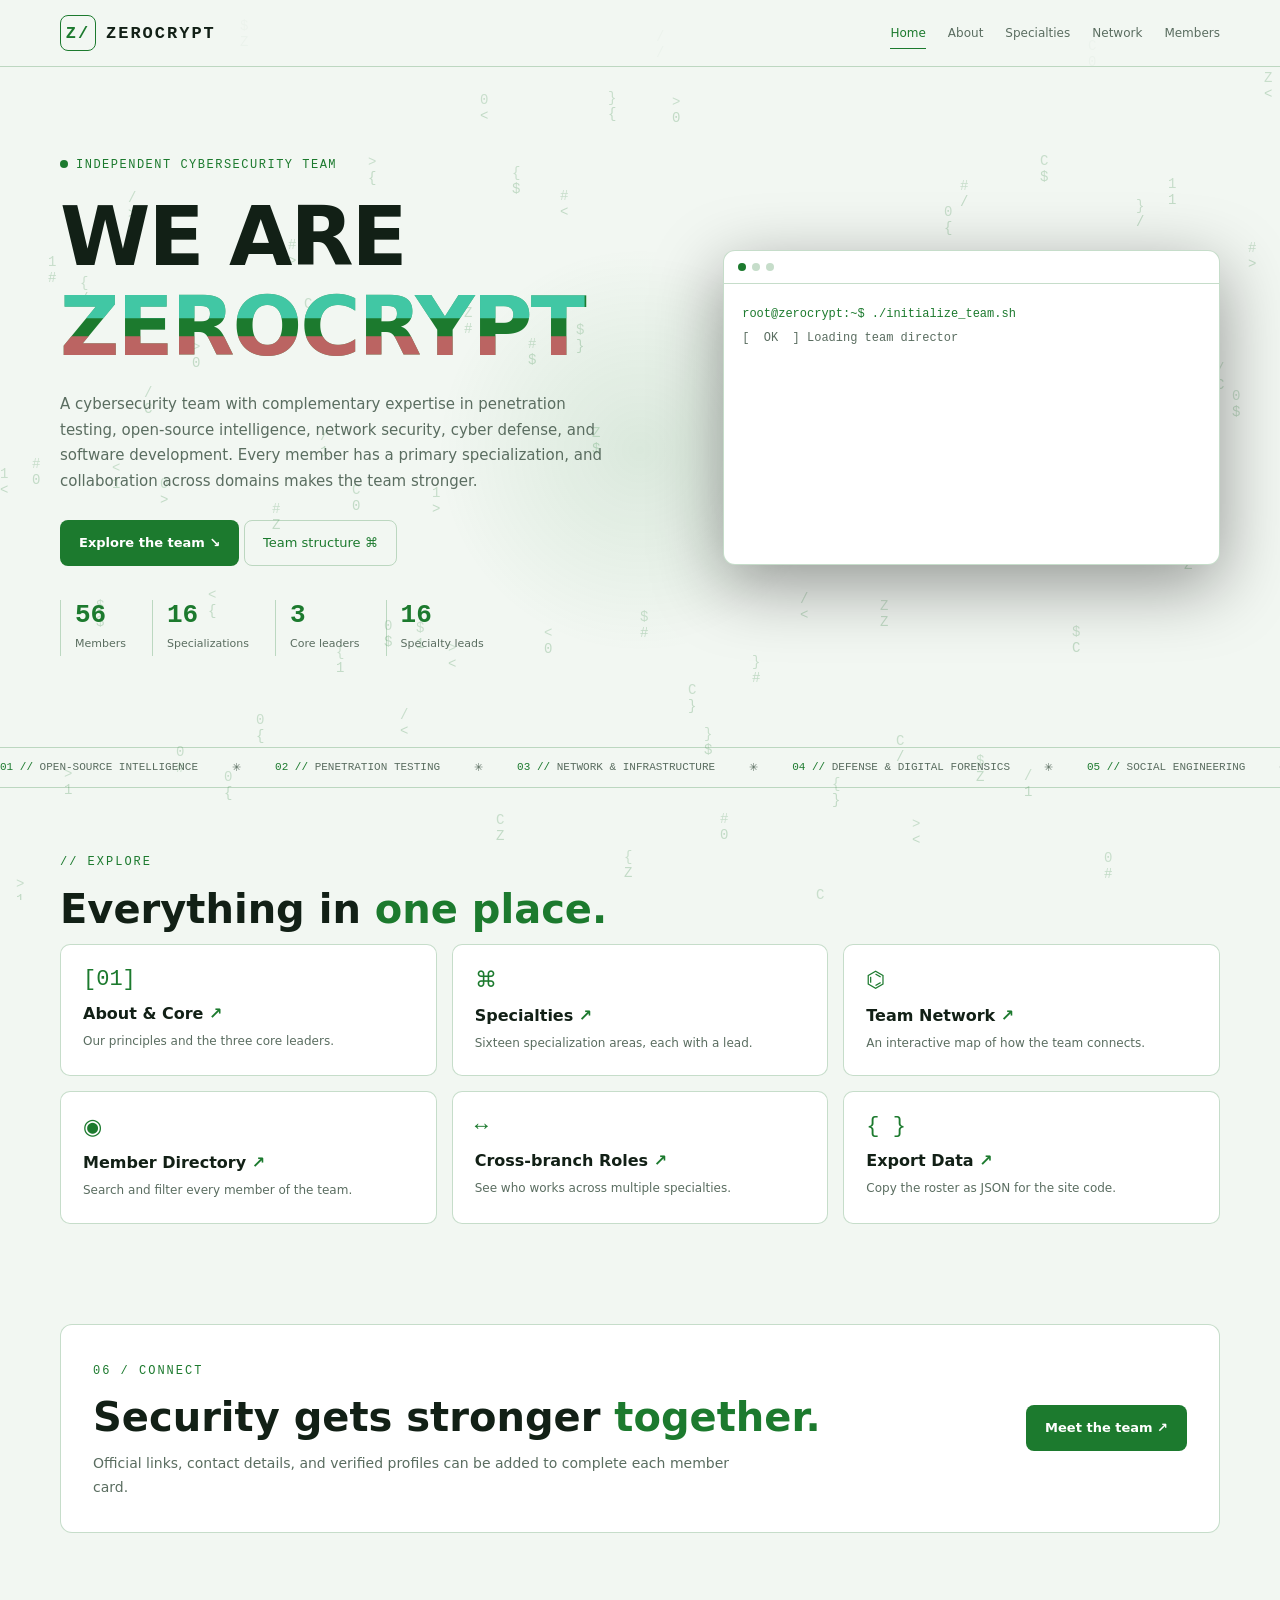
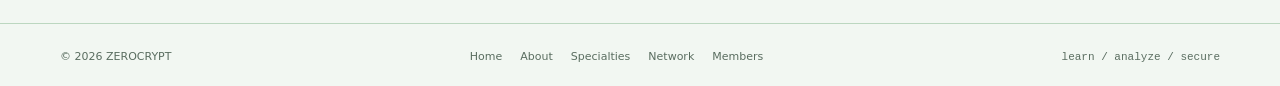
==== commit f87fd878: "Add files via upload" ====
--- a/index.html
+++ b/index.html
@@ -22,7 +22,7 @@
 </div>
 </div>
 <div class="term"><div class="tt"><i></i><i></i><i></i></div><div id="tb" aria-label="Decorative terminal"></div></div>
-</div></section><div class="ticker" aria-hidden="true"><div class="track" id="track"></div></div><section style="padding-top:60px"><div class="wrap"><div class="rv"><span class="eyebrow">// EXPLORE</span><h2>Everything in <span class="g">one place.</span></h2></div><div class="grid g3"><a class="card tile rv" href="about.html"><div class="ico">[01]</div><h3>About &amp; Core <span class="arr g">↗</span></h3><p>Our principles and the three core leaders.</p></a><a class="card tile rv" href="specialties.html"><div class="ico">⌘</div><h3>Specialties <span class="arr g">↗</span></h3><p>Ten specialization areas, each with a lead.</p></a><a class="card tile rv" href="network.html"><div class="ico">⌬</div><h3>Team Network <span class="arr g">↗</span></h3><p>An interactive map of how the team connects.</p></a><a class="card tile rv" href="members.html"><div class="ico">◉</div><h3>Member Directory <span class="arr g">↗</span></h3><p>Search and filter every member of the team.</p></a><a class="card tile rv" href="members.html"><div class="ico">＋</div><h3>Add a Member <span class="arr g">↗</span></h3><p>Grow the roster with a new profile.</p></a><a class="card tile rv" href="members.html"><div class="ico">{ }</div><h3>Export Data <span class="arr g">↗</span></h3><p>Copy the roster as JSON for the site code.</p></a></div></div></section><section style="padding-top:10px"><div class="wrap"><div class="join rv">
+</div></section><div class="ticker" aria-hidden="true"><div class="track" id="track"></div></div><section style="padding-top:60px"><div class="wrap"><div class="rv"><span class="eyebrow">// EXPLORE</span><h2>Everything in <span class="g">one place.</span></h2></div><div class="grid g3"><a class="card tile rv" href="about.html"><div class="ico">[01]</div><h3>About &amp; Core <span class="arr g">↗</span></h3><p>Our principles and the three core leaders.</p></a><a class="card tile rv" href="specialties.html"><div class="ico">⌘</div><h3>Specialties <span class="arr g">↗</span></h3><p>Sixteen specialization areas, each with a lead.</p></a><a class="card tile rv" href="network.html"><div class="ico">⌬</div><h3>Team Network <span class="arr g">↗</span></h3><p>An interactive map of how the team connects.</p></a><a class="card tile rv" href="members.html"><div class="ico">◉</div><h3>Member Directory <span class="arr g">↗</span></h3><p>Search and filter every member of the team.</p></a><a class="card tile rv" href="specialties.html"><div class="ico">↔</div><h3>Cross-branch Roles <span class="arr g">↗</span></h3><p>See who works across multiple specialties.</p></a><a class="card tile rv" href="members.html"><div class="ico">{ }</div><h3>Export Data <span class="arr g">↗</span></h3><p>Copy the roster as JSON for the site code.</p></a></div></div></section><section style="padding-top:10px"><div class="wrap"><div class="join rv">
 <div><span class="eyebrow">06 / CONNECT</span><h2>Security gets stronger <span class="g">together.</span></h2><p class="desc" style="margin:0">Official links, contact details, and verified profiles can be added to complete each member card.</p></div>
 <a href="members.html" class="btn p">Meet the team ↗</a></div></div></section>
 </main>
--- a/style.css
+++ b/style.css
@@ -116,3 +116,13 @@
 .btn::after{content:"";position:absolute;inset:0;background:linear-gradient(110deg,transparent 30%,rgba(255,255,255,.35) 50%,transparent 70%);transform:translateX(-120%);transition:transform .6s}
 .btn:hover::after{transform:translateX(120%)}
 .fl{display:flex;gap:18px;font-size:11px}.fl a:hover{color:var(--g)}
+
+.chip.x{color:var(--g);border-color:color-mix(in srgb,var(--g) 30%,transparent);background:color-mix(in srgb,var(--g) 6%,transparent)}
+.chip.cross{border-style:dashed}
+#net line.cx{stroke-opacity:.22;stroke-width:1}
+#net .star circle{stroke-width:2.6;filter:drop-shadow(0 0 6px var(--g))}
+.alsobox{display:flex;flex-wrap:wrap;gap:6px;margin-top:6px}
+.alsobox label{display:flex;align-items:center;margin:0;border:1px solid var(--bd);border-radius:5px;padding:3px 8px;font-size:11px;color:var(--text)}
+.alsobox input{width:auto;margin:0 5px 0 0}
+
+#net{overflow-x:auto}#net svg{min-width:760px}
